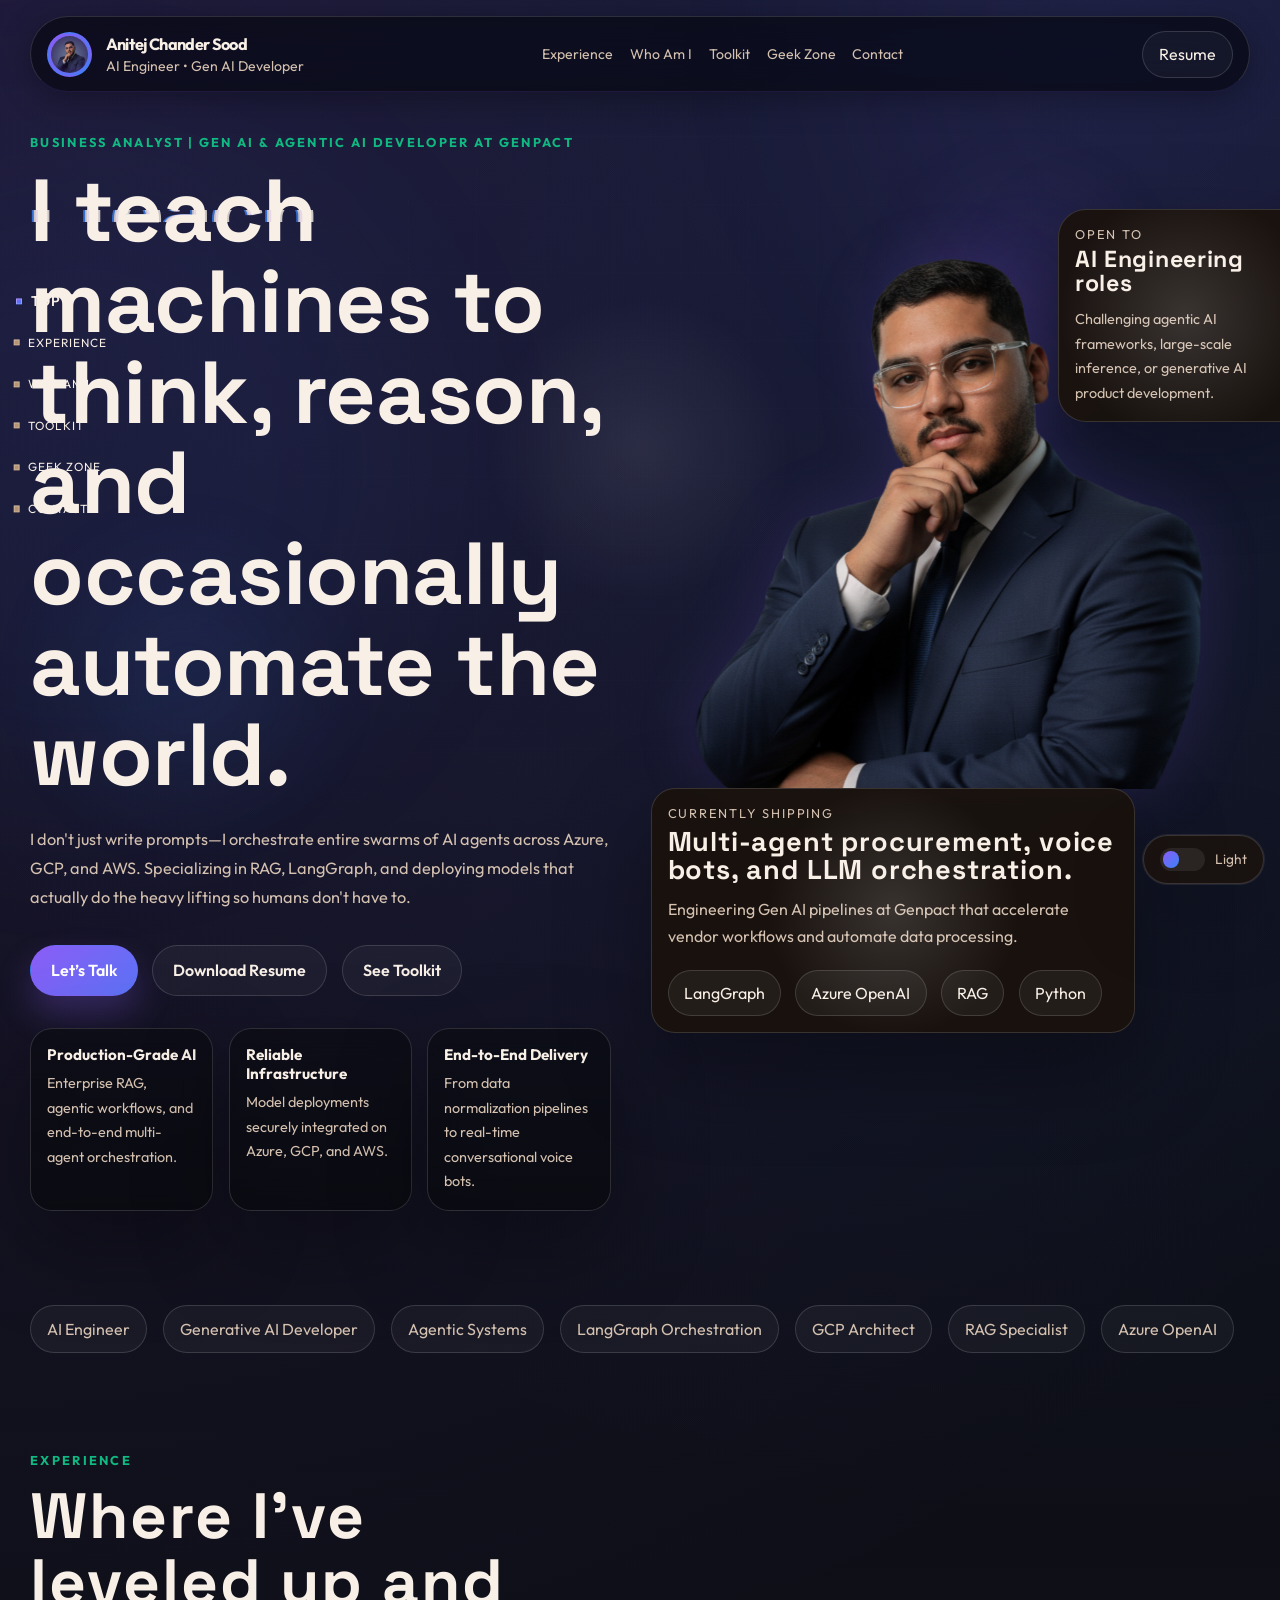
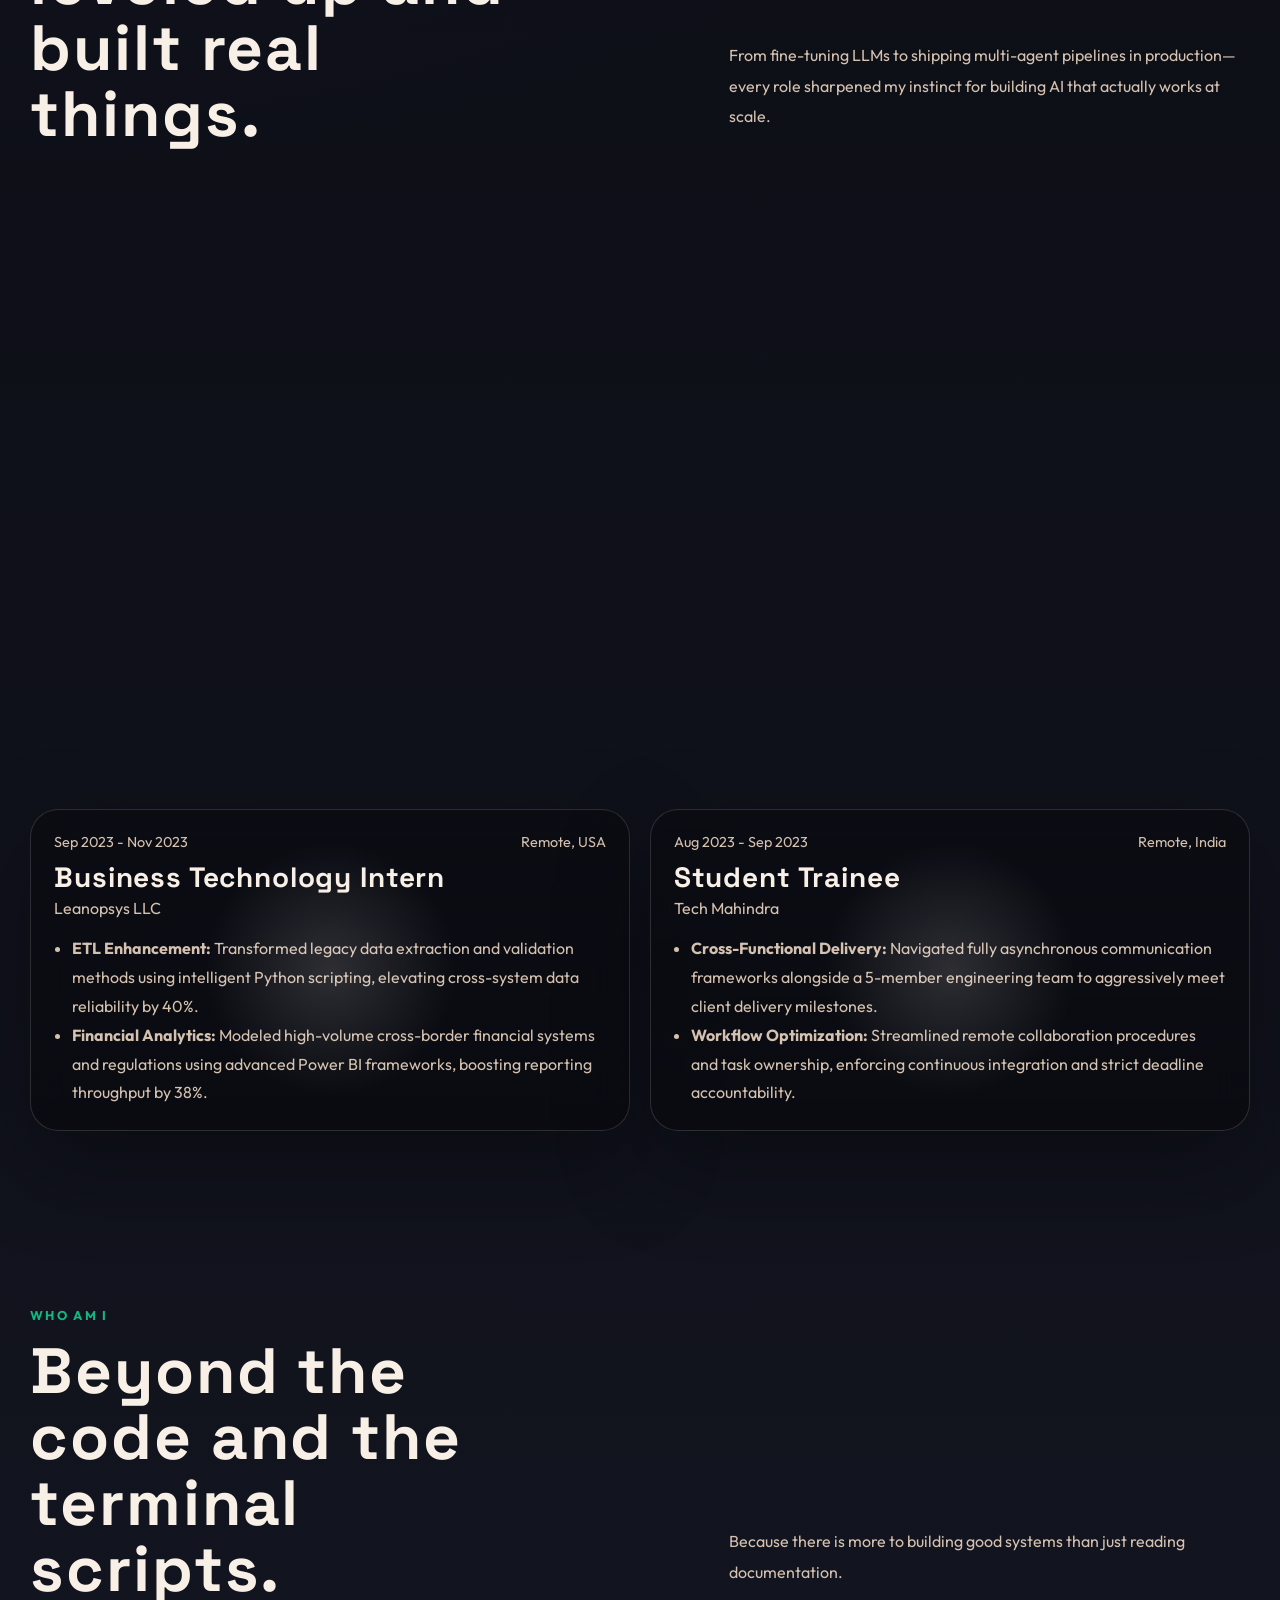
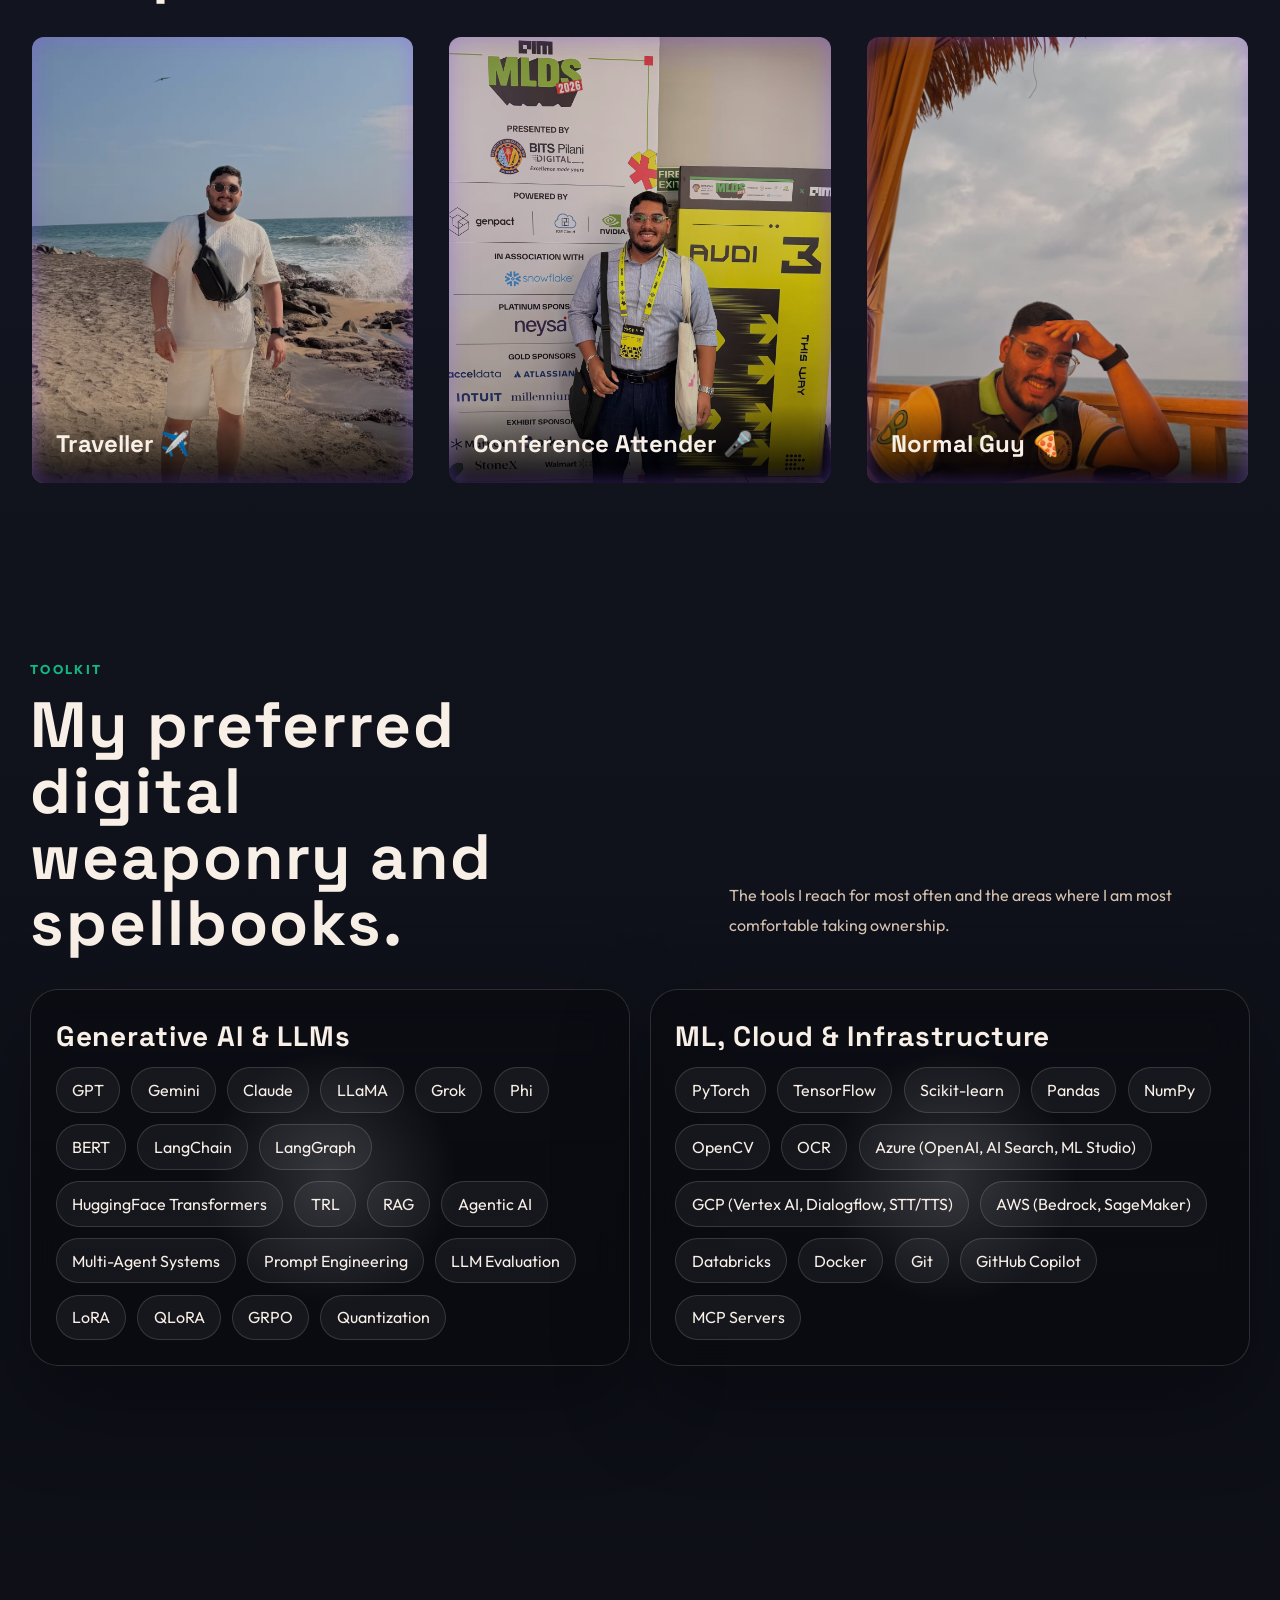
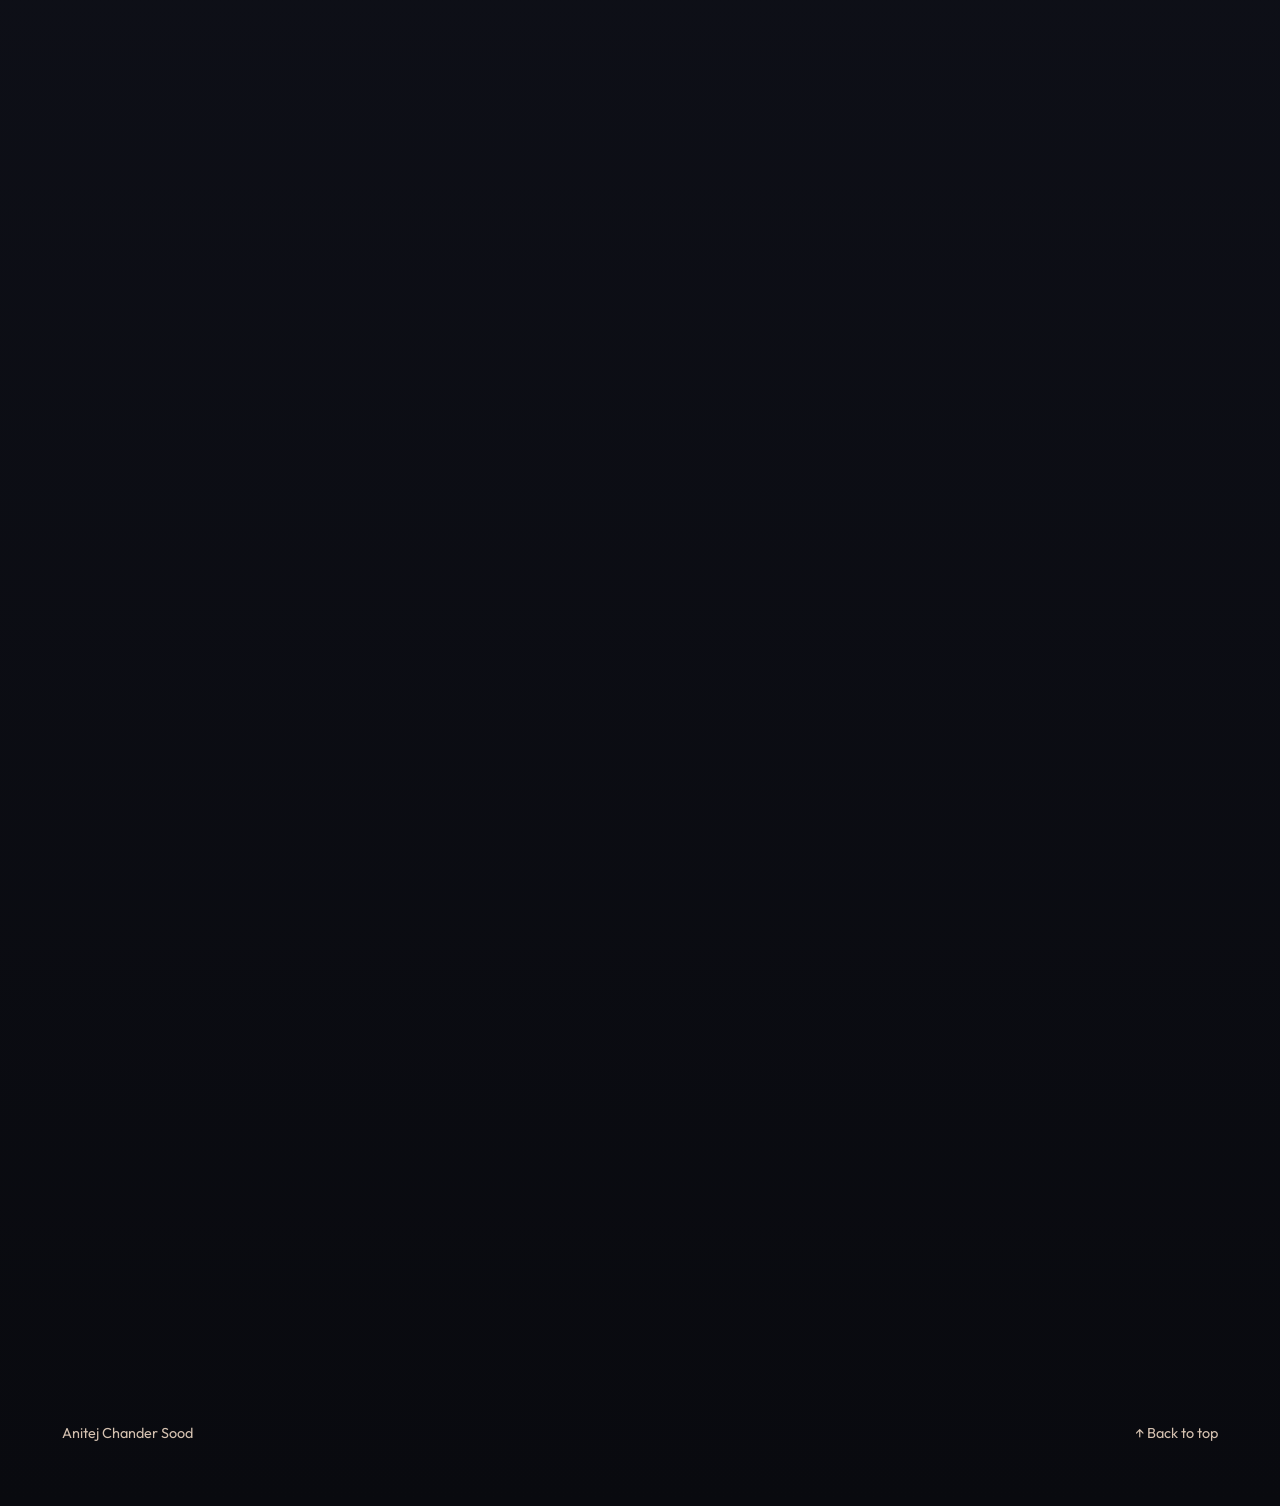
==== index.html @ 7c453acb "Initial deploy: anitej.online portfolio" ====
<!DOCTYPE html>
<html lang="en">
  <head>
    <meta charset="UTF-8" />
    <meta name="viewport" content="width=device-width, initial-scale=1.0" />
    <meta
      name="description"
      content="Anitej Chander Sood is an AI Engineer delivering production-grade Generative AI and multi-agent systems for global enterprises."
    />
    <meta property="og:title" content="Anitej Chander Sood | AI Engineer" />
    <meta
      property="og:description"
      content="AI Engineer, Generative AI & Multi-Agent Systems Developer."
    />
    <meta property="og:type" content="website" />
    <meta property="og:image" content="https://anitej.online/assets/preview.avif" />
    <meta property="og:url" content="https://anitej.online/" />
    <meta property="og:site_name" content="Anitej Chander Sood" />
    <link rel="canonical" href="https://anitej.online/" />
    <script type="application/ld+json">
    {
      "@context": "https://schema.org",
      "@type": "Person",
      "name": "Anitej Chander Sood",
      "url": "https://anitej.online",
      "jobTitle": "AI Engineer",
      "worksFor": { "@type": "Organization", "name": "Genpact" },
      "sameAs": [
        "https://linkedin.com/in/anitejcsood"
      ]
    }
    </script>
    <meta name="twitter:card" content="summary_large_image" />
    <meta name="theme-color" content="#140e0b" />
    <title>Anitej Chander Sood | AI Engineer</title>
    <link rel="icon" type="image/avif" href="assets/favicon.avif" />
    <link rel="preconnect" href="https://fonts.googleapis.com" />
    <link rel="preconnect" href="https://fonts.gstatic.com" crossorigin />
    <link
      href="https://fonts.googleapis.com/css2?family=Space+Grotesk:wght@400;500;600;700&family=Outfit:wght@300;400;500;600;700&display=swap"
      rel="stylesheet"
    />
    <link rel="stylesheet" href="styles.css" />
    <script defer src="https://cdn.vercel-insights.com/v1/script.js"></script>
  </head>
  <body class="site-ready">

    <!-- Custom Cyber Preloader -->
    <div id="cyber-preloader" class="cyber-preloader">
      <div class="preloader-content">
        <div class="loader-spinner"></div>
        <div class="loader-text">[ SYS.BOOT // WAKING_AGENTS ]<span class="blinking-cursor">_</span></div>
      </div>
    </div>
    
    <!-- Fluid Inverted Cursor -->
    <div class="cursor-blend"></div>


    

    <div class="page-shell">
      <div class="ambient ambient-one"></div>
      <div class="ambient ambient-two"></div>
      <div class="ambient ambient-three"></div>
      <div class="grid-mesh"></div>
      <div class="noise-layer"></div>
      <div class="cursor-glow"></div>

      <header class="site-header" data-header>
        <div class="header-bar">
          <button
            class="brand brand-trigger"
            type="button"
            aria-expanded="false"
            aria-controls="profile-panel"
            data-profile-toggle
          >
            <span class="brand-avatar neon-slot" style="width: 45px; height: 45px; border-radius: 50%; overflow: hidden; display: inline-block;">
              <img src="assets/profile.avif" alt="Replace this photo" style="width: 100%; height: 100%; object-fit: cover;" onerror="this.style.opacity='0.1'" / loading="lazy">
            </span>
            <span class="brand-copy">
              <strong>Anitej Chander Sood</strong>
              <span>AI Engineer • Gen AI Developer</span>
            </span>
          </button>

          <nav class="site-nav" id="site-nav">
            <a href="#experience" data-testid="nav-experience">Experience</a>
            <a href="#whoami" data-testid="nav-whoami">Who Am I</a>
            <a href="#skills" data-testid="nav-skills">Toolkit</a>
<a href="#terminal" data-testid="nav-terminal">Geek Zone</a>
<a href="#contact" data-testid="nav-contact">Contact</a>
          </nav>

          <div class="header-actions">
            <a
              class="nav-cta"
              href="assets/Anitej_Chander_Sood_Resume.pdf"
              target="_blank"
              rel="noreferrer"
              data-testid="btn-resume"
              >Resume</a
            >

            <button
              class="nav-toggle"
              type="button"
              aria-expanded="false"
              aria-controls="site-nav"
              data-nav-toggle
              aria-label="Toggle navigation menu"
            >
              <span></span>
              <span></span>
            </button>
          </div>
        </div>

        <section class="profile-panel" id="profile-panel" hidden>
          <div class="profile-panel-media neon-slot" style="max-height: 250px; border-radius: 12px; overflow:hidden;">
            <img src="assets/profile.avif" alt="Replace this photo" style="width:100%; height:100%; object-fit:cover;" onerror="this.style.opacity='0.1'"/ loading="lazy">
          </div>
          <div class="profile-panel-copy" style="max-width: 100%;">
            <p class="eyebrow">Quick hello</p>
            <h2>Anitej Chander Sood</h2>
            <p class="profile-text">
              AI Engineer in Bengaluru. Reach out for generative AI, multi-agent systems,
              RAG pipelines, or just a good engineering conversation.
            </p>
            <div class="profile-meta" style="display: flex; gap: 0.75rem; margin-top: 1rem;">
              <a class="button button-primary" href="https://www.linkedin.com/in/anitejcsood" target="_blank" rel="noreferrer" style="flex:1; text-align:center;">LinkedIn</a>
              <button class="button button-secondary" type="button" style="flex:1;" onclick="navigator.clipboard.writeText('anitejchandersood@gmail.com').then(()=>{this.textContent='Copied!'; setTimeout(()=>this.textContent='Email Me',1500)})">Email Me</button>
            </div>
          </div>
        </section>
      </header>

      <button
        class="theme-toggle theme-toggle-floating"
        type="button"
        aria-label="Toggle color theme"
        data-theme-toggle
      >
        <span class="theme-toggle-track">
          <span class="theme-toggle-thumb"></span>
        </span>
        <span class="theme-toggle-copy">Light</span>
      </button>

      <aside class="side-nav" aria-label="Section quick links">
        <a href="#top" data-section-link="top" data-label="Top">Top</a>
        <a href="#experience" data-section-link="experience" data-label="Experience">Experience</a>
        <a href="#whoami" data-section-link="whoami" data-label="Who Am I">Who Am I</a>
        <a href="#skills" data-section-link="skills" data-label="Toolkit">Toolkit</a>
<a href="#terminal" data-section-link="terminal" data-label="Geek Zone">Geek Zone</a>
<a href="#contact" data-section-link="contact" data-label="Contact">Contact</a>
      </aside>

      <main id="top">
        <section class="hero section">
          <div class="hero-copy reveal">
            <p class="eyebrow">Business Analyst | Gen AI & Agentic AI Developer at Genpact</p>
            <h1 class="glitch" data-text="I teach machines to think, reason, and occasionally automate the world.">I teach machines to think, reason, and occasionally automate the world.</h1>
            <p class="hero-text">
              I don't just write prompts—I orchestrate entire swarms of AI agents across Azure, GCP, and AWS. Specializing in RAG, LangGraph, and deploying models that actually do the heavy lifting so humans don't have to.
            </p>

            <div class="hero-actions">
              <a
                class="button button-primary"
                href="#contact"
                data-testid="btn-email"
                >Let’s Talk</a
              >
              <a
                class="button button-secondary"
                href="assets/Anitej_Chander_Sood_Resume.pdf"
                download="Anitej_Chander_Sood_Resume.pdf"
                rel="noreferrer"
                data-testid="btn-download-resume"
                >Download Resume</a
              >
              <a class="button button-secondary" href="#skills" data-testid="btn-see-toolkit"
                >See Toolkit</a
              >
            </div>

          <div class="hero-notes">
              <article class="note-pill reveal">
                <strong>Production-Grade AI</strong>
                <span>Enterprise RAG, agentic workflows, and end-to-end multi-agent orchestration.</span>
              </article>
              <article class="note-pill reveal">
                <strong>Reliable Infrastructure</strong>
                <span>Model deployments securely integrated on Azure, GCP, and AWS.</span>
              </article>
              <article class="note-pill reveal">
                <strong>End-to-End Delivery</strong>
                <span>From data normalization pipelines to real-time conversational voice bots.</span>
              </article>
            </div>
          </div>

          <div class="hero-stage reveal">
            <div class="portrait-orbit" data-tilt>
<img src="assets/hero-cutout.png" alt="" class="hero-cutout-img" onerror="this.style.opacity='0'" loading="lazy">

              <article class="shipping-note interactive-shell">
                <p class="card-kicker">Currently shipping</p>
                <h3>Multi-agent procurement, voice bots, and LLM orchestration.</h3>
                <p>
                  Engineering Gen AI pipelines at Genpact that accelerate vendor workflows and automate data processing.
                </p>
                <div class="tag-row">
                  <span>LangGraph</span>
                  <span>Azure OpenAI</span>
                  <span>RAG</span>
                  <span>Python</span>
                </div>
              </article>

              <article class="floating-note floating-note-one interactive-shell">
                <p class="card-kicker">Open to</p>
                <h3>AI Engineering roles</h3>
                <p>
                  Challenging agentic AI frameworks, large-scale inference, or generative AI product development.
                </p>
              </article>

              <!-- <article class="floating-note floating-note-two interactive-shell">
                <p class="card-kicker">Background</p>
                <h3>B.Tech, VIT Vellore</h3>
                <p>
                  Computer Science graduate with hands-on work across enterprise
                  delivery, robotics, launches, and applied AI.
                </p>
              </article> -->

              
            </div>
          </div>
        </section>

        <section class="strip-section reveal" aria-label="Identity strip">
          <div class="strip-track">
            <span>AI Engineer</span>
            <span>Generative AI Developer</span>
            <span>Agentic Systems</span>
            <span>LangGraph Orchestration</span>
            <span>GCP Architect</span>
            <span>RAG Specialist</span>
            <span>Azure OpenAI</span>
            <span>LLM Benchmarking</span>
            <span>Python</span>
            <span>Prompt Engineering</span>
          </div>
        </section>

        

        <section class="section" id="experience" data-testid="section-experience">
          <div class="section-head reveal">
            <div>
              <p class="eyebrow">Experience</p>
              <h2 class="sub-glitch">Where I've leveled up and built real things.</h2>
            </div>
            <p class="section-intro">
              From fine-tuning LLMs to shipping multi-agent pipelines in production—every role sharpened my instinct for building AI that actually works at scale.
            </p>
          </div>

          <div class="experience-list">
            <article class="experience-card interactive-shell reveal">
              <div class="experience-topline">
                <span>Jun 2025 - Present</span>
                <span>Bengaluru</span>
              </div>
              <h3>Business Analyst | Gen AI & Agentic AI Developer</h3>
              <p class="experience-company">Genpact</p>
              <ul>
                <li><strong>Multilingual NLP Architecture:</strong> Engineered production-grade data normalization and entity extraction pipelines, vastly accelerating downstream model ingestion and accuracy.</li>
                <li><strong>LangGraph Orchestration:</strong> Spearheaded a multi-agent procurement workflow integrating Azure OpenAI and Azure AI Search, successfully slashing vendor shortlisting cycles by over 70%.</li>
                <li><strong>Real-Time Voice Systems:</strong> Designed an interactive conversational AI voice bot on GCP securely binding low-latency STT/TTS streams for live e-commerce deployments.</li>
                <li><strong>Automated Frontend Generation:</strong> Engineered an MCP-driven pipeline utilizing GitHub Copilot to reliably translate raw Figma mockups into Angular components, accelerating frontend delivery by 80%.</li>
                <li><strong>Frontier LLM Benchmarking:</strong> Executed comprehensive performance analyses across 15+ frontier models, culminating in a 36-page strategic evaluation framework that guided enterprise adoption.</li>
              </ul>
            </article>

            <article class="experience-card interactive-shell reveal">
              <div class="experience-topline">
                <span>Jan 2025 - Jun 2025</span>
                <span>Bengaluru</span>
              </div>
              <h3>Next Gen AI/ML Intern</h3>
              <p class="experience-company">Genpact</p>
              <ul>
                <li><strong>LayoutLMv3 Integration:</strong> Deployed a state-of-the-art document classification engine achieving 94% precision, benchmarking significantly higher than prior BERT-based text-only models.</li>
                <li><strong>Data Ingestion Logic:</strong> Developed comprehensive Python parsing algorithms (openpyxl, RegEx) yielding a 99.2% structured extraction accuracy across deep enterprise spreadsheets.</li>
                <li><strong>Synthetic Modeling (Faker):</strong> Architected 12,000+ realistic, schema-dependent synthetic data rows across four business verticals for robust end-to-end load testing.</li>
                <li><strong>GRPO Reward Fine-Tuning:</strong> Built a sophisticated, custom instruction-dataset pipeline leveraging HuggingFace TRL and Group Relative Policy Optimization for compliance-focused LLM behaviors.</li>
              </ul>
            </article>

            <article class="experience-card interactive-shell reveal">
              <div class="experience-topline">
                <span>Sep 2023 - Nov 2023</span>
                <span>Remote, USA</span>
              </div>
              <h3>Business Technology Intern</h3>
              <p class="experience-company">Leanopsys LLC</p>
              <ul>
                <li><strong>ETL Enhancement:</strong> Transformed legacy data extraction and validation methods using intelligent Python scripting, elevating cross-system data reliability by 40%.</li>
                <li><strong>Financial Analytics:</strong> Modeled high-volume cross-border financial systems and regulations using advanced Power BI frameworks, boosting reporting throughput by 38%.</li>
              </ul>
            </article>

            <article class="experience-card interactive-shell reveal">
              <div class="experience-topline">
                <span>Aug 2023 - Sep 2023</span>
                <span>Remote, India</span>
              </div>
              <h3>Student Trainee</h3>
              <p class="experience-company">Tech Mahindra</p>
              <ul>
                <li><strong>Cross-Functional Delivery:</strong> Navigated fully asynchronous communication frameworks alongside a 5-member engineering team to aggressively meet client delivery milestones.</li>
                <li><strong>Workflow Optimization:</strong> Streamlined remote collaboration procedures and task ownership, enforcing continuous integration and strict deadline accountability.</li>
              </ul>
            </article>
          </div>
        </section>

        <section class="section whoami-section reveal" id="whoami" data-testid="section-whoami">
          <div class="section-head reveal">
            <div>
              <p class="eyebrow">Who Am I</p>
              <h2 class="sub-glitch">Beyond the code and the terminal scripts.</h2>
            </div>
            <p class="section-intro">
              Because there is more to building good systems than just reading documentation.
            </p>
          </div>

          <div class="whoami-grid">
            
            <!-- Card 1 -->
            <div class="whoami-card neon-slot reveal">
              <div class="whoami-card-inner">
                <div class="whoami-card-front">
                   <img src="assets/traveller.avif" alt="Traveller" onerror="this.style.opacity='0.1'" loading="lazy">
                   <div class="whoami-title">Traveller ✈️</div>
                </div>
                <div class="whoami-card-back">
                   <h3>Explorer of the World</h3>
                   <p>Constantly seeking new horizons, immersing in diverse cultures, and finding inspiration beyond the screen. Escaping the matrix, one flight at a time.</p>
                </div>
              </div>
            </div>

            <!-- Card 2 -->
            <div class="whoami-card neon-slot reveal">
              <div class="whoami-card-inner">
                <div class="whoami-card-front">
                   <img src="assets/conference.avif" alt="Conference Attender" onerror="this.style.opacity='0.1'" loading="lazy">
                   <div class="whoami-title">Conference Attender 🎤</div>
                </div>
                <div class="whoami-card-back">
                   <h3>Networker & Learner</h3>
                   <p>Actively participating in tech summits, AI conferences, and global meetups. Always connecting with like-minded builders and absorbing the cutting-edge.</p>
                </div>
              </div>
            </div>

            <!-- Card 3 -->
            <div class="whoami-card neon-slot reveal">
              <div class="whoami-card-inner">
                <div class="whoami-card-front">
                   <img src="assets/normal_guy.avif" alt="Normal Guy" onerror="this.style.opacity='0.1'" loading="lazy">
                   <div class="whoami-title">Normal Guy 🍕</div>
                </div>
                <div class="whoami-card-back">
                   <h3>Relatable & Chill</h3>
                   <p>When the servers are stable, the loss function is 0.2, and the agents are sleeping, I'm just a normal guy enjoying life, gaming, and touching grass.</p>
                </div>
              </div>
            </div>

          </div>
        </section>

        <section class="section" id="skills" data-testid="section-skills">
          <div class="section-head reveal">
            <div>
              <p class="eyebrow">Toolkit</p>
              <h2 class="sub-glitch">My preferred digital weaponry and spellbooks.</h2>
            </div>
            <p class="section-intro">
              The tools I reach for most often and the areas where I
              am most comfortable taking ownership.
            </p>
          </div>

          <div class="skills-layout">
            <article class="skills-card interactive-shell reveal">
              <h3>Generative AI & LLMs</h3>
              <div class="chip-group">
                <span>GPT</span><span>Gemini</span><span>Claude</span><span>LLaMA</span><span>Grok</span><span>Phi</span><span>BERT</span><span>LangChain</span><span>LangGraph</span><span>HuggingFace Transformers</span><span>TRL</span><span>RAG</span><span>Agentic AI</span><span>Multi-Agent Systems</span><span>Prompt Engineering</span><span>LLM Evaluation</span><span>LoRA</span><span>QLoRA</span><span>GRPO</span><span>Quantization</span>
              </div>
            </article>
            <article class="skills-card interactive-shell reveal">
              <h3>ML, Cloud & Infrastructure</h3>
              <div class="chip-group">
                <span>PyTorch</span><span>TensorFlow</span><span>Scikit-learn</span><span>Pandas</span><span>NumPy</span><span>OpenCV</span><span>OCR</span><span>Azure (OpenAI, AI Search, ML Studio)</span><span>GCP (Vertex AI, Dialogflow, STT/TTS)</span><span>AWS (Bedrock, SageMaker)</span><span>Databricks</span><span>Docker</span><span>Git</span><span>GitHub Copilot</span><span>MCP Servers</span>
              </div>
            </article>
            <article class="skills-card interactive-shell reveal" style="grid-column: 1 / -1;">
              <h3>Databases, Vector Stores & Languages</h3>
              <div class="chip-group">
                <span>FAISS</span><span>Chroma</span><span>Weaviate</span><span>Azure AI Search</span><span>MySQL</span><span>SQLite</span><span>MongoDB</span><span>Firebase</span><span>Python</span><span>SQL</span>
              </div>
            </article>
          </div>

          <div class="certification-block reveal">
            <div class="certification-copy">
              <p class="card-kicker">Certifications</p>
              <p>Certified in Generative AI and Agentic frameworks.</p>
            </div>
            <div class="certification-row">
              <a href="https://credentials.databricks.com/797d4b98-3bdc-491f-8d5d-4e9cefb154c0" target="_blank" rel="noreferrer">Databricks Gen AI Engineer</a>
              <a href="https://bia.bostoninstituteofanalytics.org/bia-certification/QklBXzk5ODZfQklB" target="_blank" rel="noreferrer">BIA - Agentic AI</a>
              <a href="https://bia.bostoninstituteofanalytics.org/bia-certification/QklBXzk5ODVfQklB" target="_blank" rel="noreferrer">BIA - Generative AI</a>
            </div>
          </div>
        </section>

        

        
<section class="section terminal-section reveal" id="terminal" data-testid="section-terminal">
  <div class="section-head reveal">
    <div>
      <p class="eyebrow">Geek Zone</p>
      <h2>Prefer the command line? Start typing.</h2>
    </div>
    <p class="section-intro">Type <span style="color:#10b981">help</span> to see available commands. There might be some secrets hidden in my interactive shell.</p>
  </div>
  
  <div class="terminal-window interactive-shell reveal">
    <div class="terminal-header">
      <div class="term-dots"><span></span><span></span><span></span></div>
      <div class="term-title">guest@anitej-server: ~</div>
    </div>
    <div class="terminal-body" id="term-body">
      <div class="term-history" id="term-history">
        <div>Welcome to Anitej's Interactive Portfolio Shell [Version 1.0.0]</div>
        <div style="margin-bottom: 10px;">Type <span class="term-highlight">'help'</span> to see exactly what you can do (projects, resume, games, etc).</div>
      </div>
      <div class="term-input-line">
        <span class="term-prompt">guest@anitej-server:~$</span>
        <input type="text" id="term-input" autocomplete="off" spellcheck="false">
      </div>
    </div>
  </div>
</section>




<section class="section contact-section reveal" id="contact" data-testid="section-contact">
          <div class="contact-layout">
            <div class="contact-copy">
              <p class="eyebrow">Contact Me</p>
              <h2 class="sub-glitch">Let's initialize a handshake.<br> Need an AI Architect? Ping me.</h2>
              <p class="contact-text">
                I build multi-agent RAG pipelines and automate complex enterprise workflows.
                If your team wants advanced generative AI integrated securely and reliably, reach out.
              </p>
            </div>
            <div class="contact-panel">
              <div class="contact-stack">
                <p class="card-kicker">Best channels</p>
                <button class="button button-primary" type="button" id="copy-email-btn"><img src="assets/logo-mail.svg" alt="" / loading="lazy">Copy Email</button>
                <a class="button button-secondary" href="https://linkedin.com/in/anitejcsood" target="_blank" rel="noreferrer" data-testid="btn-linkedin"><img src="assets/logo-linkedin.svg" alt="" / loading="lazy">LinkedIn</a>
              </div>
              <div class="contact-note">
                <strong>Currently based in Bengaluru.</strong>
                <span>Open to AI engineering roles and solving specific generative AI product problems.</span>
              </div>
            </div>
          </div>
        </section>
      </main>

      <footer class="site-footer">
        <p>Anitej Chander Sood</p>
        <div class="footer-links">
          <a href="#top">↑ Back to top</a>
        </div>
      </footer>
    </div>

    
<!-- Pacman Overlay (Moved to Root) -->
<div id="pacman-overlay" class="pacman-overlay hidden" style="z-index: 999999;">
  <button id="close-pacman" class="close-pacman" style="cursor: pointer; z-index: 1000000; box-shadow: 0 0 20px rgba(0,0,0,0.8);">✖ Click to Close</button>
  <div class="pacman-container">
    <iframe id="pacman-iframe" src="https://play-pac-man.github.io/pac-man/" width="100%" height="100%" style="border:none; border-radius: 12px; overflow:hidden;" onload="this.focus()" allow="autoplay"></iframe>
  </div>
</div>

    <script src="script.js"></script>
  
<script>
// Konami Code Easter Egg
const konamiCode = ['ArrowUp', 'ArrowUp', 'ArrowDown', 'ArrowDown', 'ArrowLeft', 'ArrowRight', 'ArrowLeft', 'ArrowRight', 'b', 'a'];
let konamiIndex = 0;

// Type "ai" easter egg
let aiIndex = 0;
const aiCode = ['a', 'i'];

document.addEventListener('keydown', (e) => {
    // Konami
    if (e.key === konamiCode[konamiIndex]) {
        konamiIndex++;
        if (konamiIndex === konamiCode.length) {
            activateMatrix();
            konamiIndex = 0;
        }
    } else {
        konamiIndex = 0;
    }

    // AI Easter Egg
    if (e.key.toLowerCase() === aiCode[aiIndex]) {
        aiIndex++;
        if (aiIndex === aiCode.length) {
            activateAIGlow();
            aiIndex = 0;
        }
    } else {
        aiIndex = 0;
    }
});

function activateMatrix() {
    document.body.style.transition = "all 2s ease";
    document.body.style.filter = "hue-rotate(90deg) contrast(150%)"; 
    const div = document.createElement('div');
    div.innerText = "SYSTEM OVERRIDE INITIATED...";
    div.style.position = "fixed";
    div.style.top = "50%";
    div.style.left = "50%";
    div.style.transform = "translate(-50%, -50%)";
    div.style.color = "#00ff00";
    div.style.fontFamily = "monospace";
    div.style.fontSize = "3rem";
    div.style.zIndex = "9999";
    div.style.textShadow = "0 0 20px #00ff00";
    document.body.appendChild(div);
    setTimeout(() => div.remove(), 4000);
}

function activateAIGlow() {
    document.body.style.transition = "background 1s ease";
    const mesh = document.querySelector('.grid-mesh');
    if (mesh) {
        mesh.style.opacity = '1';
        mesh.style.backgroundSize = "20px 20px";
        mesh.style.animation = "meshShift 1s linear infinite";
    }
    console.log("Easter egg: Advanced AI Model Unlocked!");
}

console.log("%cHello Developers!", "color: #8b5cf6; font-size: 20px; font-weight: bold;");
</script>

  
<script>
// Terminal Logic
const termInput = document.getElementById('term-input');
const termHistory = document.getElementById('term-history');
const termBody = document.getElementById('term-body');
const pacmanOverlay = document.getElementById('pacman-overlay');
const pacmanClose = document.getElementById('close-pacman');

if (termInput) {
    termBody.addEventListener('click', () => {
        termInput.focus();
    });

    termInput.addEventListener('keydown', function(e) {
        if (e.key === 'Enter') {
            const cmd = this.value.trim().toLowerCase();
            this.value = '';
            
            const cmdDiv = document.createElement('div');
            cmdDiv.innerHTML = `<span class="term-prompt">guest@anitej-server:~$</span> ${cmd}`;
            termHistory.appendChild(cmdDiv);
            
            processCommand(cmd);
            
            termBody.scrollTop = termBody.scrollHeight;
        }
    });
}

function processCommand(input) {
    const args = input.trim().split(' ');
    const cmd = args[0].toLowerCase();
    const resDiv = document.createElement('div');
    if (cmd === '') return;
    
    if (cmd === 'help') {
        resDiv.innerHTML = `Available commands:<br>
        <span class="term-highlight" style="display:inline-block; width:80px;">help</span> - Show this menu<br>
        <span class="term-highlight" style="display:inline-block; width:80px;">whoami</span> - About the developer<br>
        <span class="term-highlight" style="display:inline-block; width:80px;">skills</span> - View AI & ML technology stack<br>
        <span class="term-highlight" style="display:inline-block; width:80px;">projects</span> - List recent GenAI projects<br>
        <span class="term-highlight" style="display:inline-block; width:80px;">contact</span> - Get communication channels<br>
        <span class="term-highlight" style="display:inline-block; width:80px;">resume</span> - Download the official resume PDF<br>
        <span class="term-highlight" style="display:inline-block; width:80px;">ls</span> - List directory contents<br>
        <span class="term-highlight" style="display:inline-block; width:80px;">date</span> - Display current system date & time<br>
        <span class="term-highlight" style="display:inline-block; width:80px;">ping</span> - Test connection to AI servers<br>
        <span class="term-highlight" style="display:inline-block; width:80px;">clear</span>  - Clear the terminal screen<br>
        <span class="term-highlight" style="display:inline-block; width:80px;">sudo</span>   - [RESTRICTED] Elevate privileges<br>
        <span class="term-highlight" style="display:inline-block; width:80px;">theme</span>  - Toggle visual interface mode<br>
        <span class="term-highlight" style="display:inline-block; width:80px;">pacman</span> - [EXECUTABLE] Launch retro simulation<br>
        <span class="term-highlight" style="display:inline-block; width:80px;">matrix</span> - [EXECUTABLE] System override`;
    } else if (cmd === 'whoami') {
        resDiv.innerHTML = "Anitej Chander Sood: AI Engineer building multi-agent systems and production-grade Generative AI at Genpact.";
    } else if (cmd === 'skills') {
        resDiv.innerHTML = "<strong>Generative AI & LLMs:</strong> GPT, Gemini, Claude, LLaMA, Grok, Phi, BERT, LangChain, LangGraph, HuggingFace Transformers, TRL, RAG, Agentic AI, Multi-Agent Systems, Prompt Engineering, LLM Evaluation, LoRA, QLoRA, GRPO, Quantization<br><br><strong>ML, Cloud & Infra:</strong> PyTorch, TensorFlow, Scikit-learn, Pandas, NumPy, OpenCV, OCR, Azure, GCP, AWS, Databricks, Docker, Git, Copilot, MCP Servers<br><br><strong>Databases & Libs:</strong> FAISS, Chroma, Weaviate, Azure AI Search, MySQL, SQLite, MongoDB, Firebase, Python, SQL";
    } else if (cmd === 'projects') {
        resDiv.innerHTML = "1. LinkedIn AI Agent (End-to-end content automation) [GitHub]<br>2. Synthetic Data Gen Pipeline (Production-grade dataset synthesis)<br>3. Multi-Agent Procurement Intelligence (70% vendor shortlisting acceleration)";
    } else if (cmd === 'contact') {
        resDiv.innerHTML = "Email: anitejchandersood@gmail.com<br>LinkedIn: linkedin.com/in/anitejcsood<br>Location: Bengaluru";
    } else if (cmd === 'resume') {
        resDiv.innerHTML = "<span class=\"term-success\">Initiating download... Anitej_Chander_Sood_Resume.pdf</span>";
        const a = document.createElement('a');
        a.href = "assets/Anitej_Chander_Sood_Resume.pdf";
        a.download = "Anitej_Chander_Sood_Resume.pdf";
        document.body.appendChild(a);
        a.click();
        document.body.removeChild(a);
    } else if (cmd === 'ls') {
        resDiv.innerHTML = "resume.pdf&nbsp;&nbsp;&nbsp;&nbsp;projects/&nbsp;&nbsp;&nbsp;&nbsp;skills/&nbsp;&nbsp;&nbsp;&nbsp;<span style='color:#3b82f6;'>pacman.exe</span>&nbsp;&nbsp;&nbsp;&nbsp;<span style='color:#3b82f6;'>matrix.sh</span>";
    } else if (cmd === 'date') {
        resDiv.innerHTML = new Date().toString();
    } else if (cmd === 'ping') {
        resDiv.innerHTML = "Pinging ai-server.anitejcsood.local [127.0.0.1] with 32 bytes of data:<br>Reply from 127.0.0.1: bytes=32 time=1ms TTL=64<br>Reply from 127.0.0.1: bytes=32 time<1ms TTL=64<br>Ping statistics: Packets: Sent = 2, Received = 2, Lost = 0 (0% loss)";
    } else if (cmd === 'theme') {
        resDiv.innerHTML = "Toggling theme state...";
        const themeBtn = document.querySelector('.theme-toggle');
        if (themeBtn) themeBtn.click();
    } else if (cmd === 'clear') {
        termHistory.innerHTML = '';
        return;
    } else if (cmd === 'sudo') {
        resDiv.innerHTML = '<span class="term-error">[ERROR] Permission denied. User is not in the sudoers file. This incident will be reported to the cyber-police.</span>';
    } else if (cmd === 'echo') {
        resDiv.innerHTML = args.slice(1).join(' ');
    } else if (cmd === 'pacman' || cmd === './pacman.exe') {
        resDiv.innerHTML = '<span class="term-success">[SUCCESS] Initializing Retro Entertainment Subsystem... Launching PAC-MAN!</span>';
        setTimeout(() => {
            pacmanOverlay.classList.remove('hidden');
            const pFrame = document.getElementById('pacman-iframe');
            if (pFrame) { pFrame.focus(); try{ pFrame.contentWindow.focus(); }catch(e){} }
        }, 800);
    } else if (cmd === 'matrix' || cmd === './matrix.sh') {
        resDiv.innerHTML = '<span class="term-warning">Running protocol "matrix"...</span>';
        if (typeof activateMatrix === 'function') activateMatrix();
    } else {
        resDiv.innerHTML = `Command not found: ${cmd}. Type 'help' to see available commands.`;
    }
    termHistory.appendChild(resDiv);
}

if (pacmanClose) {
    pacmanClose.addEventListener('click', () => {
        pacmanOverlay.classList.add('hidden');
        if (termInput) termInput.focus();
    });
}

document.addEventListener('keydown', (e) => {
    if (e.key === 'Escape' && !pacmanOverlay.classList.contains('hidden')) {
        pacmanOverlay.classList.add('hidden');
        if (termInput) termInput.focus();
    }
});
// If iframe has focus, bubble ESC up
window.addEventListener('message', (e) => {
    if (e.data === 'escape_pressed' && !pacmanOverlay.classList.contains('hidden')) {
        pacmanOverlay.classList.add('hidden');
        if (termInput) termInput.focus();
    }
});
</script>



<script>
// Preloader Logic
window.addEventListener('DOMContentLoaded', () => {
  const preloader = document.getElementById('cyber-preloader');
  setTimeout(() => {
    preloader.style.opacity = '0';
    setTimeout(() => preloader.remove(), 800);
  }, 1200);
});

// Perfect Mix-Blend-Mode Magnetic Cursor
const cursor = document.querySelector('.cursor-blend');
let mouseX = window.innerWidth / 2; let mouseY = window.innerHeight / 2;
let cursorX = window.innerWidth / 2; let cursorY = window.innerHeight / 2;

window.addEventListener('mousemove', (e) => {
  mouseX = e.clientX; mouseY = e.clientY;
  if(cursor.style.opacity === '') cursor.style.opacity = '1';
});

const animateCursor = () => {
  cursorX += (mouseX - cursorX) * 0.15;
  cursorY += (mouseY - cursorY) * 0.15;
  cursor.style.transform = `translate3d(calc(${cursorX}px - 50%), calc(${cursorY}px - 50%), 0)`;
  requestAnimationFrame(animateCursor);
};
requestAnimationFrame(animateCursor);

const applyHover = () => {
  const interactives = document.querySelectorAll('a, button, .interactive-shell, .whoami-card, .theme-toggle');
  interactives.forEach(el => {
    if(!el.dataset.cursorBound) {
      el.dataset.cursorBound = true;
      el.addEventListener('mouseenter', () => cursor.classList.add('cursor-over'));
      el.addEventListener('mouseleave', () => cursor.classList.remove('cursor-over'));
    }
  });
};
setTimeout(applyHover, 1000); // Apply after initial load mapping
</script>



<script>
document.addEventListener('DOMContentLoaded', () => {
  const copyBtn = document.getElementById('copy-email-btn');
  if (copyBtn) {
    copyBtn.addEventListener('click', () => {
      navigator.clipboard.writeText('anitejchandersood@gmail.com').then(() => {
        const originalText = copyBtn.innerHTML;
        copyBtn.innerHTML = '<span style="color: #10b981;">✔ Copied!</span>';
        setTimeout(() => { copyBtn.innerHTML = originalText; }, 2000);
      });
    });
  }
});
</script>

</body>
</html>
---- styles.css ----
:root {
  --bg: #090a0f;
  --bg-rgb: 9, 10, 15;
  --bg-alt: #12141f;
  --panel: rgba(34, 24, 19, 0.84);
  --panel-strong: rgba(26, 18, 14, 0.96);
  --panel-soft: rgba(255, 255, 255, 0.05);
  --text: #f8efe6;
  --muted: #d4c1b0;
  --muted-strong: #b59472;
  --line: rgba(255, 255, 255, 0.14);
  --line-strong: rgba(255, 255, 255, 0.32);
  --accent: #8b5cf6;
  --accent-2: #3b82f6;
  --accent-3: #10b981;
  --shadow: 0 34px 90px rgba(0, 0, 0, 0.34);
  --glow: 0 0 0 1px rgba(255, 255, 255, 0.08), 0 28px 80px rgba(0, 0, 0, 0.25);
  --radius-xl: 38px;
  --radius-lg: 28px;
  --radius-md: 20px;
  --radius-sm: 14px;
  --max-width: 1220px;
  --header-offset: 116px;
  --font-heading: "Space Grotesk", serif;
}

html[data-theme="light"] {
  --bg: #f5ede4;
  --bg-rgb: 245, 237, 228;
  --bg-alt: #ede0d2;
  --panel: rgba(255, 255, 255, 0.8);
  --panel-strong: rgba(255, 255, 255, 0.93);
  --panel-soft: rgba(126, 92, 66, 0.06);
  --text: #1d140f;
  --muted: #6f5a49;
  --muted-strong: #8d5d30;
  --line: rgba(34, 20, 12, 0.11);
  --line-strong: rgba(34, 20, 12, 0.24);
  --accent: #d97b2d;
  --accent-2: #d45a4a;
  --accent-3: #2a8f74;
  --shadow: 0 34px 90px rgba(124, 85, 51, 0.14);
  --glow: 0 0 0 1px rgba(34, 20, 12, 0.06), 0 24px 72px rgba(124, 85, 51, 0.14);
}

*,
*::before,
*::after {
  box-sizing: border-box;
}

html {
  scroll-behavior: smooth;
}

body {
  margin: 0;
  min-height: 100vh;
  min-height: 100svh;
  font-family: "Outfit", sans-serif;
  color: var(--text);
  background:
    radial-gradient(circle at top left, rgba(139, 92, 246, 0.16), transparent 28%),
    radial-gradient(circle at 86% 0%, rgba(59, 130, 246, 0.12), transparent 24%),
    linear-gradient(180deg, var(--bg) 0%, var(--bg-alt) 52%, var(--bg) 100%);
  overflow-x: clip;
}

body::before,
body::after {
  content: "";
  position: fixed;
  inset: auto;
  width: 42rem;
  height: 42rem;
  border-radius: 50%;
  filter: blur(100px);
  opacity: 0.12;
  pointer-events: none;
  z-index: -2;
  animation: drift 24s ease-in-out infinite;
}

body::before {
  top: -18rem;
  right: -14rem;
  background: rgba(139, 92, 246, 0.56);
}

body::after {
  left: -16rem;
  bottom: 6rem;
  background: rgba(59, 130, 246, 0.48);
  animation-delay: -10s;
}

a {
  color: inherit;
  text-decoration: none;
}

button,
input,
a {
  font: inherit;
  -webkit-tap-highlight-color: transparent;
}

button {
  color: inherit;
}

img,
iframe {
  display: block;
  max-width: 100%;
}

[hidden] {
  display: none !important;
}

.page-shell {
  position: relative;
  min-height: 100vh;
  overflow: clip;
}

.noise-layer,
.grid-mesh,
.ambient,
.cursor-glow {
  pointer-events: none;
}

.noise-layer {
  position: fixed;
  inset: -20%;
  z-index: -1;
  opacity: 0.08;
  background-image:
    radial-gradient(circle at 20% 30%, rgba(255, 255, 255, 0.7) 0.7px, transparent 0.8px),
    radial-gradient(circle at 74% 64%, rgba(255, 255, 255, 0.45) 0.7px, transparent 0.8px);
  background-size: 22px 22px, 28px 28px;
  mix-blend-mode: soft-light;
  animation: noiseFloat 24s linear infinite;
}

.grid-mesh {
  position: fixed;
  inset: 0;
  z-index: -1;
  opacity: 0.2;
  background-image:
    linear-gradient(rgba(255, 255, 255, 0.04) 1px, transparent 1px),
    linear-gradient(90deg, rgba(255, 255, 255, 0.04) 1px, transparent 1px);
  background-size: 68px 68px;
  mask-image: radial-gradient(circle at center, black 42%, transparent 88%);
  animation: meshShift 28s linear infinite;
}

.ambient {
  position: fixed;
  border-radius: 50%;
  filter: blur(40px);
  opacity: 0.22;
  z-index: -1;
  animation: drift 20s ease-in-out infinite;
}

.ambient-one {
  top: 18%;
  right: 10%;
  width: 16rem;
  height: 16rem;
  background: radial-gradient(circle, rgba(139, 92, 246, 0.72), transparent 72%);
}

.ambient-two {
  top: 58%;
  left: 2%;
  width: 20rem;
  height: 20rem;
  background: radial-gradient(circle, rgba(59, 130, 246, 0.52), transparent 74%);
  animation-delay: -9s;
}

.ambient-three {
  top: 76%;
  right: 18%;
  width: 15rem;
  height: 15rem;
  background: radial-gradient(circle, rgba(16, 185, 129, 0.38), transparent 72%);
  animation-delay: -4s;
}

.cursor-glow {
  position: fixed;
  top: calc(var(--cursor-y, 50vh) - 10rem);
  left: calc(var(--cursor-x, 50vw) - 10rem);
  z-index: 0;
  width: 20rem;
  height: 20rem;
  border-radius: 50%;
  background: radial-gradient(circle, rgba(255, 255, 255, 0.08), transparent 70%);
  transition: top 180ms ease-out, left 180ms ease-out;
}


.site-header,
.section,
.strip-section,
.site-footer {
  width: min(calc(100% - 2rem), var(--max-width));
  margin-inline: auto;
}

.site-header {
  position: fixed;
  top: 1rem;
  left: 50%;
  z-index: 20;
  padding: 0.85rem 1rem;
  border: 1px solid var(--line);
  border-radius: 999px;
  background: color-mix(in srgb, var(--panel-strong) 86%, transparent);
  backdrop-filter: blur(18px);
  box-shadow: var(--glow);
  transform: translateX(-50%);
  transition:
    transform 320ms ease,
    opacity 320ms ease,
    border-radius 220ms ease,
    background-color 220ms ease;
}

.site-header.is-hidden {
  transform: translate(-50%, calc(-100% - 2rem));
  opacity: 1;
}

.site-header.is-compact {
  background: color-mix(in srgb, var(--panel-strong) 92%, transparent);
}

.site-header.is-profile-open {
  border-radius: var(--radius-lg);
}

.site-header.is-profile-open {
  border-radius: var(--radius-lg);
}

.header-bar {
  display: grid;
  grid-template-columns: auto 1fr auto;
  align-items: center;
  gap: 1rem;
}

.brand {
  padding: 0;
  border: 0;
  background: transparent;
  display: inline-flex;
  align-items: center;
  gap: 0.85rem;
  text-align: left;
  cursor: pointer;
}

.brand-avatar {
  position: relative;
  display: grid;
  place-items: center;
  width: 3.25rem;
  height: 3.25rem;
  border-radius: 50%;
  padding: 2px;
  background: linear-gradient(135deg, var(--accent), var(--accent-2));
  box-shadow: 0 18px 28px rgba(0, 0, 0, 0.18);
}

.brand-avatar img {
  width: 100%;
  height: 100%;
  border-radius: 50%;
  object-fit: cover;
  object-position: center 20%;
}

.brand-copy {
  display: grid;
  gap: 0.2rem;
}

.brand-copy strong {
  font-size: 1.02rem;
  letter-spacing: -0.04em;
}

.brand-copy span,
.site-nav,
.section-intro,
.experience-topline,
.experience-company,
.card-kicker,
.chess-copy,
.chess-status,
.profile-text,
.contact-text,
.poke-note,
.site-footer {
  color: var(--muted);
}

.brand-copy span,
.site-nav,
.poke-note {
  font-size: 0.88rem;
}

.site-nav {
  display: inline-flex;
  justify-content: center;
  gap: 1.05rem;
  flex-wrap: wrap;
}

.site-nav a,
.project-link,
.certification-row a,
.footer-links a,
.profile-meta a {
  position: relative;
}

.site-nav a::after,
.project-link::after,
.certification-row a::after,
.footer-links a::after,
.profile-meta a::after {
  content: "";
  position: absolute;
  left: 0;
  bottom: -0.22rem;
  width: 100%;
  height: 1px;
  background: currentColor;
  transform: scaleX(0);
  transform-origin: left;
  transition: transform 180ms ease;
}

.site-nav a:hover::after,
.project-link:hover::after,
.certification-row a:hover::after,
.footer-links a:hover::after,
.profile-meta a:hover::after {
  transform: scaleX(1);
}

.header-actions {
  display: inline-flex;
  align-items: center;
  gap: 0.8rem;
}

.theme-toggle,
.nav-cta,
.ghost-button {
  display: inline-flex;
  align-items: center;
  justify-content: center;
  min-height: 2.95rem;
  padding: 0.76rem 1rem;
  border-radius: 999px;
  border: 1px solid var(--line);
  background: rgba(255, 255, 255, 0.04);
  cursor: pointer;
  transition:
    transform 180ms ease,
    border-color 180ms ease,
    background-color 180ms ease;
}

.theme-toggle:hover,
.nav-cta:hover,
.ghost-button:hover {
  transform: translateY(-2px);
  border-color: var(--line-strong);
}

.theme-toggle {
  gap: 0.65rem;
}

.theme-toggle-floating {
  position: fixed;
  top: 2rem;
  right: 3rem;
  z-index: 22;
  transform: none;
  background: color-mix(in srgb, var(--panel-strong) 88%, transparent);
  box-shadow: var(--glow);
}

.theme-toggle-track {
  position: relative;
  display: inline-flex;
  align-items: center;
  width: 2.8rem;
  height: 1.45rem;
  border-radius: 999px;
  background: rgba(255, 255, 255, 0.08);
}

.theme-toggle-thumb {
  position: absolute;
  left: 0.18rem;
  width: 1.05rem;
  height: 1.05rem;
  border-radius: 50%;
  background: linear-gradient(135deg, var(--accent), var(--accent-2));
  transition: transform 220ms ease;
}

html[data-theme="light"] .theme-toggle-thumb {
  transform: translateX(1.25rem);
}

html[data-theme="light"] .theme-toggle-track {
  background: rgba(34, 20, 12, 0.88);
}

html[data-theme="light"] .board-files {
  color: #F5E9DF;
}

.theme-toggle-copy {
  font-size: 0.86rem;
  color: var(--muted);
}

.nav-toggle {
  display: none;
  width: 2.95rem;
  height: 2.95rem;
  border: 1px solid var(--line);
  border-radius: 50%;
  background: rgba(255, 255, 255, 0.04);
  cursor: pointer;
}

.nav-toggle span {
  display: block;
  width: 1rem;
  height: 2px;
  margin: 0.24rem auto;
  background: var(--text);
  transition: transform 180ms ease, opacity 180ms ease;
}

.site-header.is-nav-open .nav-toggle span:first-child {
  transform: translateY(4px) rotate(45deg);
}

.site-header.is-nav-open .nav-toggle span:last-child {
  transform: translateY(-4px) rotate(-45deg);
}

.profile-panel {
  display: grid;
  grid-template-columns: minmax(220px, 0.34fr) minmax(0, 1fr);
  gap: 1.2rem;
  margin-top: 0.95rem;
  padding: 1.2rem;
  border: 1px solid var(--line);
  border-radius: var(--radius-lg);
  background: color-mix(in srgb, var(--panel-strong) 92%, transparent);
  box-shadow: var(--shadow);
}

.profile-panel-media {
  border-radius: calc(var(--radius-lg) - 6px);
  overflow: hidden;
  min-height: 100%;
  background: linear-gradient(180deg, rgba(139, 92, 246, 0.2), rgba(59, 130, 246, 0.08));
}

.profile-panel-media img {
  width: 100%;
  height: 100%;
  object-fit: cover;
  object-position: center 24%;
}

.profile-panel-copy {
  display: grid;
  gap: 0.9rem;
  align-content: start;
}

.profile-panel-copy h2 {
  margin: 0;
  font-size: clamp(2rem, 4vw, 2.9rem);
  line-height: 0.98;
}

.profile-text {
  max-width: 34rem;
  margin: 0;
  line-height: 1.75;
}

.profile-meta {
  display: flex;
  flex-wrap: wrap;
  gap: 1rem;
}

.poke-field {
  display: grid;
  gap: 0.5rem;
  max-width: 16rem;
}

.poke-field span {
  font-size: 0.84rem;
  color: var(--muted);
}

.poke-field input {
  min-height: 3rem;
  padding: 0.8rem 1rem;
  border: 1px solid var(--line);
  border-radius: 14px;
  color: var(--text);
  background: rgba(255, 255, 255, 0.04);
  outline: none;
}

.poke-field input:focus {
  border-color: var(--line-strong);
}

.poke-button {
  width: fit-content;
}

.side-nav {
  position: fixed;
  top: 45%;
  left: 1rem;
  z-index: 12;
  display: grid;
  gap: 0.65rem;
  transform: translate(-0.65rem, -50%);
  opacity: 1;
  pointer-events: auto;
  transition: opacity 240ms ease, transform 240ms ease;
}

.side-nav.is-visible {
  opacity: 1;
  pointer-events: auto;
  transform: translate(0, -50%);
}

.side-nav a {
  position: relative;
  display: inline-flex;
  align-items: center;
  gap: 0.55rem;
  min-height: 1.95rem;
  padding: 0.4rem 0.7rem 0.4rem 0.5rem;
  font-size: 0.74rem;
  letter-spacing: 0.08em;
  text-transform: uppercase;
  transition: font-size 240ms ease, font-weight 240ms ease, letter-spacing 240ms ease, color 180ms ease, transform 180ms ease;
}

.side-nav a::before {
  content: "";
  width: 0.38rem;
  height: 0.38rem;
  background: var(--muted-strong);
  box-shadow: inset 0 0 0 1px var(--line-strong);
  transition: background 180ms ease;
}

.side-nav a.is-active {
  color: var(--text);
  transform: translateX(0.15rem);
  font-size: 0.88rem;
  font-weight: 600;
  letter-spacing: 0.04em;
}

.side-nav a.is-active::before {
  background: linear-gradient(135deg, var(--accent), var(--accent-2));
}

.side-nav a::after {
  content: "";
  position: absolute;
  left: 0;
  bottom: 0.1rem;
  width: 100%;
  height: 1px;
  background: currentColor;
  transform: scaleX(0);
  transform-origin: left;
  transition: transform 180ms ease;
}

.side-nav a:hover::after {
  transform: scaleX(1);
}

main {
  position: relative;
  z-index: 1;
  padding-top: 6.7rem;
}

.section {
  padding: 5.5rem 0;
  scroll-margin-top: var(--header-offset);
}

.hero {
  display: grid;
  grid-template-columns: minmax(0, 0.98fr) minmax(360px, 1.02fr);
  gap: 2.2rem;
  align-items: center;
  min-height: calc(100svh - 8rem);
  padding-top: 1.7rem;
}

.eyebrow {
  margin: 0 0 1rem;
  color: var(--accent-3) !important;
  font-size: 0.8rem;
  font-weight: 700;
  letter-spacing: 0.18em;
  text-transform: uppercase;
}

h1,
h2,
h3 {
  margin: 0;
  font-family: var(--font-heading, "Space Grotesk", serif);
  font-weight: 700;
  line-height: 1.03;
}

h2,
h3 {
  letter-spacing: 0.03em;
}

.hero h1 {
  max-width: 11ch;
  font-size: clamp(3rem, 7vw, 5.5rem);
  font-weight: 700;
  letter-spacing: -0.005em;
}

.hero-text,
.story-section p,
.experience-card li,
.project-card p,
.skills-card p,
.hobby-card p,
.map-copy p,
.contact-text {
  color: var(--muted);
  line-height: 1.8;
}

.hero-text {
  max-width: 40rem;
  margin: 1.5rem 0 0;
  font-size: 1.02rem;
}

.hero-actions,
.tag-row,
.chip-group,
.contact-actions,
.profile-meta {
  display: flex;
  flex-wrap: wrap;
  gap: 0.9rem;
}

.hero-actions {
  margin-top: 2rem;
}

.button {
  display: inline-flex;
  align-items: center;
  justify-content: center;
  min-height: 3.2rem;
  padding: 0.9rem 1.25rem;
  border-radius: 999px;
  border: 1px solid transparent;
  font-weight: 600;
  transition:
    transform 180ms ease,
    border-color 180ms ease,
    background-color 180ms ease,
    box-shadow 180ms ease;
}

.button:hover {
  transform: translateY(-3px);
}

.button-primary {
  background: linear-gradient(135deg, var(--accent), var(--accent-2));
  color: #130d0a;
  box-shadow: 0 18px 34px rgba(139, 92, 246, 0.28);
}

.button-secondary {
  border-color: var(--line);
  background: rgba(255, 255, 255, 0.04);
}

.hero-notes {
  display: grid;
  grid-template-columns: repeat(3, minmax(0, 1fr));
  gap: 0.95rem;
  margin-top: 2rem;
}

.note-pill,
.portrait-card,
.floating-note,
.experience-card,
.project-card,
.skills-card,
.hobby-card,
.chess-card,
.map-card,
.contact-section,
.certification-block,
.parallax-shell {
  position: relative;
  overflow: hidden;
  border: 1px solid var(--line);
  border-radius: var(--radius-lg);
  background: linear-gradient(180deg, rgba(var(--bg-rgb), 0.62), rgba(var(--bg-rgb), 0.8));
  box-shadow: var(--shadow);
}

.note-pill,
.experience-card,
.project-card,
.skills-card,
.hobby-card,
.chess-card,
.map-card,
.certification-block,
.contact-section {
  backdrop-filter: blur(18px);
}

.note-pill {
  padding: 1rem;
  border-radius: 22px;
}

.note-pill strong {
  display: block;
  margin-bottom: 0.45rem;
  font-size: 0.95rem;
}

.note-pill span {
  display: block;
  color: var(--muted);
  font-size: 0.9rem;
  line-height: 1.7;
}

.interactive-shell::before,
.portrait-orbit::before,
.identity-card::before,
.project-card::before {
  content: "";
  position: absolute;
  inset: 0;
  background: radial-gradient(
    300px circle at var(--mx, 50%) var(--my, 50%),
    rgba(255, 255, 255, 0.14),
    transparent 42%
  );
  opacity: 1;
  transition: opacity 220ms ease;
  pointer-events: none;
}

.interactive-shell:hover::before,
.portrait-orbit:hover::before,
.identity-card:hover::before,
.project-card:hover::before {
  opacity: 1;
}

.interactive-shell,
.note-pill,
.theme-toggle,
.nav-cta,
.ghost-button,
.button,
.identity-card,
.project-card,
.hobby-card,
.skills-card {
  transition:
    transform 220ms ease,
    border-color 220ms ease,
    background-color 220ms ease,
    box-shadow 220ms ease;
}

.interactive-shell:hover,
.note-pill:hover,
.project-card:hover,
.identity-card:hover,
.hobby-card:hover,
.skills-card:hover {
  transform: translateY(-4px);
  border-color: var(--line-strong);
}

.hero-favicon {
  display: none;
  justify-content: center;
  margin: 2.5rem 0 0.5rem;
}

.hero-favicon img {
  width: 15rem;
  height: 15rem;
  border-radius: 50%;
  border: 2px solid var(--line);
  box-shadow: 0 0 0 6px rgba(139, 92, 246, 0.12);
}

.hero-stage {
  perspective: 1600px;
}

.portrait-orbit {
  position: relative;
  min-height: 45rem;
  border-radius: var(--radius-xl);
  transform-style: preserve-3d;
}

.portrait-card {
  position: absolute;
  inset: 1rem 3rem 6.9rem 2rem;
  padding: 1.2rem;
  background:
    radial-gradient(circle at top, rgba(255, 255, 255, 0.06), transparent 36%),
    linear-gradient(180deg, rgba(54, 37, 28, 0.94), rgba(21, 15, 12, 0.92));
}

.portrait-loader {
  position: absolute;
  inset: 1rem;
  border-radius: calc(var(--radius-xl) - 10px);
  pointer-events: none;
}

.portrait-loader span {
  position: absolute;
  border-radius: 999px;
  border: 1px solid rgba(255, 255, 255, 0.16);
}

.portrait-loader span:nth-child(1) {
  inset: 1rem 2.4rem auto 2.4rem;
  height: 14rem;
  animation: pulseLoader 5s ease-in-out infinite;
}

.portrait-loader span:nth-child(2) {
  inset: auto 1.6rem 6.2rem 1.6rem;
  height: 7rem;
  animation: pulseLoader 5s ease-in-out infinite -1.5s;
}

.portrait-loader span:nth-child(3) {
  top: 6rem;
  right: 1.4rem;
  width: 6rem;
  height: 6rem;
  border-radius: 50%;
  animation: spinLoader 8s linear infinite;
}

.portrait-frame {
  position: absolute;
  inset: 1.1rem 1.1rem 1.1rem;
  display: flex;
  align-items: flex-end;
  justify-content: center;
  border-radius: calc(var(--radius-xl) - 10px);
  background:
    radial-gradient(circle at top, rgba(139, 92, 246, 0.22), transparent 38%),
    linear-gradient(180deg, rgba(255, 255, 255, 0.02), rgba(255, 255, 255, 0));
  overflow: hidden;
}

.portrait-frame img {
  width: min(96%, 34rem);
  height: 100%;
  object-fit: contain;
  object-position: center bottom;
  filter: drop-shadow(0 18px 44px rgba(0, 0, 0, 0.28));
}

.card-kicker {
  margin: 0;
  font-size: 0.8rem;
  letter-spacing: 0.14em;
  text-transform: uppercase;
}

.project-card .card-kicker {
  padding-bottom: 0.8rem;
}

.tag-row {
  margin-top: 1.2rem;
}

.tag-row span,
.chip-group span {
  padding: 0.74rem 0.95rem;
  border-radius: 999px;
  border: 1px solid var(--line);
  background: var(--panel-soft);
  color: var(--text);
}
.certification-row a {
  padding: 0.74rem 0.95rem;
  background: var(--panel-soft);
  border-radius: 12px;
  color: var(--text);
  border: 1px solid var(--line);
}

.shipping-note,
.floating-note {
  position: absolute;
  padding: 1rem;
}

.shipping-note {
  left: 0.3rem;
  right: 7.2rem;
  bottom: 0;
  z-index: 2;
  border: 1px solid var(--line);
  border-radius: 24px;
  background: var(--panel-strong);
  backdrop-filter: blur(16px);
  box-shadow: var(--shadow);
}

.shipping-note h3 {
  margin-top: 0.42rem;
  font-size: 1.7rem;
}

.shipping-note p:last-of-type {
  margin: 0.75rem 0 0;
  color: var(--muted);
  line-height: 1.72;
}

.floating-note {
  width: min(16rem, 100%);
  background: var(--panel-strong);
  border: 1px solid var(--line);
  backdrop-filter: blur(16px);
}

.floating-note h3 {
  margin-top: 0.42rem;
  font-size: 1.45rem;
}

.floating-note p:last-child {
  margin: 0.7rem 0 0;
  font-size: 0.9rem;
  line-height: 1.7;
  color: var(--muted);
}

.floating-note-one {
  top: -6.5rem;
  right: -4rem;
}

.floating-note-two {
  top: 4rem;
  left: -0.2rem;
}

.floating-note-three {
  right: 0.2rem;
  bottom: 7.2rem;
}

.strip-section {
  overflow: hidden;
  padding-bottom: 0.3rem;
}

.strip-track {
  display: flex;
  gap: 1rem;
  width: max-content;
  padding: 0.4rem 0;
  animation: ticker 28s linear infinite;
}

.strip-track span {
  padding: 0.8rem 1rem;
  border-radius: 999px;
  border: 1px solid var(--line);
  background: rgba(255, 255, 255, 0.04);
  color: var(--muted);
  white-space: nowrap;
}

.section-head {
  display: grid;
  grid-template-columns: minmax(0, 0.96fr) minmax(280px, 0.74fr);
  gap: 1.5rem;
  align-items: end;
  margin-bottom: 2rem;
}

.section-head h2,
.contact-copy h2 {
  max-width: 13ch;
  font-size: clamp(2.4rem, 5vw, 4.5rem);
}

.section-intro {
  max-width: 34rem;
  line-height: 1.9;
}

.identity-grid,
.experience-list,
.project-grid,
.skills-layout,
.hobby-grid,
.play-grid {
  display: grid;
  gap: 1.2rem;
}

.identity-grid {
  grid-template-columns: repeat(4, minmax(0, 1fr));
}

.identity-card {
  position: relative;
  min-height: 27rem;
  border: 1px solid var(--line-strong);
  border-radius: 22px;
  overflow: hidden;
  transform-style: preserve-3d;
  box-shadow:
    rgba(255, 255, 255, 0.18) 0 0 36px 2px,
    rgba(0, 0, 0, 0.52) 0 28px 62px 0,
    inset var(--line) 0 0 0 1px;
  cursor: pointer;
}

.identity-card::after {
  content: "";
  position: absolute;
  inset: 12px;
  border-radius: 16px;
  border: 1px solid var(--line-strong);
  pointer-events: none;
}

.identity-card-bg {
  position: absolute;
  inset: -1rem;
  background-position: center;
  background-size: cover;
  opacity: 0.88;
  filter: saturate(0.95) contrast(1.08);
  transform: scale(1.02);
  transition: transform 320ms ease, opacity 520ms ease;
}

.identity-card-gradient .identity-card-bg {
  background:
    radial-gradient(circle at top left, rgba(139, 92, 246, 0.36), transparent 34%),
    radial-gradient(circle at right center, rgba(59, 130, 246, 0.3), transparent 28%),
    linear-gradient(180deg, rgba(40, 28, 22, 0.96), rgba(18, 13, 10, 0.96));
  opacity: 1;
}

.identity-card-copy {
  position: absolute;
  inset: auto 0 0;
  z-index: 2;
  display: grid;
  gap: 0.6rem;
  padding: 1.4rem 1.2rem 1.3rem;
  background: linear-gradient(180deg, transparent, var(--panel-strong) 28%, var(--panel-strong));
  transform: translateY(0);
}

.identity-card h3 {
  font-size: 1.75rem;
}

.identity-card p:last-child {
  margin: 0;
  color: var(--muted);
  line-height: 1.7;
  max-height: 0;
  opacity: 1;
  overflow: hidden;
  transform: translateY(1rem);
  transition:
    max-height 320ms ease,
    opacity 320ms ease,
    transform 320ms ease,
    margin-top 320ms ease;
}

.identity-card:hover .identity-card-bg {
  transform: scale(1.08);
  opacity: 0.48;
}

.identity-card:hover p:last-child {
  max-height: 8rem;
  opacity: 1;
  transform: translateY(0);
  margin-top: 0.15rem;
}

.experience-list,
.project-grid,
.skills-layout {
  grid-template-columns: repeat(2, minmax(0, 1fr));
}

.experience-card,
.project-card,
.skills-card,
.hobby-card,
.chess-card,
.map-card,
.contact-section,
.certification-block {
  padding: 1.45rem;
}

.experience-card h3,
.project-card h3,
.skills-card h3,
.hobby-card h3,
.map-card h3,
.chess-card h3 {
  margin-top: 0.5rem;
  font-size: 1.75rem;
}

.experience-leadership-group {
  display: contents;
}

.experience-leadership-label {
  display: none;
}

.experience-topline {
  display: flex;
  justify-content: space-between;
  gap: 0.7rem;
  flex-wrap: wrap;
  margin-bottom: 0.75rem;
  font-size: 0.9rem;
}

.experience-company {
  margin-top: 0.4rem;
}

.experience-card ul,
.project-card ul {
  margin: 1rem 0 0;
  padding-left: 1.1rem;
}

.project-card {
  min-height: 22rem;
  display: grid;
  align-content: start;
}

.project-noise {
  position: absolute;
  inset: 0;
  background:
    radial-gradient(circle at top right, rgba(139, 92, 246, 0.16), transparent 30%),
    linear-gradient(180deg, transparent, rgba(255, 255, 255, 0.03));
  pointer-events: none;
}

.project-card ul {
  margin-bottom: 2.6rem;
}

.project-link {
  position: absolute;
  right: 1.45rem;
  bottom: 1.3rem;
  font-weight: 600;
  letter-spacing: 0.08em;
  text-transform: uppercase;
  transform: translateY(1.2rem);
  opacity: 1;
  transition: transform 260ms ease, opacity 260ms ease;
}

.project-card:hover .project-link {
  opacity: 1;
  transform: translateY(0);
}

.project-card:hover {
  box-shadow:
    rgba(255, 255, 255, 0.18) 0 0 36px 2px,
    rgba(0, 0, 0, 0.48) 0 30px 76px 0,
    inset rgba(255, 255, 255, 0.16) 0 0 0 1px;
}

.skills-card {
  padding: 1.55rem;
}

.skills-card h3 {
  margin-bottom: 1rem;
}

.chip-group {
  gap: 0.7rem;
}

.certification-block {
  display: grid;
  grid-template-columns: minmax(220px, 0.44fr) minmax(0, 1fr);
  gap: 1rem;
  align-items: start;
  margin-top: 1.35rem;
}

.certification-copy p:last-child {
  margin: 0.45rem 0 0;
  line-height: 1.7;
}

.certification-row {
  display: flex;
  flex-wrap: wrap;
  gap: 0.8rem;
}

.hobby-grid {
  grid-template-columns: repeat(4, minmax(0, 1fr));
}

.hobby-card {
  min-height: 21rem;
}

.hobby-visual {
  position: relative;
  height: 11rem;
  margin-bottom: 1rem;
  border-radius: 20px;
  overflow: hidden;
  border: 1px solid rgba(255, 255, 255, 0.08);
  background:
    linear-gradient(180deg, rgba(255, 255, 255, 0.05), rgba(255, 255, 255, 0.02)),
    rgba(255, 255, 255, 0.03);
}

.hobby-visual-photo img {
  width: 100%;
  height: 100%;
  object-fit: cover;
}

.hobby-surf .hobby-visual-photo img {
  object-fit: contain;
  background:
    radial-gradient(circle at top, rgba(16, 185, 129, 0.26), transparent 36%),
    linear-gradient(180deg, rgba(18, 13, 10, 0.2), rgba(18, 13, 10, 0.08));
}

.hobby-visual-doodle {
  display: grid;
  place-items: center;
}

.hobby-visual-doodle svg {
  width: 100%;
  height: 100%;
  fill: none;
  stroke: rgba(255, 245, 235, 0.92);
  stroke-width: 4;
  stroke-linecap: round;
  stroke-linejoin: round;
  opacity: 0.94;
  transition: transform 320ms ease;
}

.hobby-card:hover .hobby-visual-doodle svg {
  transform: translateY(-4px) scale(1.02);
}

.play-grid {
  grid-template-columns: minmax(0, 0.93fr) minmax(0, 1.07fr);
  align-items: stretch;
  margin-top: 1.3rem;
}

.play-head {
  display: flex;
  justify-content: space-between;
  gap: 1rem;
  align-items: start;
}

.ghost-button {
  color: var(--text);
}

.chess-copy {
  margin: 0.9rem 0 1rem;
}

.chess-card {
  position: relative;
}

.chess-shell {
  display: grid;
  grid-template-columns: auto minmax(0, 1fr);
  gap: 0.75rem;
  align-items: start;
}

.board-ranks,
.board-files {
  color: var(--muted);
  font-size: 0.84rem;
}

.board-ranks {
  display: grid;
  grid-template-rows: repeat(8, 1fr);
  gap: 0.3rem;
  align-self: stretch;
  padding-top: 0.1rem;
}

.board-ranks span {
  display: grid;
  place-items: center;
  min-height: 2rem;
}

.chess-board-wrap {
  display: grid;
  gap: 0.55rem;
  width: min(100%, 28rem);
  background: #201710;
  border-radius: 1rem;
}

.board-files {
  display: grid;
  grid-template-columns: repeat(8, 1fr);
  gap: 0.3rem;
}

.board-files span {
  text-align: center;
}

.chess-board {
  display: grid;
  grid-template-columns: repeat(8, minmax(0, 1fr));
  gap: 0.3rem;
  padding: 0.15rem;
  border-radius: 24px;
  background: rgba(255, 255, 255, 0.03);
  box-shadow: inset 0 0 0 1px rgba(255, 255, 255, 0.08);
}

.chess-square {
  position: relative;
  display: grid;
  place-items: center;
  aspect-ratio: 1;
  border: 0;
  border-radius: 14px;
  padding: 0;
  cursor: grab;
  user-select: none;
  transition: transform 140ms ease, outline-color 140ms ease, opacity 140ms ease;
}

.chess-square.light {
  background: #f5ead8;
}

.chess-square.dark {
  background: #8f654d;
}

.chess-square.selected {
  outline: 2px solid #ffd166;
  transform: scale(1.03);
}

.chess-square.dragging {
  opacity: 0.42;
}

.chess-square.target::after {
  content: "";
  width: 0.72rem;
  height: 0.72rem;
  border-radius: 50%;
  background: rgba(20, 14, 11, 0.36);
}

.chess-square.has-piece.target::after {
  position: absolute;
  inset: 0.34rem;
  width: auto;
  height: auto;
  border-radius: 12px;
  background: transparent;
  border: 2px solid rgba(20, 14, 11, 0.46);
}

.chess-piece {
  width: 82%;
  height: 82%;
  object-fit: contain;
  filter: drop-shadow(0 8px 10px rgba(0, 0, 0, 0.18));
}

.chess-status {
  min-height: auto;
  margin: 0.6rem 0 0;
  padding: 0.5rem 0.8rem;
  border-radius: 10px;
  background: var(--panel-soft);
  border: 1px solid var(--line);
}

.chess-success-slot {
  margin-top: 0.55rem;
}

.chess-success {
  display: flex;
  align-items: center;
  justify-content: space-between;
  gap: 1rem;
  padding: 1rem;
  border-radius: 18px;
  border: 1px solid var(--accent-3);
  background: color-mix(in srgb, var(--accent-3) 15%, transparent);
}

.chess-success a {
  position: relative;
  color: var(--accent-3);
  font-weight: 600;
}

.chess-success a::after {
  content: "";
  position: absolute;
  left: 0;
  bottom: -0.22rem;
  width: 100%;
  height: 1px;
  background: currentColor;
  transform: scaleX(0);
  transform-origin: left;
  transition: transform 180ms ease;
}

.chess-success a:hover::after {
  transform: scaleX(1);
}

.hidden {
  display: none;
}

.confetti-layer {
  position: absolute;
  inset: 0;
  overflow: hidden;
  pointer-events: none;
}

.confetti-bit {
  position: absolute;
  top: -0.5rem;
  width: 0.55rem;
  height: 0.9rem;
  border-radius: 999px;
  opacity: 0.9;
  animation: confettiFall 1.65s ease-in forwards;
}

.map-card {
  display: flex;
  flex-direction: column;
  gap: 1rem;
}

.map-frame {
  flex: 1;
  min-height: 23rem;
  height: 100%;
  border-radius: 22px;
  overflow: hidden;
  border: 1px solid rgba(255, 255, 255, 0.08);
}

.map-frame iframe {
  width: 100%;
  height: 100%;
  border: 0;
  filter: saturate(0.88) contrast(1.03);
}

.map-link {
  margin-top: 1rem;
  width: fit-content;
}

.contact-section {
  padding: 1.7rem;
  margin-bottom: 2.6rem;
}

.contact-layout {
  display: grid;
  grid-template-columns: minmax(0, 0.95fr) minmax(280px, 0.7fr);
  gap: 1.5rem;
  align-items: stretch;
}

.contact-copy h2 {
  margin-top: 0;
}

.contact-text {
  max-width: 36rem;
  margin: 1rem 0 0;
}

.contact-panel {
  display: grid;
  gap: 1rem;
  padding: 1.2rem;
  border-radius: 24px;
  border: 1px solid var(--line);
  background: rgba(255, 255, 255, 0.04);
}

.contact-stack {
  display: grid;
  gap: 0.8rem;
}

.contact-stack .button {
  display: flex;
  align-items: center;
  justify-content: center;
  gap: 0.65rem;
}

.contact-stack .button img {
  width: 1.1rem;
  height: 1.1rem;
  filter: invert(1);
}

.contact-panel .button-primary {
  font-size: 17px;
}

.contact-panel .button-primary img {
  width: 21px;
  height: 21px;
}

[data-theme="light"] .contact-stack .button img {
  filter: invert(0);
}

[data-theme="light"] .contact-stack .button-primary img {
  filter: invert(1);
}

.contact-note {
  display: grid;
  gap: 0.4rem;
  padding: 1rem;
  border-radius: 18px;
  border: 1px solid rgba(255, 255, 255, 0.08);
  background: rgba(255, 255, 255, 0.03);
}

.contact-note strong {
  display: flex;
  align-items: center;
  padding-top: 1.5rem;
}

.contact-note span {
  color: var(--muted);
  line-height: 1.7;
}

.site-footer {
  display: flex;
  justify-content: space-between;
  gap: 1rem;
  align-items: center;
  padding: 0.5rem 2rem 4rem;
  font-size: 0.9rem;
}

.site-footer p {
  margin: 0;
}

.footer-links {
  display: flex;
  flex-wrap: wrap;
  gap: 1rem;
}

.reveal {
  opacity: 0;
  transform: translateY(28px);
  transition:
    opacity 700ms ease,
    transform 700ms ease;
}

.reveal.is-visible {
  opacity: 1;
  transform: translateY(0);
}

body:not(.site-ready) .site-header,
body:not(.site-ready) .hero-copy,
body:not(.site-ready) .hero-stage,
body:not(.site-ready) .side-nav {
  opacity: 1;
}

body:not(.site-ready) .site-header {
  transform: translate(-50%, 32px);
}

body:not(.site-ready) .hero-copy,
body:not(.site-ready) .hero-stage,
body:not(.site-ready) .side-nav {
  transform: translateY(32px);
}

body.site-ready .site-header,
body.site-ready .hero-copy,
body.site-ready .hero-stage,
body.site-ready .side-nav {
  transition:
    opacity 900ms cubic-bezier(0.22, 1, 0.36, 1),
    transform 900ms cubic-bezier(0.22, 1, 0.36, 1);
}

body.site-ready .site-header {
  transition-delay: 0.08s;
}

body.site-ready .hero-copy {
  transition-delay: 0.22s;
}

body.site-ready .hero-stage {
  transition-delay: 0.32s;
}

@keyframes drift {
  0%,
  100% {
    transform: translate3d(0, 0, 0) scale(1);
  }
  50% {
    transform: translate3d(0, 2rem, 0) scale(1.08);
  }
}

@keyframes meshShift {
  0% {
    transform: translate3d(0, 0, 0);
  }
  50% {
    transform: translate3d(10px, -12px, 0);
  }
  100% {
    transform: translate3d(0, 0, 0);
  }
}

@keyframes noiseFloat {
  0% {
    transform: translate3d(0, 0, 0);
  }
  50% {
    transform: translate3d(18px, -22px, 0);
  }
  100% {
    transform: translate3d(0, 0, 0);
  }
}

@keyframes ticker {
  from {
    transform: translateX(0);
  }
  to {
    transform: translateX(-50%);
  }
}

@keyframes pulseLoader {
  0%,
  100% {
    transform: scaleX(0.98);
    opacity: 0.24;
  }
  50% {
    transform: scaleX(1.02);
    opacity: 0.55;
  }
}

@keyframes spinLoader {
  from {
    transform: rotate(0deg);
  }
  to {
    transform: rotate(360deg);
  }
}

@keyframes confettiFall {
  0% {
    transform: translate3d(0, 0, 0) rotate(0deg);
    opacity: 1;
  }
  12% {
    opacity: 1;
  }
  80% {
    opacity: 1;
  }
  100% {
    transform: translate3d(var(--confetti-x), 120%, 0) rotate(var(--confetti-rotate));
    opacity: 1;
  }
}

@media (max-width: 1599px) {
  .theme-toggle-floating {
    top: auto;
    right: 1rem;
    bottom: 1rem;
  }
}

@media (max-width: 1200px) {
  .hero,
  .section-head,
  .contact-layout,
  .certification-block {
    grid-template-columns: 1fr;
  }

  .identity-grid {
    grid-template-columns: repeat(2, minmax(0, 1fr));
  }

  .hero-notes,
  .hobby-grid {
    grid-template-columns: repeat(2, minmax(0, 1fr));
  }

  .play-grid {
    grid-template-columns: 1fr;
  }

  .section-head h2,
  .contact-copy h2 {
    max-width: none;
  }
}

@media (max-width: 980px) {
  .site-header {
    border-radius: 30px;
  }

  .header-bar {
    grid-template-columns: minmax(0, 1fr) auto;
    margin-bottom: -0.8rem;
    grid-template-areas:
      "brand actions"
      "nav nav";
  }
  .contact-note strong {
    display: flex;
    margin-top: -1.2rem;
  }

  .brand {
    grid-area: brand;
  }

  .header-actions {
    grid-area: actions;
  }

  .site-nav {
    grid-area: nav;
    justify-content: flex-start;
    padding-bottom: 1.2rem;
  }

  .side-nav {
    display: none;
  }

  .theme-toggle-floating {
    top: auto;
    right: 1rem;
    bottom: 1rem;
  }

  .hero {
    min-height: auto;
  }

  .hero-notes,
  .experience-list,
  .project-grid,
  .skills-layout {
    grid-template-columns: 1fr;
  }

}

@media (max-width: 1024px) {

  .theme-toggle-floating {
    top: auto;
    right: 1rem;
    bottom: 1rem;
  }
}

@media (orientation: landscape) and (max-width: 1366px) {

  .theme-toggle-floating {
    top: auto;
    right: 1rem;
    bottom: 1rem;
  }
}

@media (max-width: 820px) {
  .site-header {
    padding: 0.9rem;
  }

  .site-nav {
    display: none;
    margin-top: 0.8rem;
    padding-top: 0.8rem;
    border-top: 1px solid var(--line);
    flex-direction: column;
    gap: 0.9rem;
  }

  .site-header.is-nav-open .site-nav {
    display: flex;
  }

  .nav-toggle {
    display: inline-block;
  }

  .nav-cta {
    display: none;
  }

  .profile-panel {
    display: none;
  }

  .profile-toggle {
    display: none;
  }

  .side-nav {
    display: none;
  }

  .hero {
    grid-template-columns: 1fr;
    gap: 1.5rem;
  }

  .hero h1 {
    max-width: none;
    font-size: clamp(3rem, 13vw, 4.8rem);
  }

  .hero-stage {
    display: none;
  }

  .hero-favicon {
    display: flex;
  }
  .identity-grid,
  .hobby-grid {
    grid-template-columns: repeat(2, minmax(0, 1fr));
  }

  .hero-actions {
    display: grid;
    grid-template-columns: repeat(2, minmax(0, 1fr));
  }

  .hero-actions .button:last-child {
    grid-column: span 2;
  }
}

@media (max-width: 640px) {
  .site-header,
  .section,
  .strip-section,
  .site-footer {
    width: min(calc(100% - 1.2rem), var(--max-width));
  }

  .section {
    padding: 4.2rem 0;
  }

  main {
    padding-top: 4rem;
  }

  .brand-copy span {
    display: none;
  }

  .hero-actions {
    grid-template-columns: 1fr;
  }

  .hero-actions .button:last-child {
    grid-column: auto;
  }

  .hero-notes,
  .experience-list,
  .project-grid {
    grid-template-columns: 1fr;
  }

  .experience-leadership-group {
    display: grid;
    grid-template-columns: 1fr;
    grid-column: 1 / -1;
    gap: 1.2rem;
    position: relative;
    padding-top: 3rem;
  }

  .experience-card-minor:first-of-type li:first-child {
    display: none;
  }

  .experience-card-minor:last-of-type li:last-child {
    display: none;
  }

  .experience-leadership-label {
    display: block;
    position: absolute;
    top: 0;
    left: 0;
    font-size: 0.72rem;
    font-weight: 700;
    letter-spacing: 0.14em;
    text-transform: uppercase;
    color: var(--muted-strong);
  }

  .experience-card-minor h3 {
    font-size: 1.1rem;
  }

  .experience-card-minor .experience-topline {
    font-size: 0.78rem;
  }

  .experience-card-minor ul {
    font-size: 0.92rem;
  }

  .identity-grid,
  .skills-layout,
  .hobby-grid {
    grid-template-columns: repeat(2, minmax(0, 1fr));
  }

  .identity-card {
    min-height: 18rem;
  }

  .identity-card h3 {
    font-size: 1.1rem;
  }

  .identity-card-copy {
    padding: 0.9rem 0.9rem 0.85rem;
    gap: 0.3rem;
  }

  .identity-card p:last-child {
    font-size: 0.82rem;
  }

  .skills-card {
    padding: 1rem;
  }

  .skills-card h3 {
    margin-bottom: 1.55rem;
    font-size: 1.1rem;
  }

  .chip-group span {
    padding: 0.5rem 0.7rem;
    font-size: 0.8rem;
  }

  .certification-block {
    grid-template-columns: 1fr;
  }

  .certification-copy p:last-child,
  .certification-row a {
    font-size: 0.88rem;
  }

  .hobby-card {
    min-height: auto;
    padding: 1rem;
  }

  .hobby-visual {
    height: 8.2rem;
    margin-bottom: 0.8rem;
  }

  .play-head,
  .chess-success {
    flex-direction: column;
    align-items: flex-start;
  }

  .site-footer {
    flex-direction: row;
    align-items: center;
    justify-content: space-between;
    padding-bottom: 6rem;
  }

  .chess-shell {
    grid-template-columns: 1fr;
  }

  .board-ranks {
    display: none;
  }

  .chess-board-wrap {
    width: 100%;
  }

  .map-frame {
    min-height: 18rem;
  }

  .contact-section {
    padding: 1.2rem;
  }
}

@media (max-width: 480px) {
  .theme-toggle {
    padding-inline: 0.9rem;
  }

  .profile-panel-copy h2,
  .shipping-note h3,
  .experience-card h3,
  .project-card h3,
  .skills-card h3,
  .hobby-card h3,
  .map-card h3,
  .chess-card h3 {
    font-size: 1.5rem;
  }

  .portrait-card {
    min-height: 26rem;
    padding: 1rem;
  }

  .portrait-frame {
    inset: 0.8rem 0.8rem 8rem;
  }

  .theme-toggle-floating {
    top: auto;
    right: 0.8rem;
    bottom: 0.8rem;
    transform: none;
  }

  .portrait-loader {
    display: none;
  }

  .hobby-grid {
    gap: 0.8rem;
  }

  .chess-board {
    gap: 0.22rem;
    padding: 0.12rem;
  }

  .chess-square {
    border-radius: 10px;
  }

  .certification-row,
  .footer-links {
    gap: 0.7rem;
  }
}

@media (hover: none), (pointer: coarse) {
  .cursor-glow {
    display: none;
  }

  .project-card ul {
    margin-bottom: 0;
  }

  .project-link {
    position: static;
    justify-self: end;
    text-align: right;
    margin-top: auto;
    padding-top: 1.25rem;
    opacity: 1;
    transform: none;
  }

  .project-link::after {
    transform: scaleX(1);
  }

  .interactive-shell:hover,
  .note-pill:hover,
  .project-card:hover,
  .identity-card:hover,
  .hobby-card:hover,
  .skills-card:hover,
  .button:hover,
  .theme-toggle:hover,
  .nav-cta:hover,
  .ghost-button:hover {
    transform: none;
  }
}

@media (prefers-reduced-motion: reduce) {
  html {
    scroll-behavior: auto;
  }

  *,
  *::before,
  *::after {
    animation: none !important;
    transition: none !important;
  }

  .reveal,
  body:not(.site-ready) .site-header,
  body:not(.site-ready) .hero-copy,
  body:not(.site-ready) .hero-stage,
  body:not(.site-ready) .side-nav {
    opacity: 1;
    transform: none;
  }
}

/* Enhance cards hover logic */
.experience-card, .project-card, .skills-card {
    transition: transform 0.4s cubic-bezier(0.4, 0, 0.2, 1), box-shadow 0.4s ease, border-color 0.4s ease !important;
}

.experience-card:hover, .project-card:hover, .skills-card:hover {
    transform: translateY(-8px) scale(1.015) !important;
    box-shadow: 0 30px 60px rgba(139, 92, 246, 0.15), 0 0 20px rgba(59, 130, 246, 0.1) !important;
    border-color: rgba(139, 92, 246, 0.4) !important;
}

/* Button effects */
.button-primary {
    background: linear-gradient(135deg, var(--accent), var(--accent-2));
    background-size: 200% auto;
    transition: 0.5s;
    color: white !important;
}
.button-primary:hover {
    background-position: right center;
    color: white !important;
    box-shadow: 0 0 20px rgba(139, 92, 246, 0.5);
    transform: translateY(-3px);
}

/* Geek Zone Terminal CSS */
.terminal-section {
    padding-top: 2rem;
    padding-bottom: 2rem;
}
.terminal-window {
  max-width: 800px;
  margin: 0 auto;
  border-radius: 12px;
  background: #0d1117;
  border: 1px solid #30363d;
  box-shadow: 0 20px 50px rgba(0,0,0,0.5), 0 0 20px rgba(139, 92, 246, 0.2);
  font-family: 'Consolas', 'Courier New', monospace;
  overflow: hidden;
  text-align: left;
}
.terminal-header {
  background: #161b22;
  padding: 10px 15px;
  display: flex;
  align-items: center;
  border-bottom: 1px solid #30363d;
}
.term-dots {
  display: flex;
  gap: 8px;
}
.term-dots span {
  width: 12px;
  height: 12px;
  border-radius: 50%;
  background: #ff5f56;
}
.term-dots span:nth-child(2) { background: #ffbd2e; }
.term-dots span:nth-child(3) { background: #27c93f; }
.term-title {
  margin: 0 auto;
  color: var(--muted);
  font-size: 0.85rem;
  letter-spacing: 0.05em;
  padding-right: 40px;
}
.terminal-body {
  padding: 20px;
  height: 320px;
  overflow-y: auto;
  color: #c9d1d9;
  font-size: 1rem;
  line-height: 1.5;
  scrollbar-width: thin;
  scrollbar-color: #30363d #0d1117;
}
.term-history {
  margin-bottom: 10px;
  display: flex;
  flex-direction: column;
  gap: 4px;
}
.term-history div {
  word-break: break-all;
}
.term-highlight { color: var(--accent-2); font-weight: bold; }
.term-success { color: #3fb950; }
.term-error { color: #f85149; }
.term-warning { color: #d29922; }
.term-input-line {
  display: flex;
  align-items: center;
  gap: 10px;
}
.term-prompt {
  color: #3fb950;
  white-space: nowrap;
}
#term-input {
  background: transparent;
  border: none;
  color: #c9d1d9;
  font-family: inherit;
  font-size: inherit;
  flex: 1;
  outline: none;
}

/* Pacman Overlay */
.pacman-overlay {
  position: fixed;
  inset: 0;
  background: rgba(0,0,0,0.9);
  z-index: 99999;
  display: flex;
  align-items: center;
  justify-content: center;
  backdrop-filter: blur(10px);
  opacity: 1;
  transition: opacity 0.3s ease;
  overflow: hidden; /* prevent page scrolling */
}
.pacman-overlay.hidden {
  opacity: 0;
  pointer-events: none;
}
.pacman-container {
  width: 800px;
  height: 600px;
  flex-shrink: 0;
  position: relative;
  background: black;
  border-radius: 12px;
  box-shadow: 0 0 60px rgba(139, 92, 246, 0.4);
  /* Automatically scale down on small screens without squishing the game layout */
  transform: scale(min(calc(100vw / 850), calc(100vh / 650), 1));
  transform-origin: center;
}
.close-pacman {
  position: absolute;
  top: 20px;
  right: 40px;
  background: #f85149;
  color: var(--text);
  border: none;
  padding: 10px 20px;
  border-radius: 8px;
  font-weight: bold;
  cursor: pointer;
  z-index: 100000;
  font-family: inherit;
  box-shadow: 0 0 10px rgba(248, 81, 73, 0.4);
  transition: 0.2s ease;
}
.close-pacman:hover {
  background: #da3633;
  transform: translateY(-2px);
}

/* Quirk Animations & Neon Slots */
.glitch {
  position: relative;
  color: var(--text);
  animation: glitch-skew 1s infinite linear alternate-reverse;
}
.glitch::before, .glitch::after {
  content: attr(data-text);
  position: absolute;
  top: 0;
  left: 0;
  width: 100%;
  height: 100%;
  opacity: 0.8;
}
.glitch::before {
  left: 2px;
  text-shadow: -2px 0 #8b5cf6;
  clip: rect(44px, 450px, 56px, 0);
  animation: glitch-anim 5s infinite linear alternate-reverse;
}
.glitch::after {
  left: -2px;
  text-shadow: -2px 0 #3b82f6;
  clip: rect(44px, 450px, 56px, 0);
  animation: glitch-anim2 5s infinite linear alternate-reverse;
}
@keyframes glitch-anim {
  0% { clip: rect(25px, 9999px, 8px, 0); }
  20% { clip: rect(48px, 9999px, 45px, 0); }
  40% { clip: rect(61px, 9999px, 34px, 0); }
  60% { clip: rect(2px, 9999px, 58px, 0); }
  80% { clip: rect(100px, 9999px, 78px, 0); }
  100% { clip: rect(14px, 9999px, 20px, 0); }
}
@keyframes glitch-anim2 {
  0% { clip: rect(35px, 9999px, 15px, 0); }
  20% { clip: rect(58px, 9999px, 65px, 0); }
  40% { clip: rect(11px, 9999px, 84px, 0); }
  60% { clip: rect(92px, 9999px, 38px, 0); }
  80% { clip: rect(50px, 9999px, 18px, 0); }
  100% { clip: rect(64px, 9999px, 40px, 0); }
}

.sub-glitch {
  display: inline-block;
  transition: 0.3s;
  cursor: crosshair;
}
.sub-glitch:hover {
  text-shadow: 3px 3px 15px #8b5cf6, -3px -3px 15px #3b82f6;
  transform: skewX(-5deg) scale(1.02);
  color: #c9d1d9;
}

.neon-slot {
  border: 2px solid transparent;
  box-shadow: 0 0 15px transparent;
  transition: all 0.4s ease;
  position: relative;
}
.neon-slot::after {
  content: '';
  position: absolute;
  inset: 0;
  border-radius: inherit;
  box-shadow: inset 0 0 20px rgba(139,92,246,0.6);
  pointer-events: none;
  opacity: 0.7;
}
.neon-slot:hover {
  border-color: #8b5cf6;
  box-shadow: 0 0 25px #8b5cf6, 0 0 50px rgba(139,92,246,0.5);
  transform: scale(1.05);
}

/* Make profile panel grid proper again with image slot */
.profile-panel {
  grid-template-columns: minmax(auto, 200px) minmax(0, 1fr) !important;
}

/* Who Am I Flip Cards */
.whoami-grid {
  display: grid;
  grid-template-columns: repeat(auto-fit, minmax(280px, 1fr));
  gap: 2rem;
  margin-top: 2rem;
}
.whoami-card {
  perspective: 1000px;
  height: 450px;
  background: transparent;
  border-radius: 12px;
}
.whoami-card-inner {
  position: relative;
  width: 100%;
  height: 100%;
  text-align: center;
  transition: transform 0.8s cubic-bezier(0.4, 0, 0.2, 1);
  transform-style: preserve-3d;
  border-radius: 12px;
}
.whoami-card:hover .whoami-card-inner {
  transform: rotateY(180deg);
}
.whoami-card-front, .whoami-card-back {
  position: absolute;
  width: 100%;
  height: 100%;
  -webkit-backface-visibility: hidden;
  backface-visibility: hidden;
  border-radius: 12px;
  overflow: hidden;
}
.whoami-card-front img {
  width: 100%;
  height: 100%;
  object-fit: cover;
  opacity: 0.8;
  transition: opacity 0.3s;
}
.whoami-card:hover .whoami-card-front img {
  opacity: 0.4;
}
.whoami-title {
  position: absolute;
  bottom: 0;
  left: 0;
  width: 100%;
  padding: 1.5rem;
  background: linear-gradient(to top, rgba(0,0,0,0.9), transparent);
  color: var(--text);
  font-size: 1.5rem;
  font-weight: bold;
  pointer-events: none;
  font-family: 'Space Grotesk', sans-serif;
  text-align: left;
}
.whoami-card-back {
  background: var(--bg-alt);
  border: 2px solid var(--accent);
  color: var(--text);
  transform: rotateY(180deg);
  display: flex;
  flex-direction: column;
  justify-content: center;
  align-items: center;
  padding: 2.5rem;
  box-shadow: inset 0 0 40px rgba(139,92,246,0.25);
}
.whoami-card-back h3 {
  color: var(--accent-2);
  margin-bottom: 1.5rem;
  font-size: 1.8rem;
}
.whoami-card-back p {
  font-size: 1.05rem;
  color: var(--muted);
  line-height: 1.6;
}

/* Cinematic Inspiration & Custom Cursor */
@media (any-pointer: fine) {
  * {
    cursor: none !important; /* Force hide default cursor on desktop */
  }
}

/* Custom Cursor */
.cursor-dot {
  width: 8px;
  height: 8px;
  background-color: #c084fc;
  position: fixed;
  top: 0; left: 0;
  transform: translate(-50%, -50%);
  border-radius: 50%;
  z-index: 10000000;
  pointer-events: none;
}
.cursor-outline {
  width: 40px;
  height: 40px;
  border: 2px solid rgba(192, 132, 252, 0.5);
  position: fixed;
  top: 0; left: 0;
  transform: translate(-50%, -50%);
  border-radius: 50%;
  z-index: 10000000;
  pointer-events: none;
  transition: width 0.3s cubic-bezier(0.19, 1, 0.22, 1), height 0.3s cubic-bezier(0.19, 1, 0.22, 1), background-color 0.3s ease, top 0.15s ease-out, left 0.15s ease-out;
}
.cursor-hovering {
  width: 90px;
  height: 90px;
  background-color: rgba(192, 132, 252, 0.1);
  border-color: #c084fc;
  backdrop-filter: blur(1px);
}

@media (max-width: 768px) {
  .cursor-dot, .cursor-outline { display: none !important; }
  * { cursor: auto !important; }
}

/* Enhanced Cinematic Reveals */
.reveal {
  opacity: 0;
  transform: translateY(60px);
  transition: all 1.4s cubic-bezier(0.19, 1, 0.22, 1) !important;
}
.reveal.active {
  opacity: 1;
  transform: translateY(0);
}

/* Advanced Cyber Preloader */
.cyber-preloader {
  position: fixed;
  inset: 0;
  background-color: var(--bg);
  z-index: 99999999;
  display: flex;
  align-items: center;
  justify-content: center;
  transition: opacity 0.8s cubic-bezier(0.19, 1, 0.22, 1);
}
.preloader-content {
  display: flex;
  flex-direction: column;
  align-items: center;
  gap: 1.5rem;
}
.loader-spinner {
  width: 60px;
  height: 60px;
  border: 4px solid rgba(139, 92, 246, 0.1);
  border-top-color: var(--accent);
  border-right-color: var(--text);
  border-radius: 50%;
  animation: cyber-spin 1s cubic-bezier(0.68, -0.55, 0.265, 1.55) infinite;
}
@keyframes cyber-spin {
  to { transform: rotate(360deg); }
}
.loader-text {
  color: var(--accent-2);
  font-family: 'Space Grotesk', monospace;
  font-size: 1.3rem;
  letter-spacing: 0.15em;
  text-shadow: 0 0 15px rgba(59, 130, 246, 0.8);
}
.blinking-cursor {
  animation: blink 1s step-end infinite;
}
@keyframes blink { 50% { opacity: 1; } }

/* Fluid Mix-Blend-Mode Cursor */
@media (any-pointer: fine) { * { cursor: none !important; } }
@media (max-width: 768px) { .cursor-blend { display: none !important; } * { cursor: auto !important; } }

.cursor-blend {
    position: fixed;
    top: 0; left: 0;
    width: 25px;
    height: 25px;
    background: white;
    border-radius: 50%;
    pointer-events: none;
    z-index: 10000000;
    mix-blend-mode: difference;
    transform: translate3d(-50%, -50%, 0);
    transition: width 0.3s cubic-bezier(0.19, 1, 0.22, 1), height 0.3s cubic-bezier(0.19, 1, 0.22, 1), border-radius 0.3s;
    will-change: width, height, transform;
    opacity: 0; /* hidden until mousemove */
}
.cursor-blend.cursor-over {
    width: 100px;
    height: 100px;
    background: rgba(255, 255, 255, 1);
    mix-blend-mode: difference;
}

/* Glassmorphism Navbar Upgrades */
.site-header {
  backdrop-filter: blur(16px) saturate(180%);
  -webkit-backdrop-filter: blur(16px) saturate(180%);
  background: rgba(var(--bg-rgb), 0.75) !important;
  border-bottom: 1px solid rgba(139, 92, 246, 0.15);
  box-shadow: 0 8px 32px rgba(0,0,0,0.3);
  transition: transform 0.4s ease, background 0.4s ease, height 0.4s;
}
.site-nav a {
  position: relative;
  transition: color 0.3s ease;
  overflow: visible;
}
.site-nav a::after {
  content: '';
  position: absolute;
  width: 0%;
  height: 2px;
  bottom: -4px;
  left: 50%;
  transform: translateX(-50%) !important;
  background-color: var(--accent);
  transition: width 0.3s cubic-bezier(0.19, 1, 0.22, 1);
  box-shadow: 0 0 10px var(--accent);
}
.site-nav a:hover {
  text-shadow: 0 0 12px rgba(139, 92, 246, 0.8);
}
.site-nav a:hover::after {
  width: 100%;
  transform: translateX(-50%) scaleX(1) !important;
}



.hero-cutout-img {
  position: absolute;
  bottom: 25%;
  left: 50%;
  transform: translateX(-50%);
  height: 105%;
  width: auto;
  object-fit: contain;
  z-index: 0;
  pointer-events: none;
  filter: drop-shadow(0 0 30px rgba(139, 92, 246, 0.15));
  transition: opacity 0.5s ease;
}
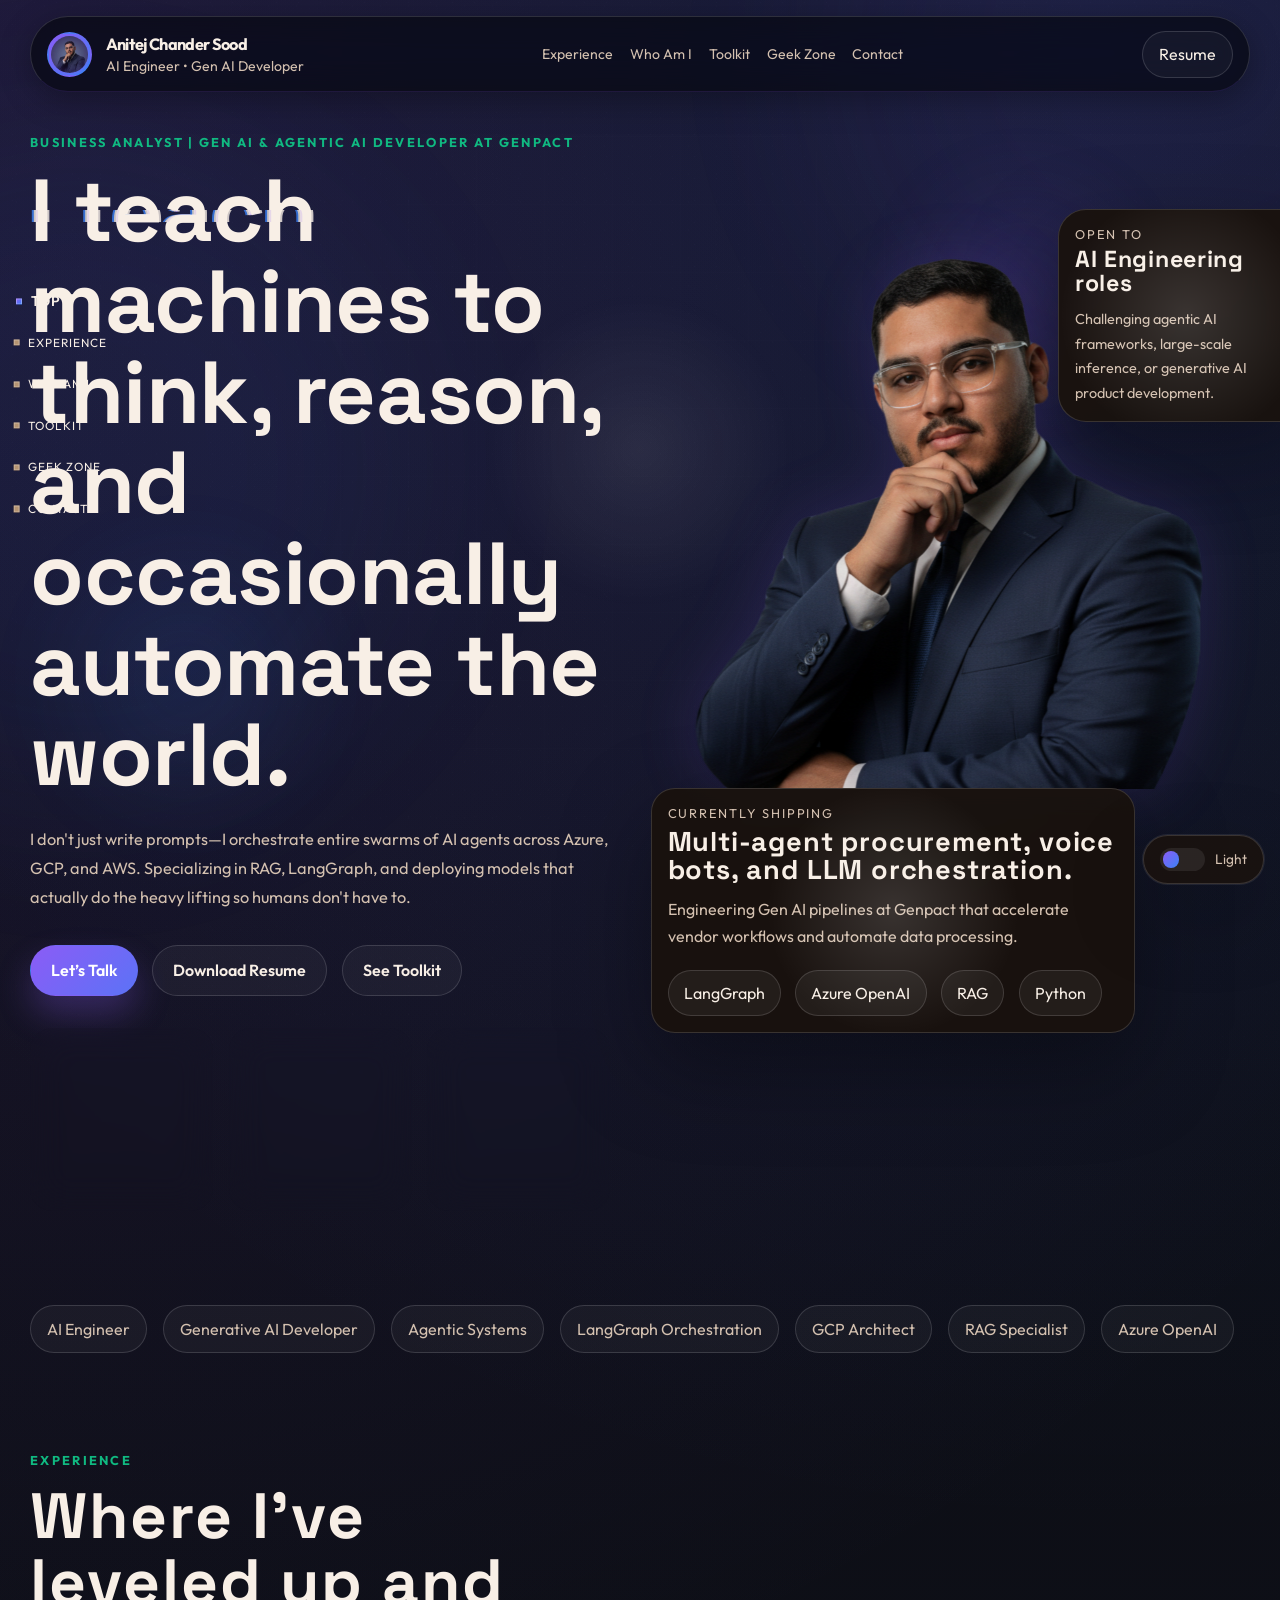
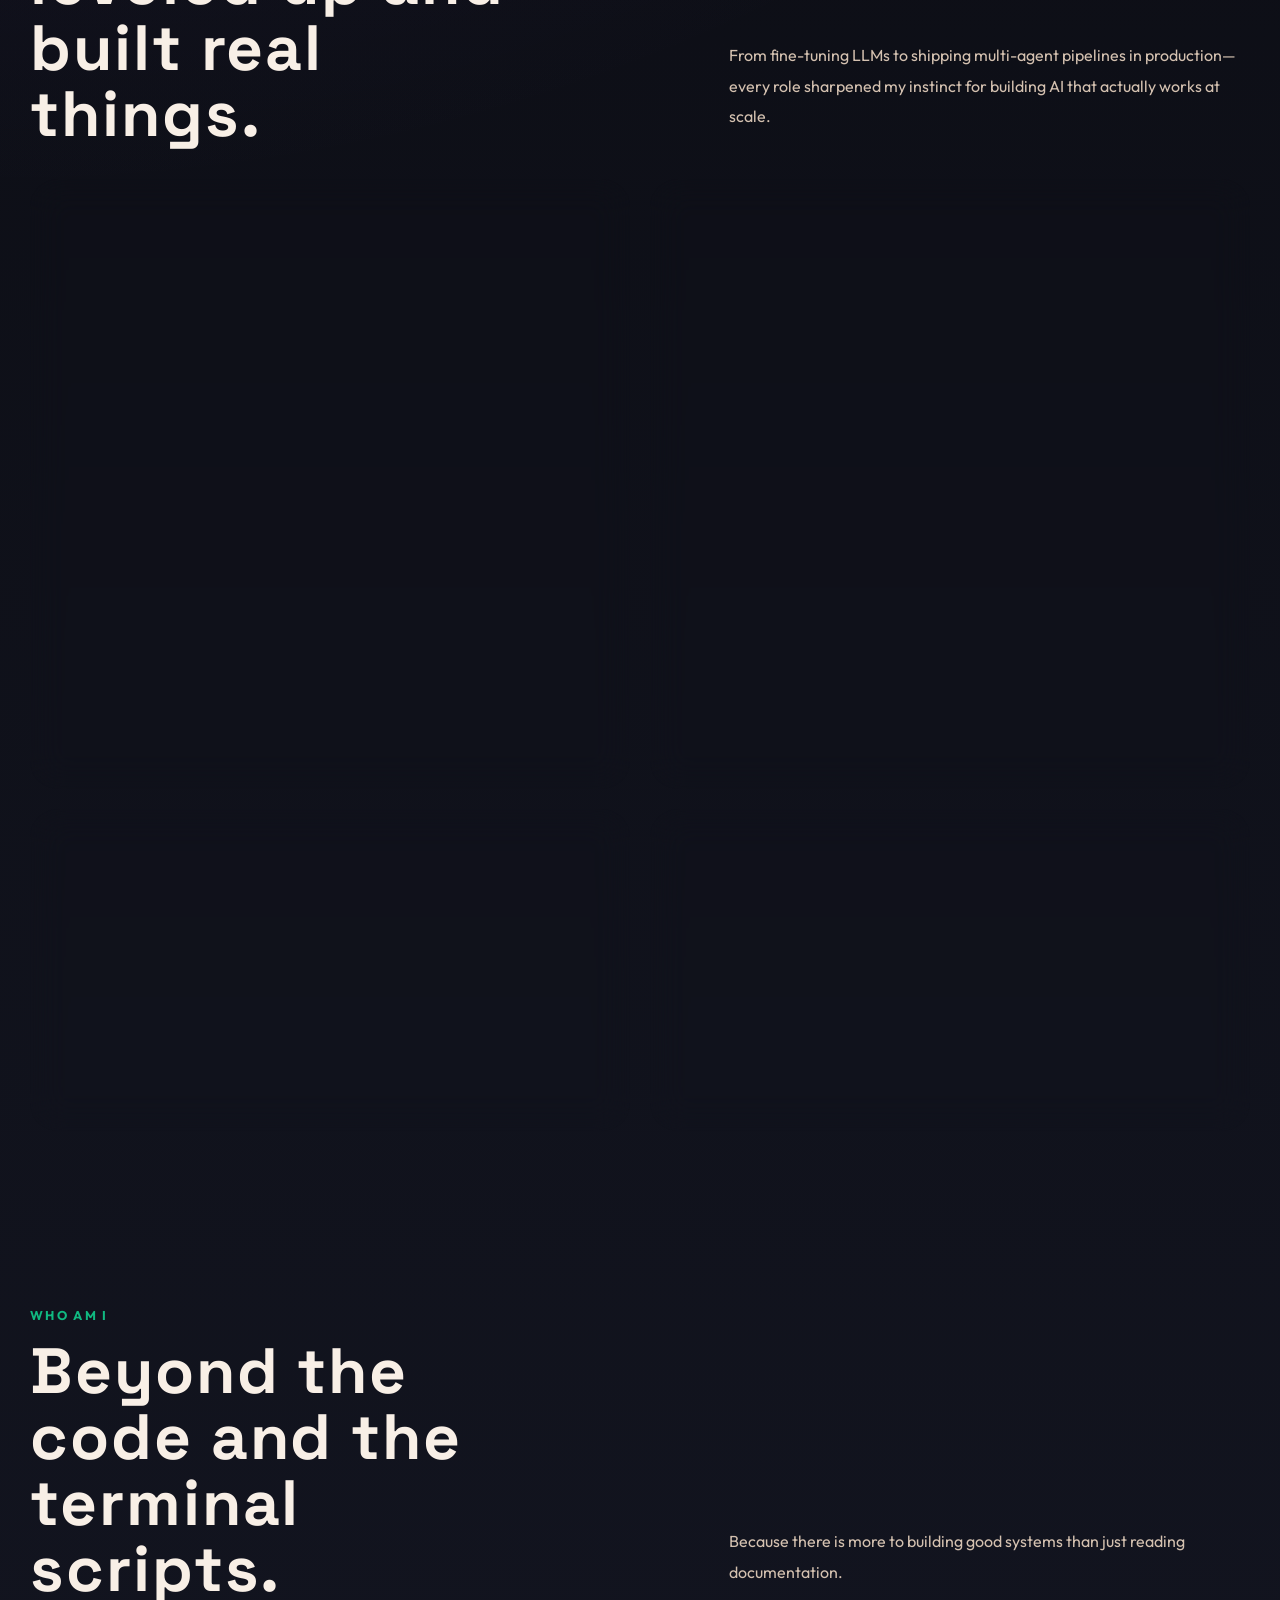
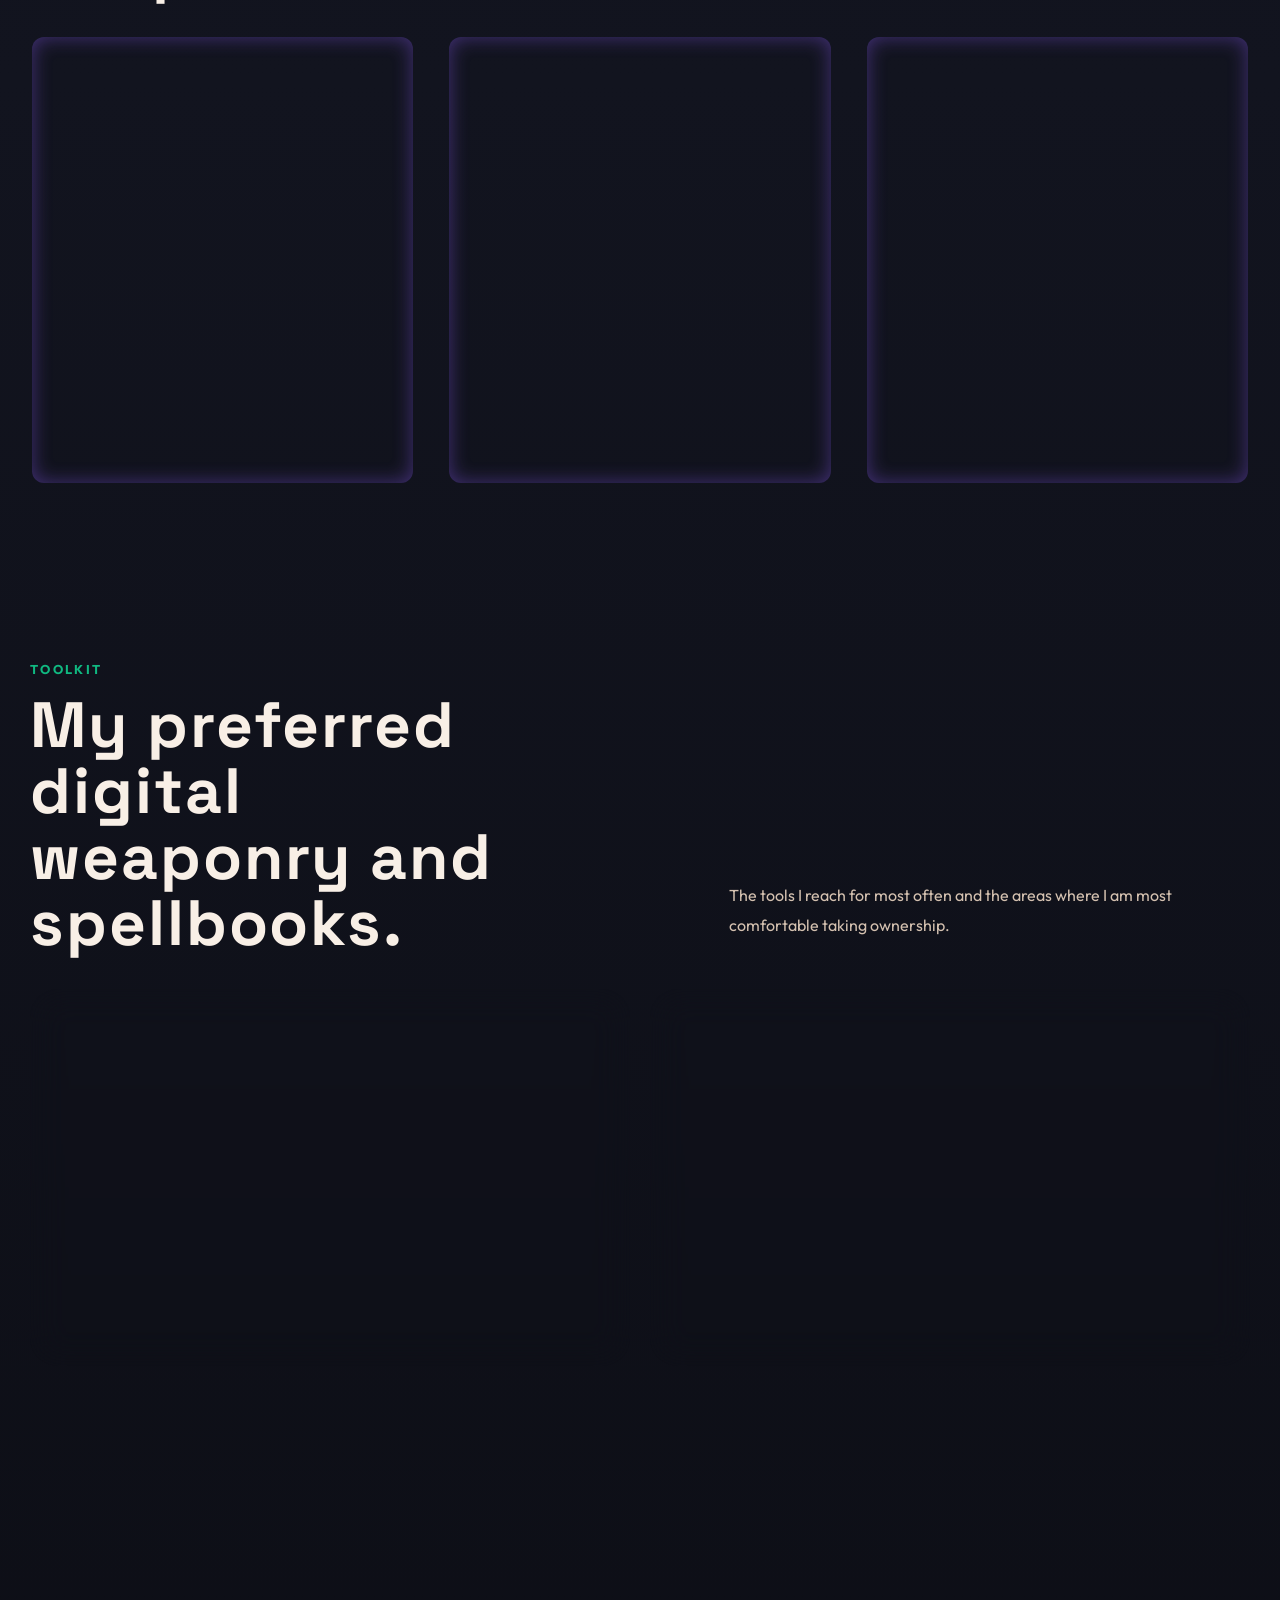
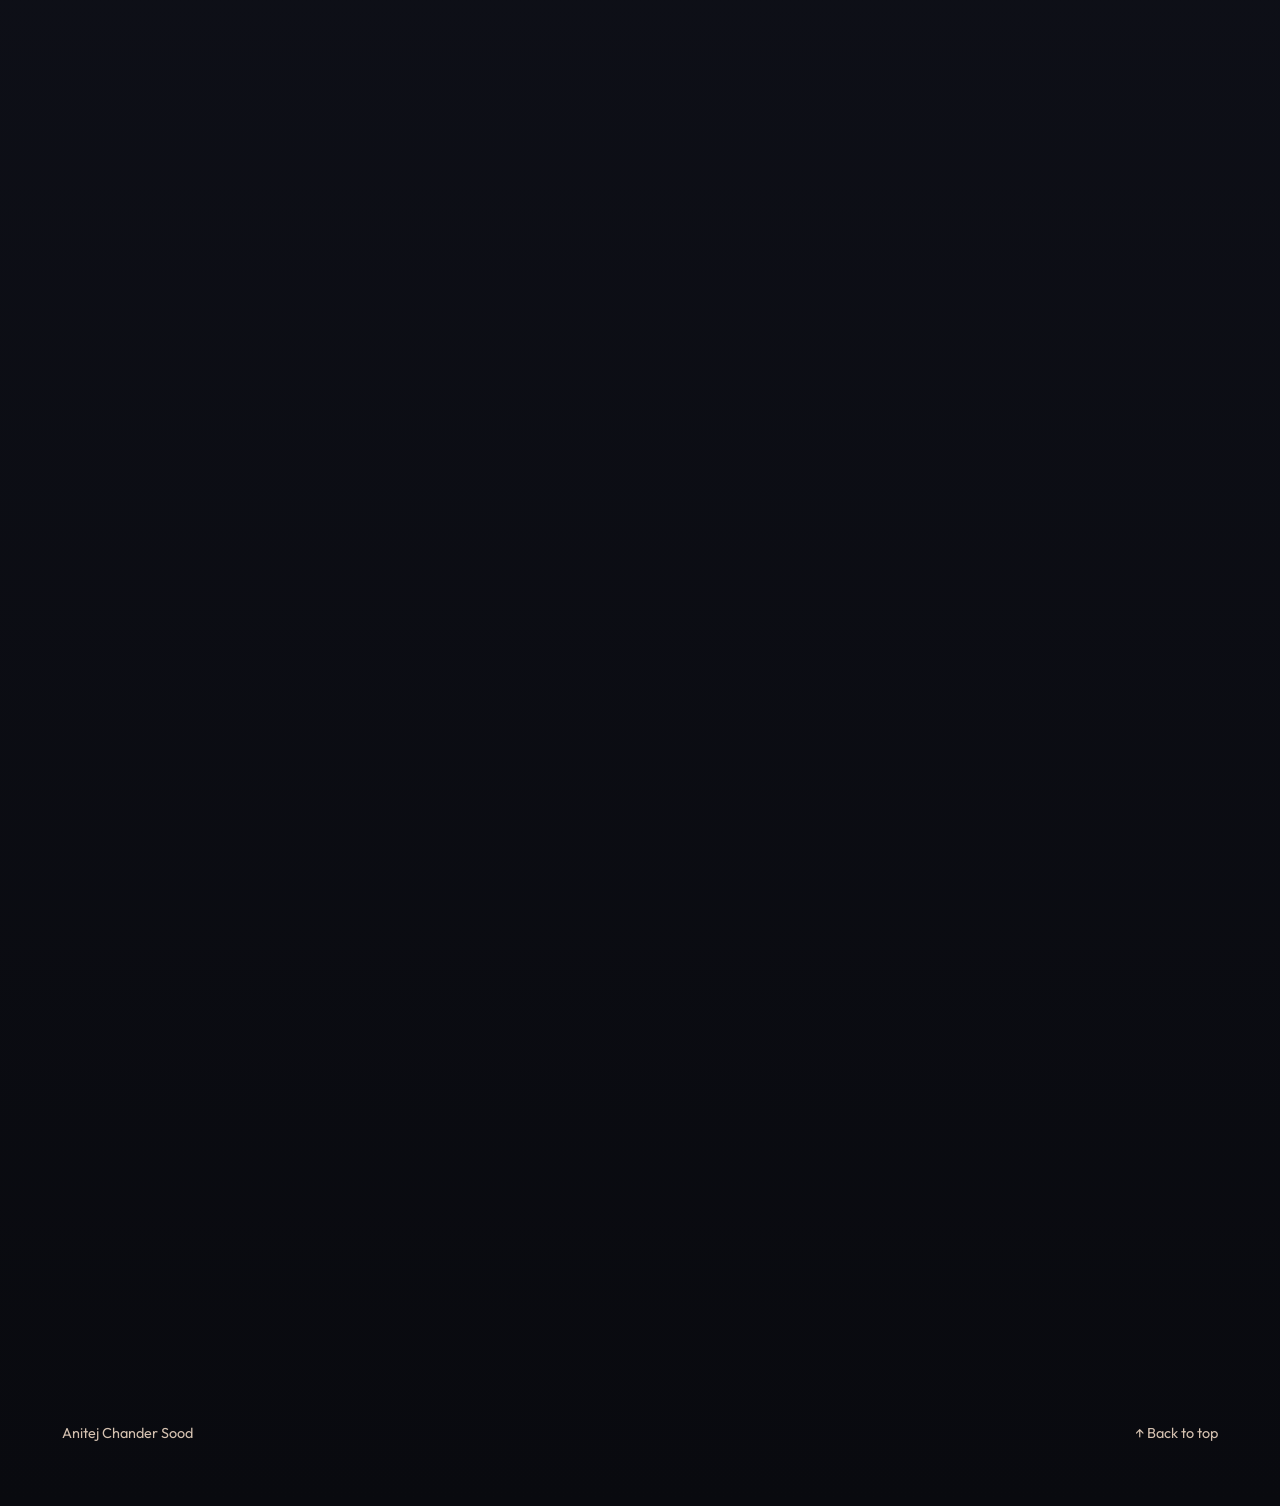
==== commit 1f9fe3b0: "Install and configure Vercel Web Analytics ## Vercel Web Analytics Installation Complete  ### Summar" ====
--- a/index.html
+++ b/index.html
@@ -42,6 +42,10 @@
     />
     <link rel="stylesheet" href="styles.css" />
     <script defer src="https://cdn.vercel-insights.com/v1/script.js"></script>
+    <script>
+      window.va = window.va || function () { (window.vaq = window.vaq || []).push(arguments); };
+    </script>
+    <script defer src="/_vercel/insights/script.js"></script>
   </head>
   <body class="site-ready">
 
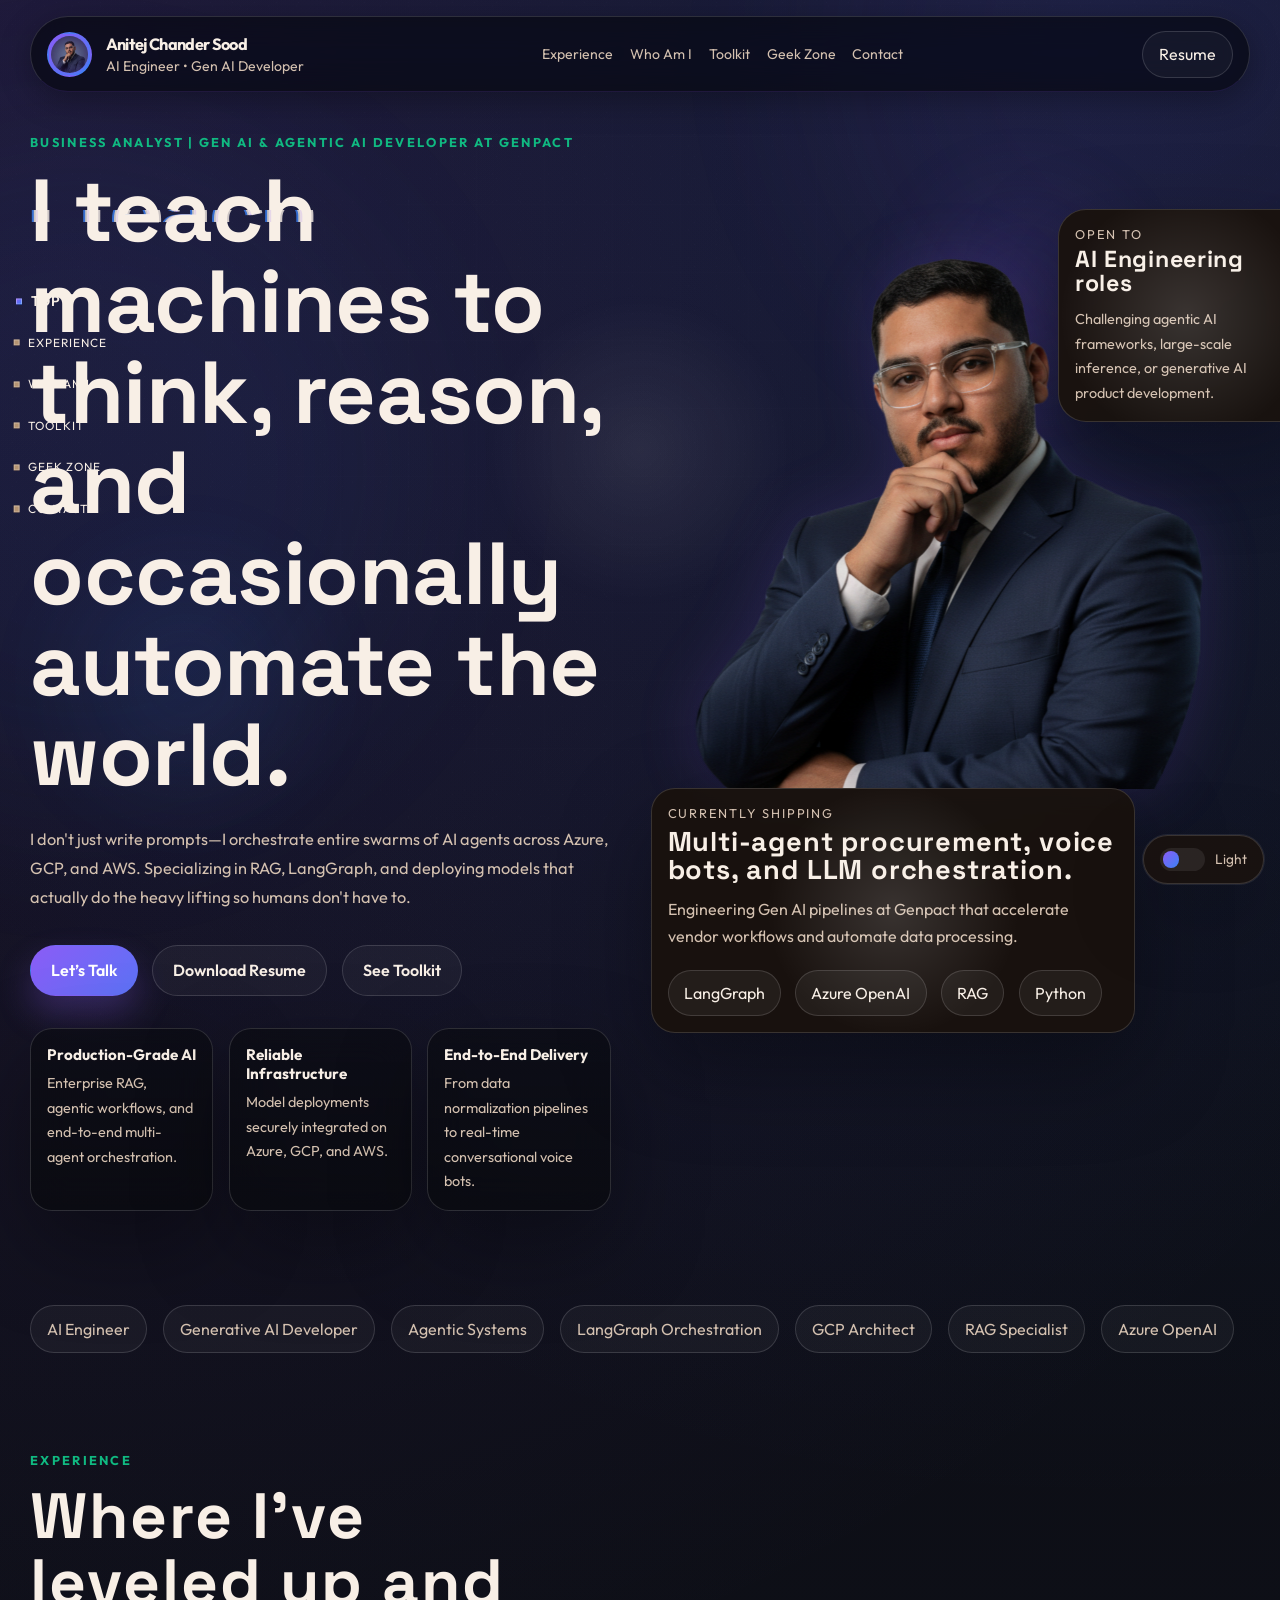
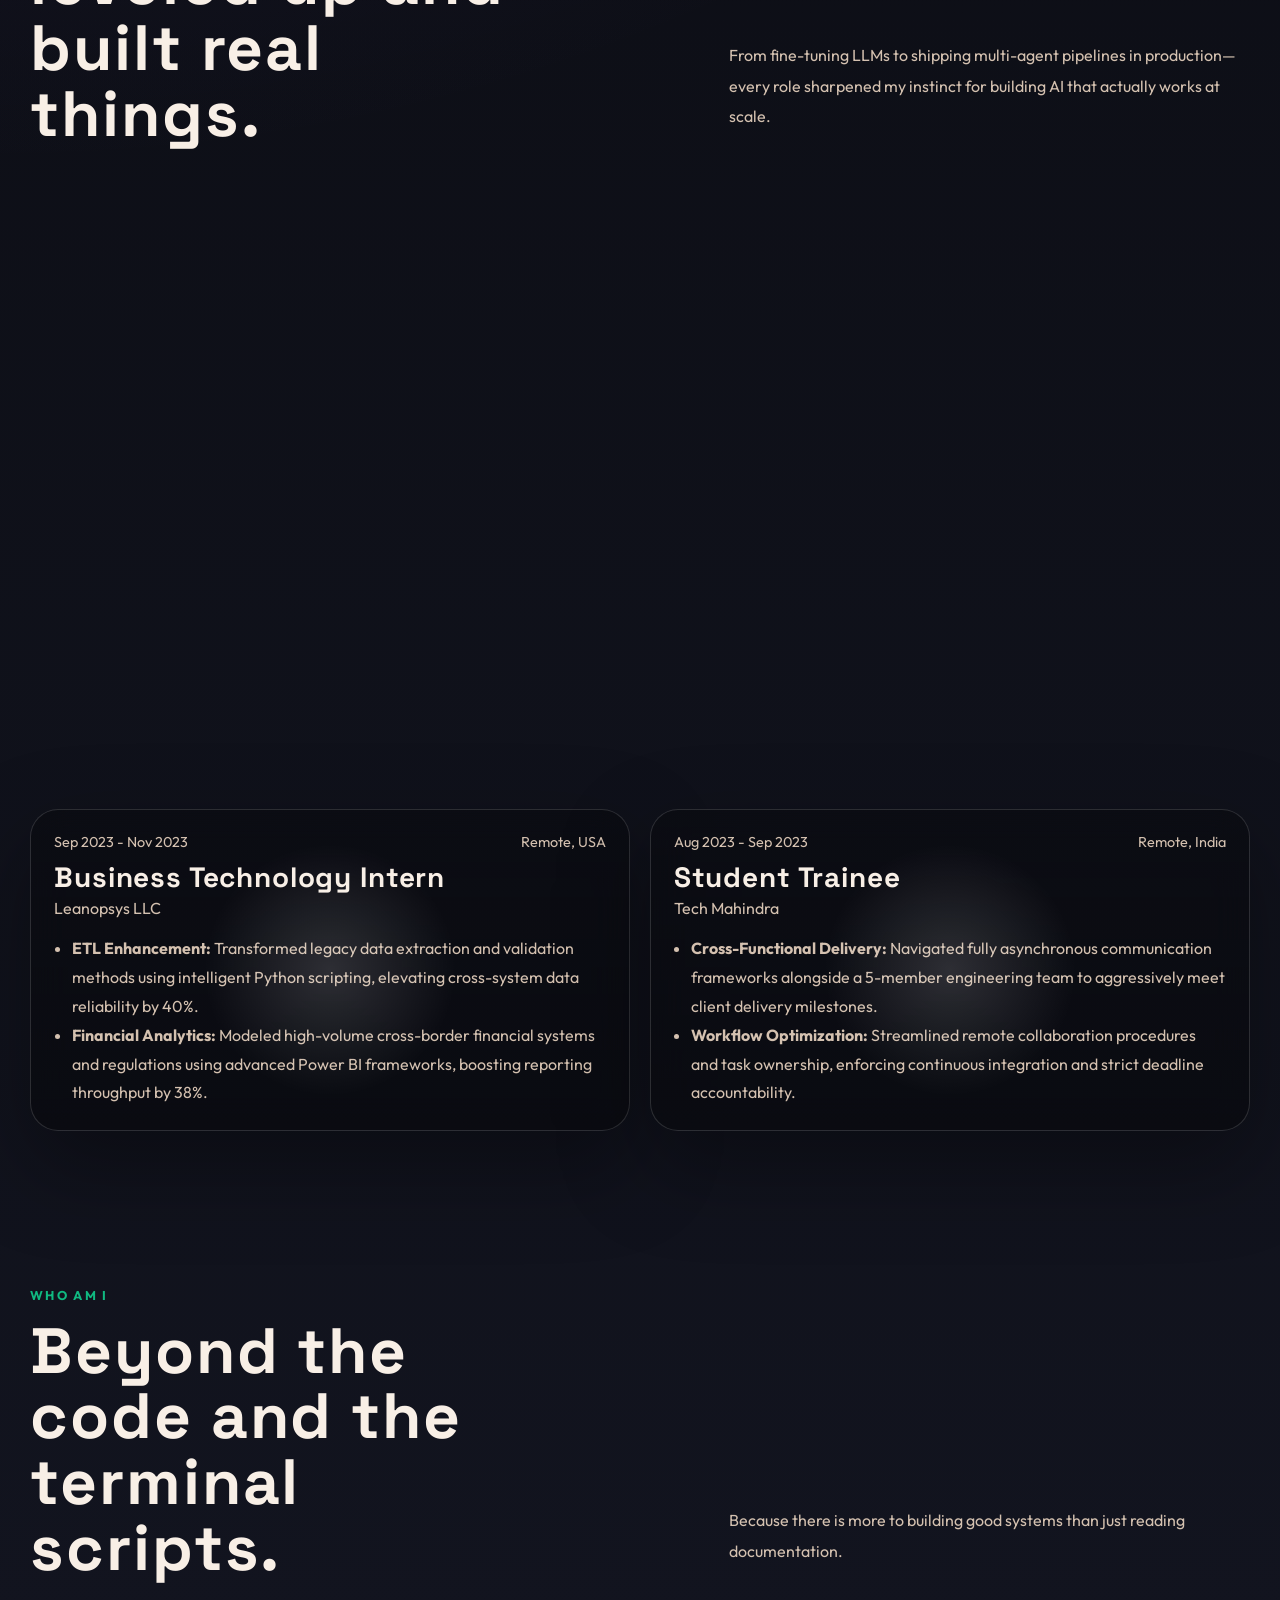
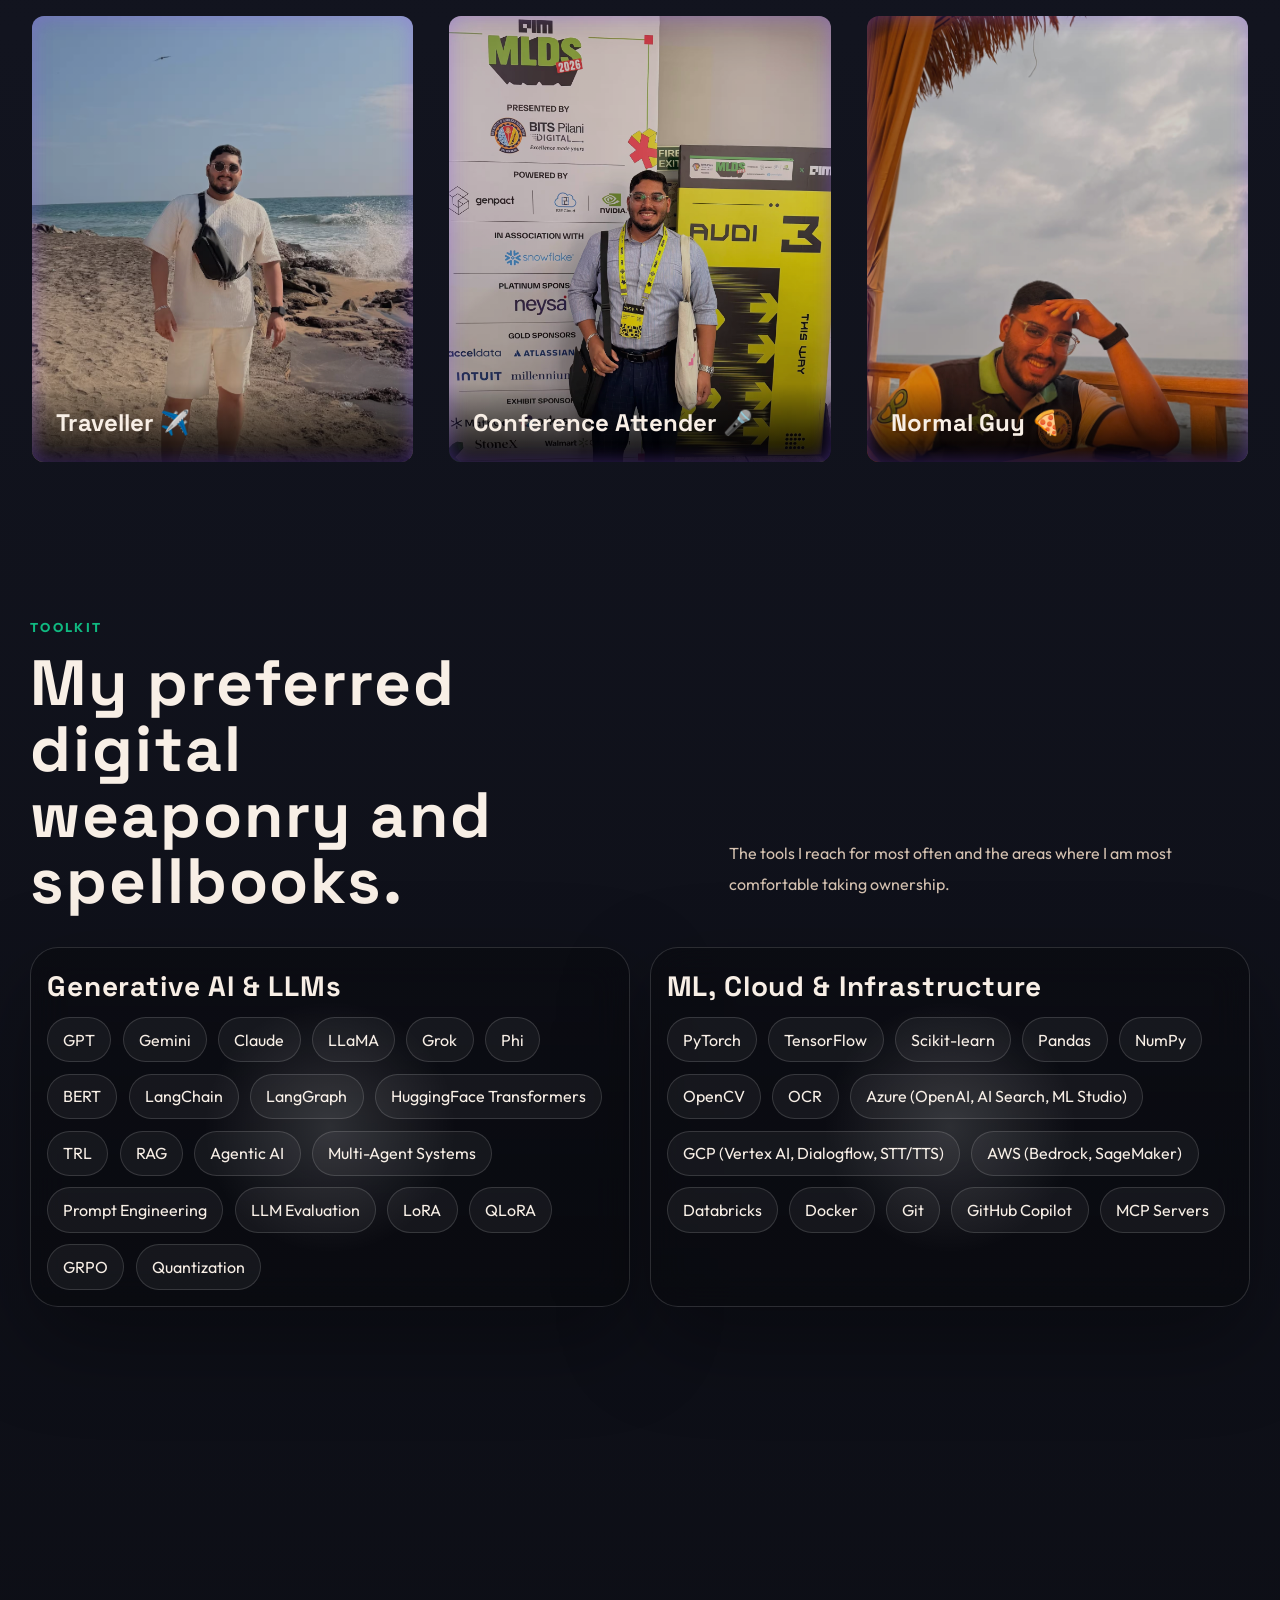
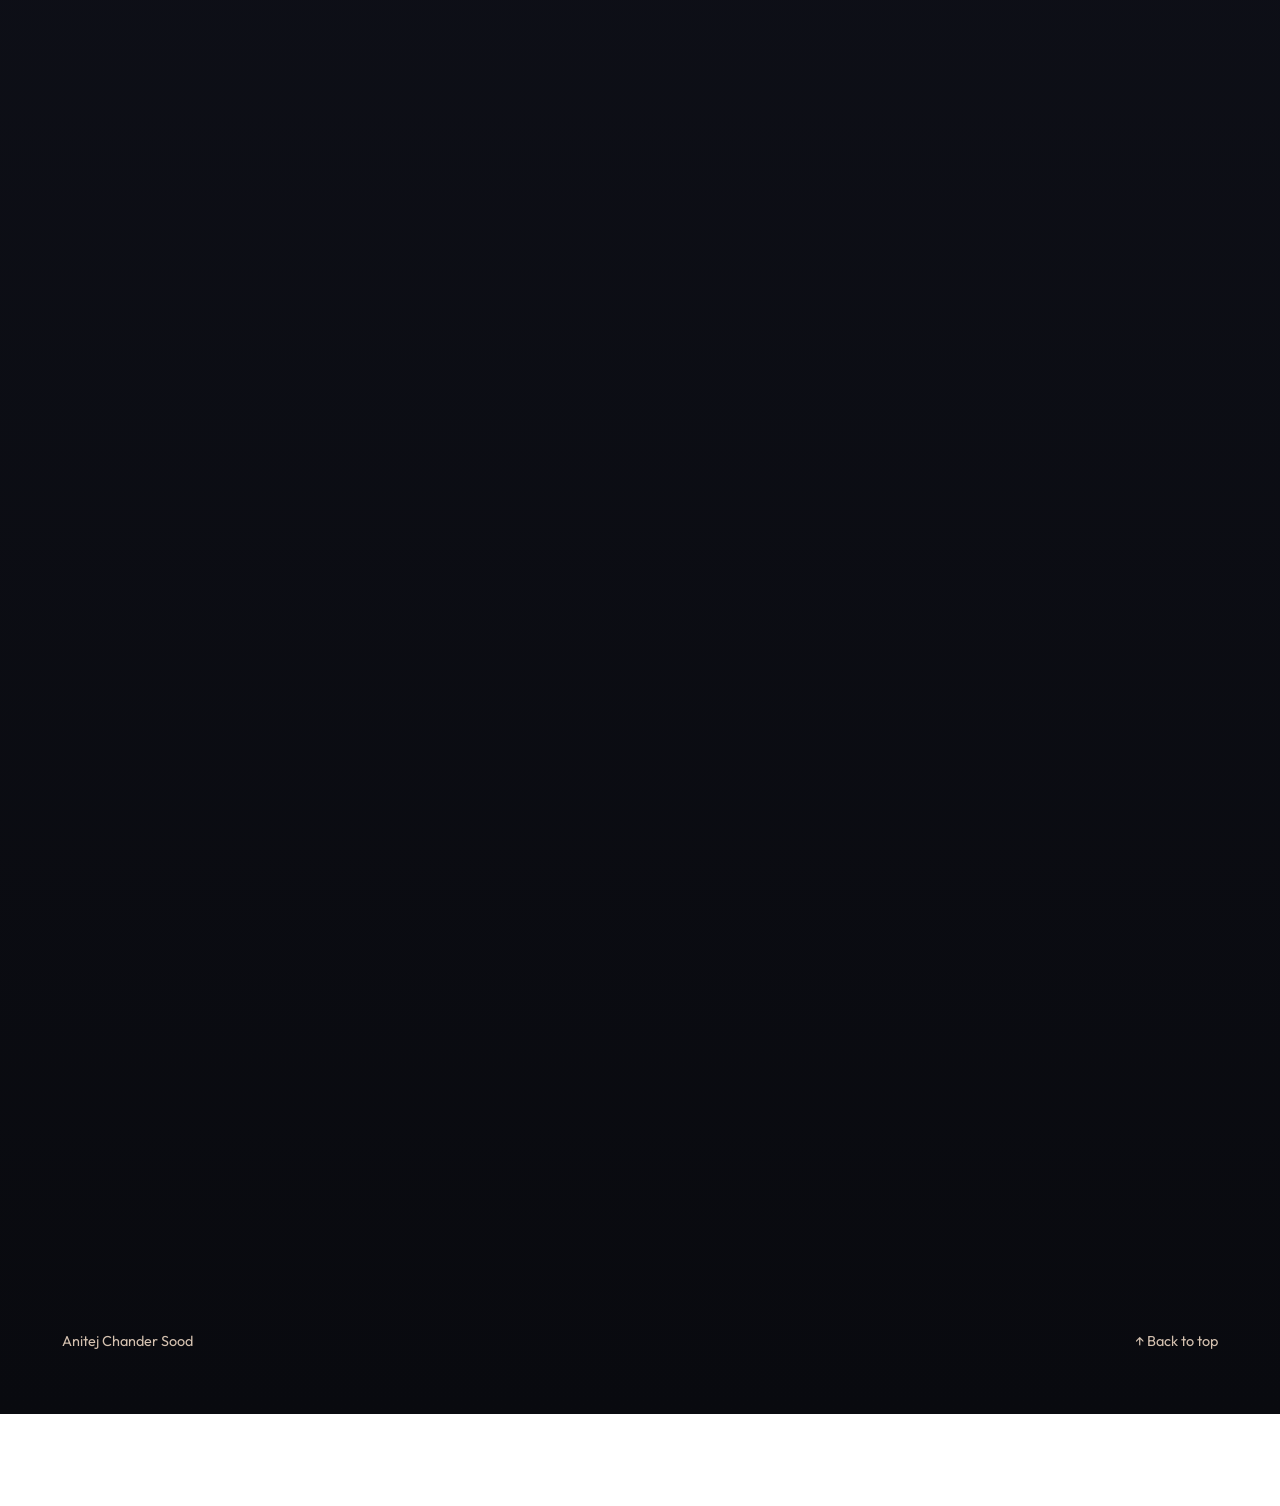
==== commit 4168fca7: "Install Vercel Speed Insights for project Implemented Vercel Speed Insights for the Portfolio Projec" ====
--- a/index.html
+++ b/index.html
@@ -46,6 +46,10 @@
       window.va = window.va || function () { (window.vaq = window.vaq || []).push(arguments); };
     </script>
     <script defer src="/_vercel/insights/script.js"></script>
+    <script>
+      window.si = window.si || function () { (window.siq = window.siq || []).push(arguments); };
+    </script>
+    <script defer src="/_vercel/speed-insights/script.js"></script>
   </head>
   <body class="site-ready">
 
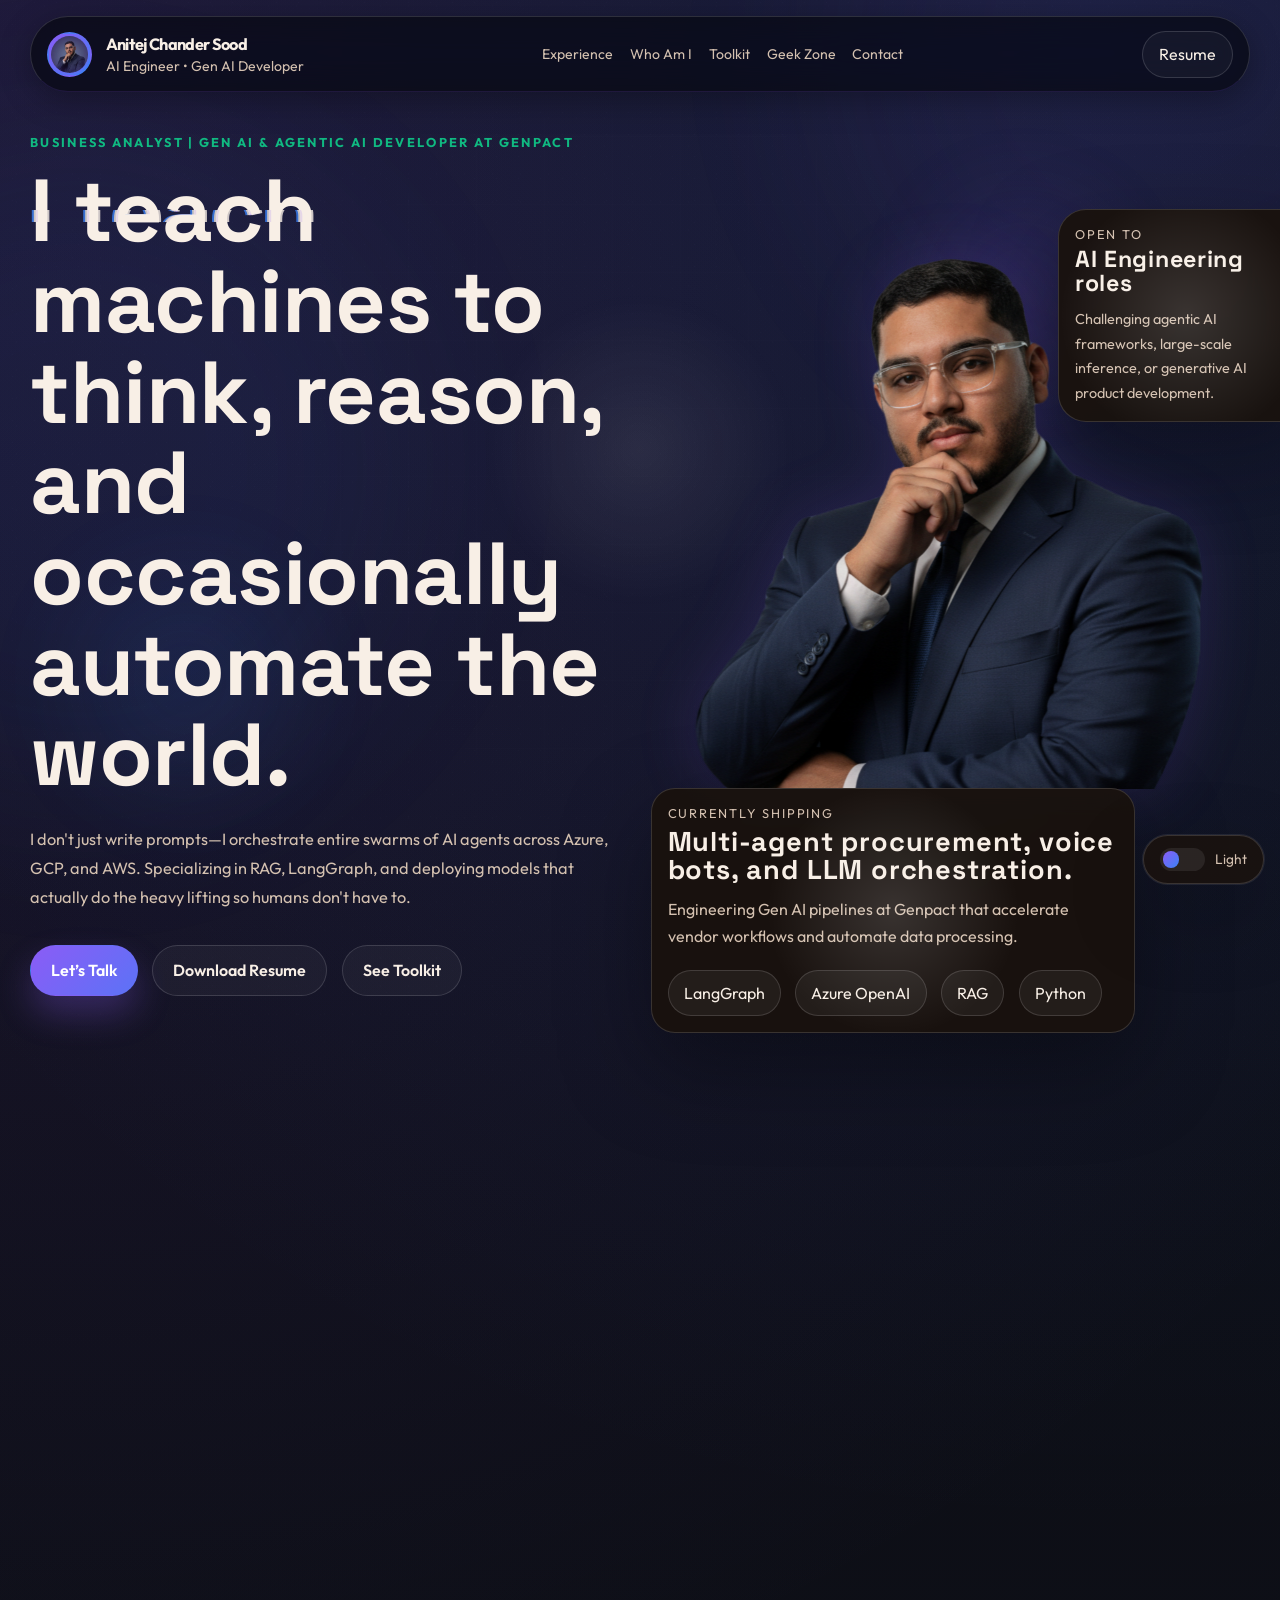
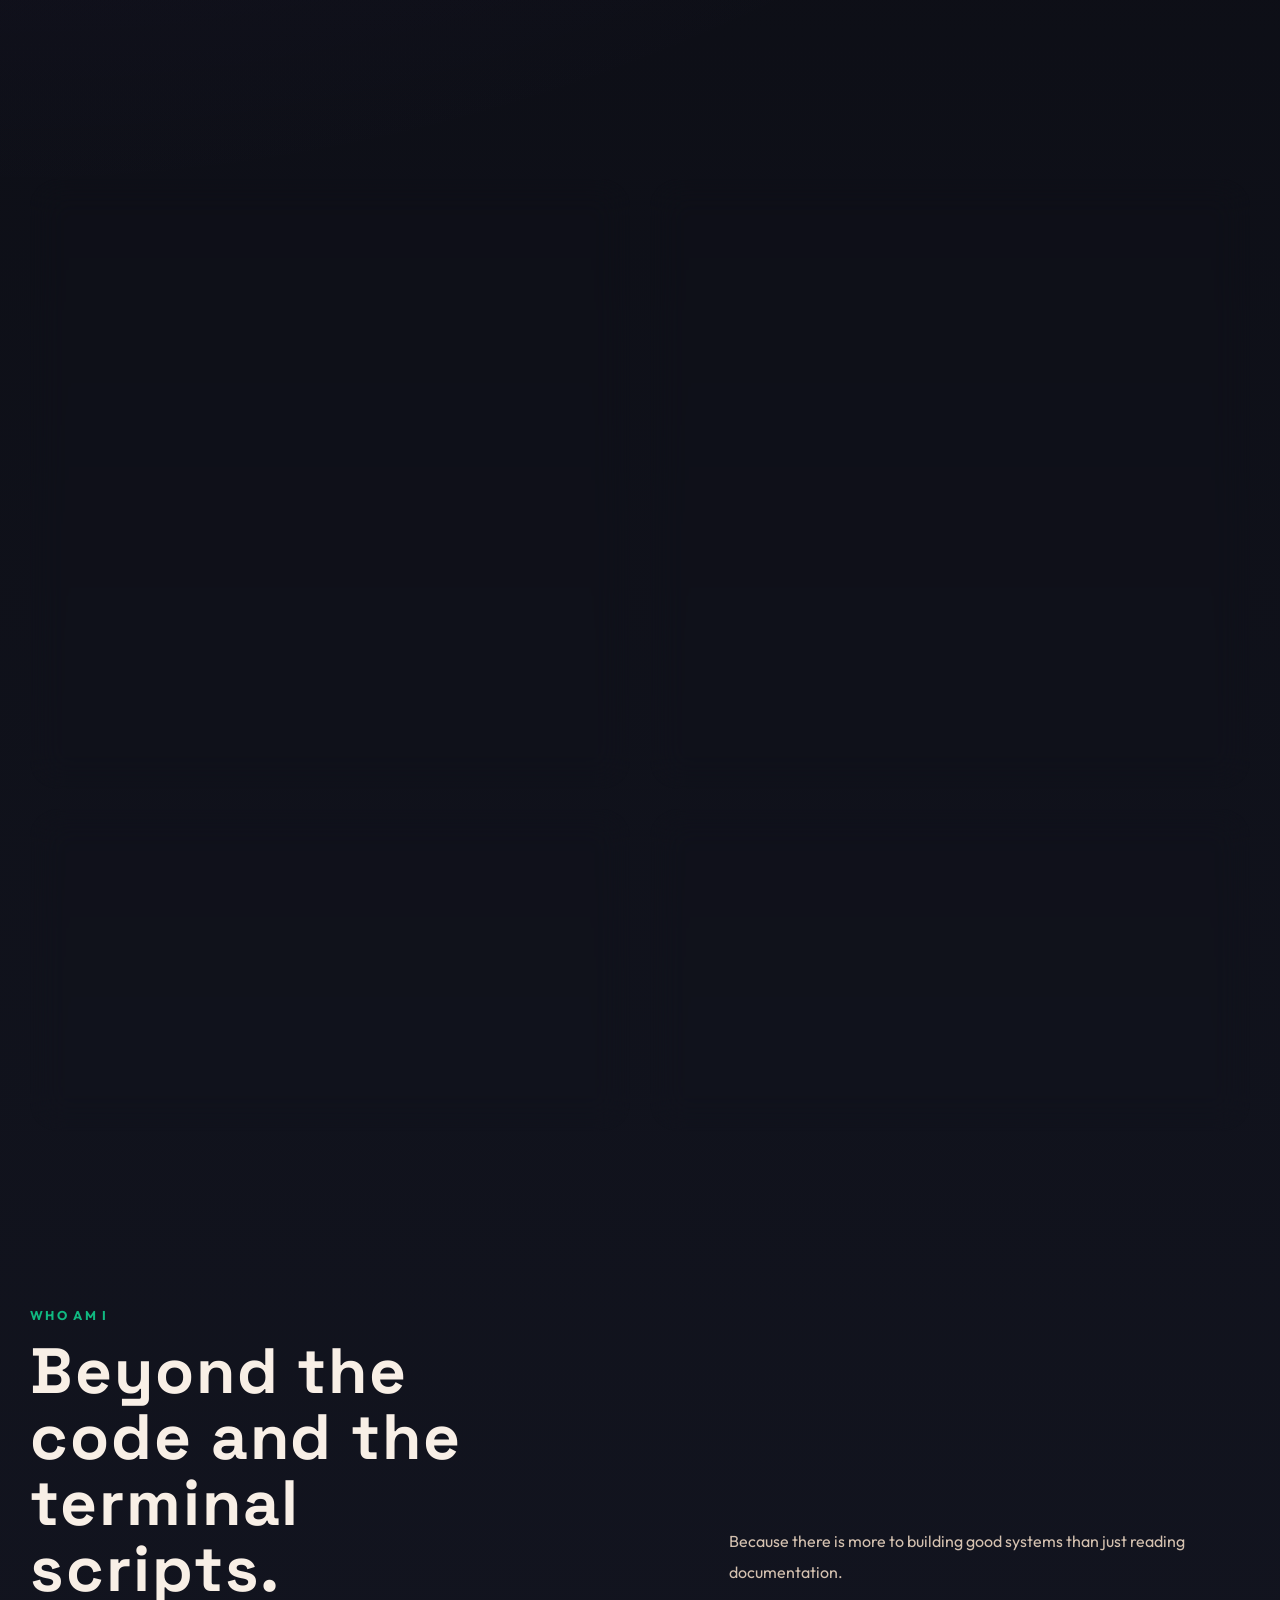
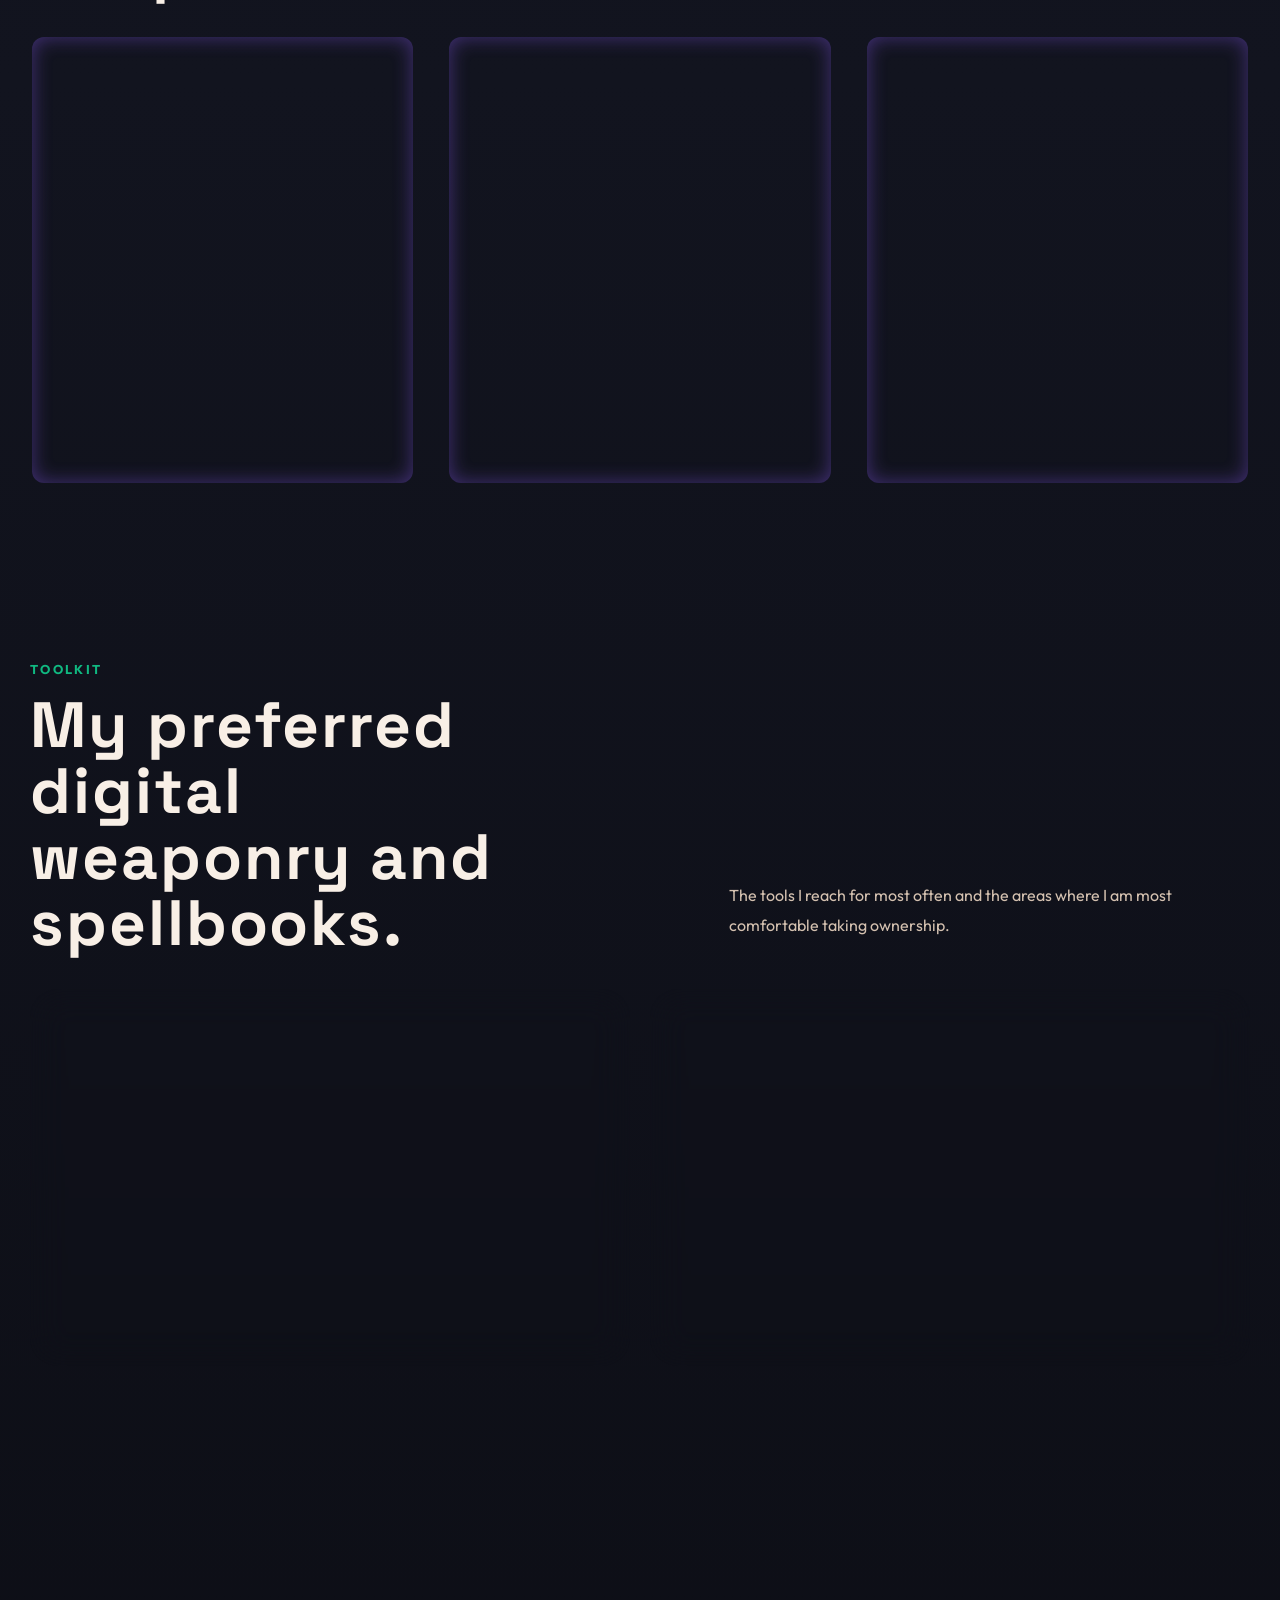
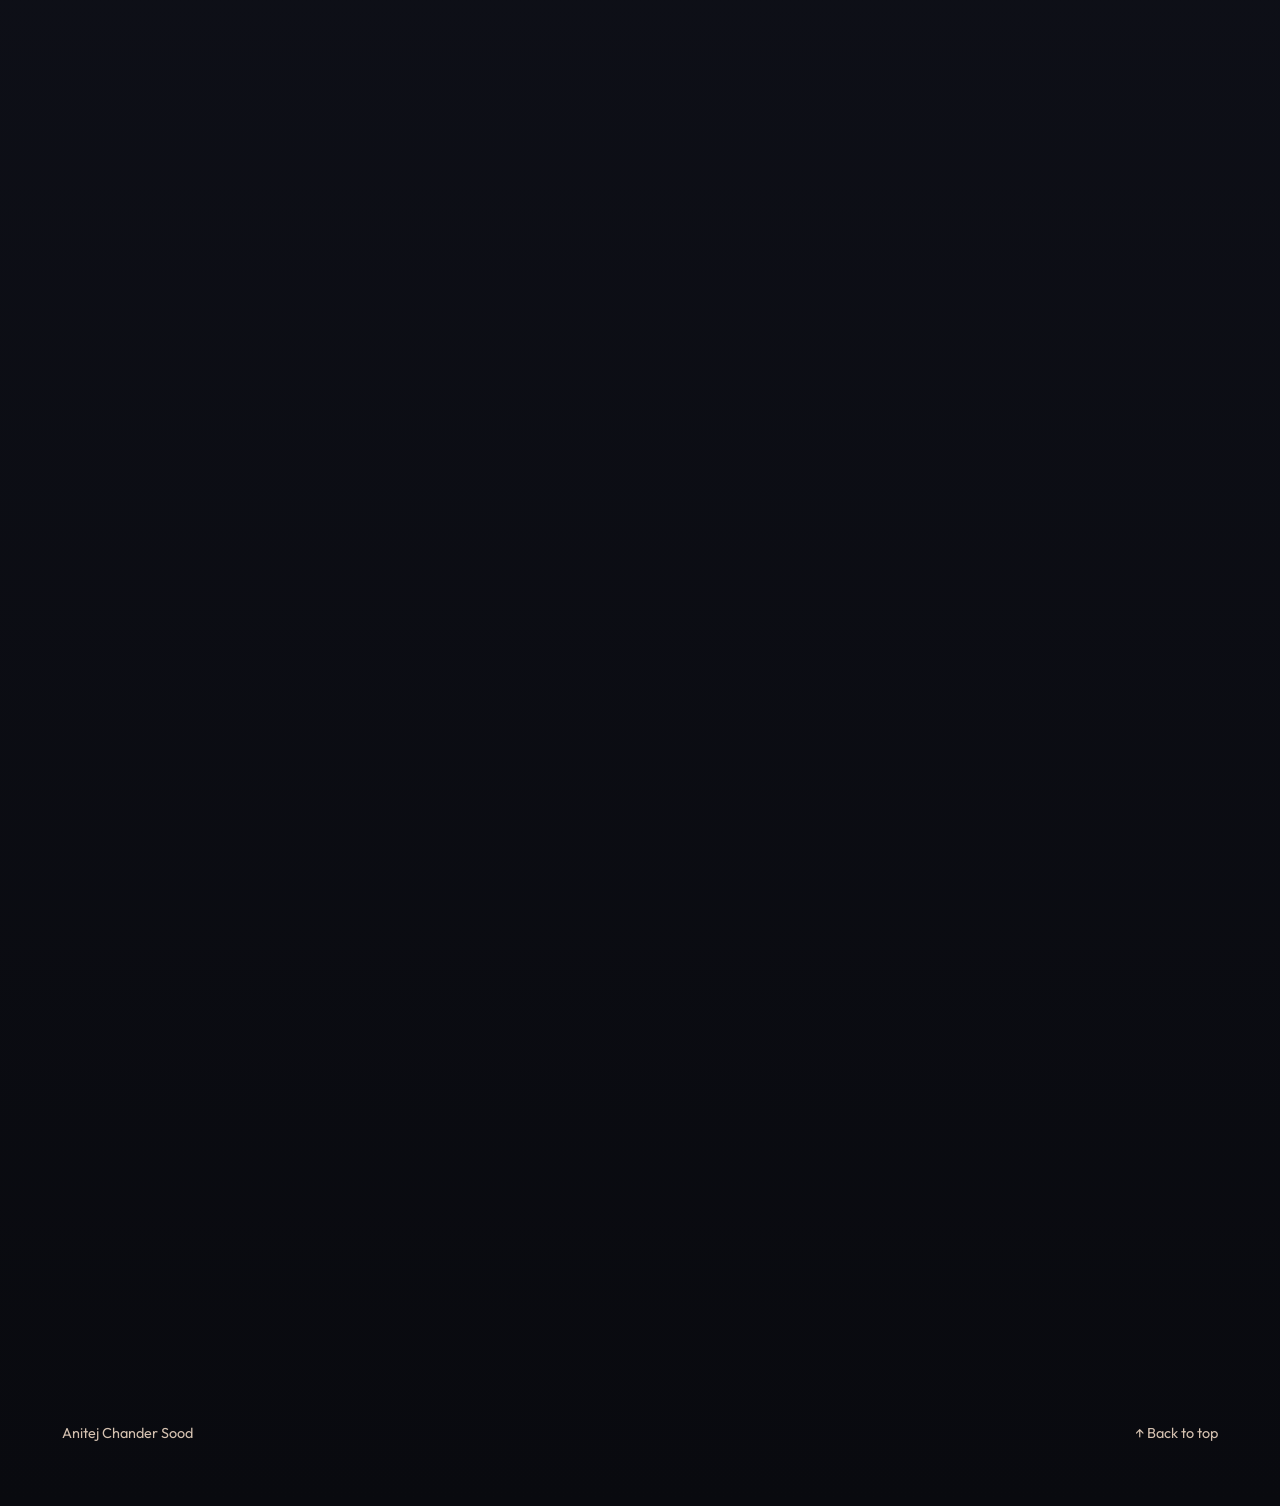
==== commit 09d56a2c: "updated readme; fixed easter eggs" ====
--- a/index.html
+++ b/index.html
@@ -513,7 +513,7 @@
 <div id="pacman-overlay" class="pacman-overlay hidden" style="z-index: 999999;">
   <button id="close-pacman" class="close-pacman" style="cursor: pointer; z-index: 1000000; box-shadow: 0 0 20px rgba(0,0,0,0.8);">✖ Click to Close</button>
   <div class="pacman-container">
-    <iframe id="pacman-iframe" src="https://play-pac-man.github.io/pac-man/" width="100%" height="100%" style="border:none; border-radius: 12px; overflow:hidden;" onload="this.focus()" allow="autoplay"></iframe>
+    <iframe id="pacman-iframe" src="" data-src="https://play-pac-man.github.io/pac-man/" width="100%" height="100%" style="border:none; border-radius: 12px; overflow:hidden;" onload="this.focus()" allow="autoplay"></iframe>
   </div>
 </div>
 
@@ -521,8 +521,8 @@
   
 <script>
 // Konami Code Easter Egg
-const konamiCode = ['ArrowUp', 'ArrowUp', 'ArrowDown', 'ArrowDown', 'ArrowLeft', 'ArrowRight', 'ArrowLeft', 'ArrowRight', 'b', 'a'];
 let konamiIndex = 0;
+const konamiCode = ['a', 'n', 'i', 't', 'e', 'j'];
 
 // Type "ai" easter egg
 let aiIndex = 0;
@@ -553,35 +553,64 @@
 });
 
 function activateMatrix() {
+    const originalFilter = document.body.style.filter;
+    const originalTransition = document.body.style.transition;
+    
     document.body.style.transition = "all 2s ease";
     document.body.style.filter = "hue-rotate(90deg) contrast(150%)"; 
+    
     const div = document.createElement('div');
     div.innerText = "SYSTEM OVERRIDE INITIATED...";
     div.style.position = "fixed";
-    div.style.top = "50%";
-    div.style.left = "50%";
-    div.style.transform = "translate(-50%, -50%)";
+    div.style.top = "0";
+    div.style.left = "0";
+    div.style.width = "100%";
+    div.style.height = "100px";
+    div.style.display = "flex";
+    div.style.alignItems = "center";
+    div.style.justifyContent = "center";
     div.style.color = "#00ff00";
-    div.style.fontFamily = "monospace";
-    div.style.fontSize = "3rem";
-    div.style.zIndex = "9999";
-    div.style.textShadow = "0 0 20px #00ff00";
+    div.style.fontFamily = "'Courier New', monospace";
+    div.style.fontSize = "clamp(1.5rem, 5vw, 3rem)";
+    div.style.fontWeight = "bold";
+    div.style.zIndex = "2147483647";
+    div.style.textShadow = "0 0 15px #00ff00";
+    div.style.background = "linear-gradient(to bottom, rgba(0,0,0,0.9) 0%, rgba(0,0,0,0) 100%)";
+    div.style.pointerEvents = "none";
+    div.style.textTransform = "uppercase";
+    div.style.letterSpacing = "0.3em";
     document.body.appendChild(div);
-    setTimeout(() => div.remove(), 4000);
+    
+    setTimeout(() => {
+        div.remove();
+        document.body.style.filter = originalFilter;
+        setTimeout(() => {
+            document.body.style.transition = originalTransition;
+        }, 2000);
+    }, 4000);
 }
 
 function activateAIGlow() {
     document.body.style.transition = "background 1s ease";
     const mesh = document.querySelector('.grid-mesh');
     if (mesh) {
+        const originalOpacity = mesh.style.opacity;
+        const originalBgSize = mesh.style.backgroundSize;
+        const originalAnim = mesh.style.animation;
+
         mesh.style.opacity = '1';
         mesh.style.backgroundSize = "20px 20px";
         mesh.style.animation = "meshShift 1s linear infinite";
+        
+        setTimeout(() => {
+            mesh.style.opacity = originalOpacity;
+            mesh.style.backgroundSize = originalBgSize;
+            mesh.style.animation = originalAnim;
+        }, 4000);
     }
     console.log("Easter egg: Advanced AI Model Unlocked!");
 }
 
-console.log("%cHello Developers!", "color: #8b5cf6; font-size: 20px; font-weight: bold;");
 </script>
 
   
@@ -674,7 +703,13 @@
         setTimeout(() => {
             pacmanOverlay.classList.remove('hidden');
             const pFrame = document.getElementById('pacman-iframe');
-            if (pFrame) { pFrame.focus(); try{ pFrame.contentWindow.focus(); }catch(e){} }
+            if (pFrame) { 
+                if (!pFrame.src || pFrame.src === window.location.href) {
+                    pFrame.src = pFrame.getAttribute('data-src');
+                }
+                pFrame.focus(); 
+                try{ pFrame.contentWindow.focus(); }catch(e){} 
+            }
         }, 800);
     } else if (cmd === 'matrix' || cmd === './matrix.sh') {
         resDiv.innerHTML = '<span class="term-warning">Running protocol "matrix"...</span>';
--- a/styles.css
+++ b/styles.css
@@ -51,6 +51,30 @@
 
 html {
   scroll-behavior: smooth;
+  scrollbar-width: thin;
+  scrollbar-color: var(--accent) transparent;
+}
+
+/* Custom Scrollbar — Webkit (Chrome, Edge, Safari) */
+::-webkit-scrollbar {
+  width: 8px;
+}
+
+::-webkit-scrollbar-track {
+  background: rgba(var(--bg-rgb), 0.4);
+}
+
+::-webkit-scrollbar-thumb {
+  background: linear-gradient(180deg, var(--accent), var(--accent-2));
+  border-radius: 999px;
+  border: 2px solid transparent;
+  background-clip: padding-box;
+}
+
+::-webkit-scrollbar-thumb:hover {
+  background: linear-gradient(180deg, var(--accent), var(--accent-2));
+  border: 1px solid transparent;
+  background-clip: padding-box;
 }
 
 body {
@@ -1815,7 +1839,13 @@
     right: 1rem;
     bottom: 1rem;
   }
-}
+
+
+}
+@media (max-width: 1500px){
+    .side-nav {
+    display: none;
+  }}
 
 @media (max-width: 1200px) {
   .hero,
@@ -1843,6 +1873,7 @@
     max-width: none;
   }
 }
+
 
 @media (max-width: 980px) {
   .site-header {
@@ -2557,12 +2588,13 @@
   width: 100%;
   padding: 1.5rem;
   background: linear-gradient(to top, rgba(0,0,0,0.9), transparent);
-  color: var(--text);
+  color: #ffffff;
   font-size: 1.5rem;
   font-weight: bold;
   pointer-events: none;
   font-family: 'Space Grotesk', sans-serif;
   text-align: left;
+  text-shadow: 0 2px 8px rgba(0, 0, 0, 0.6);
 }
 .whoami-card-back {
   background: var(--bg-alt);
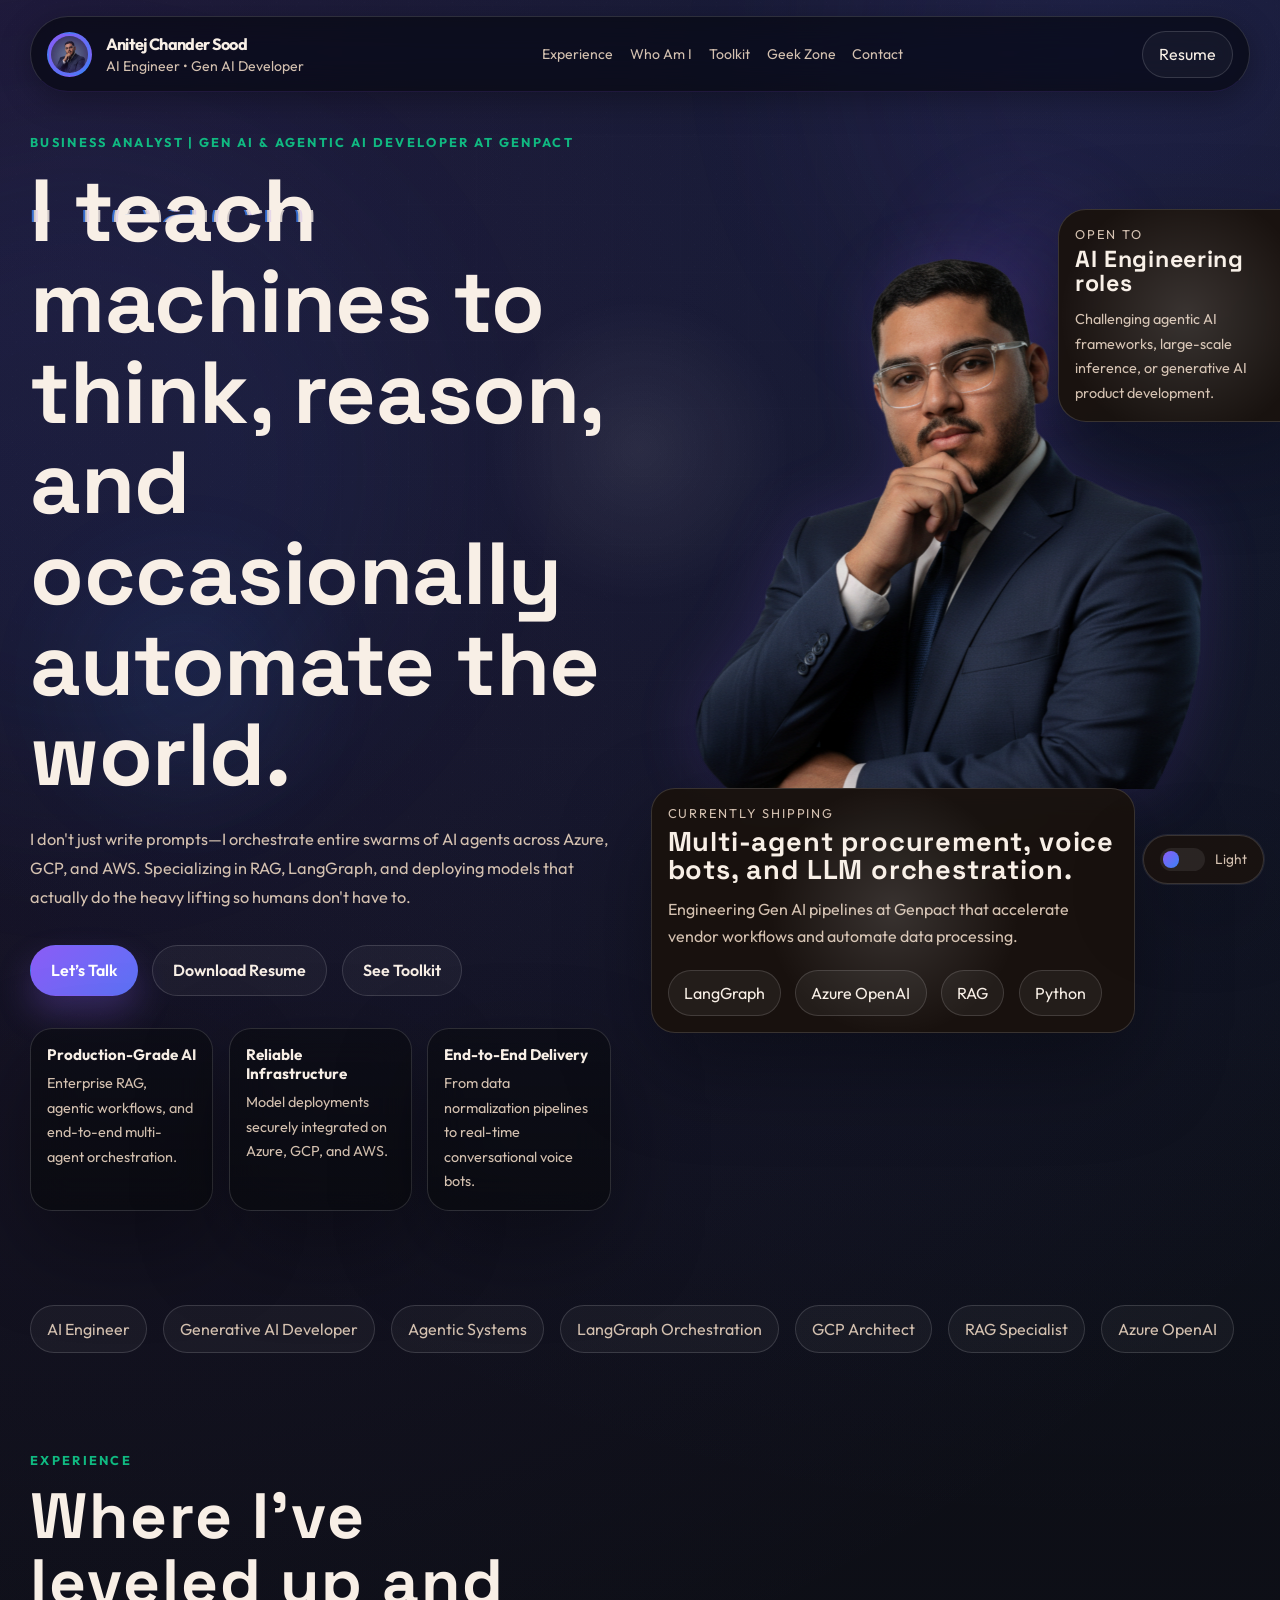
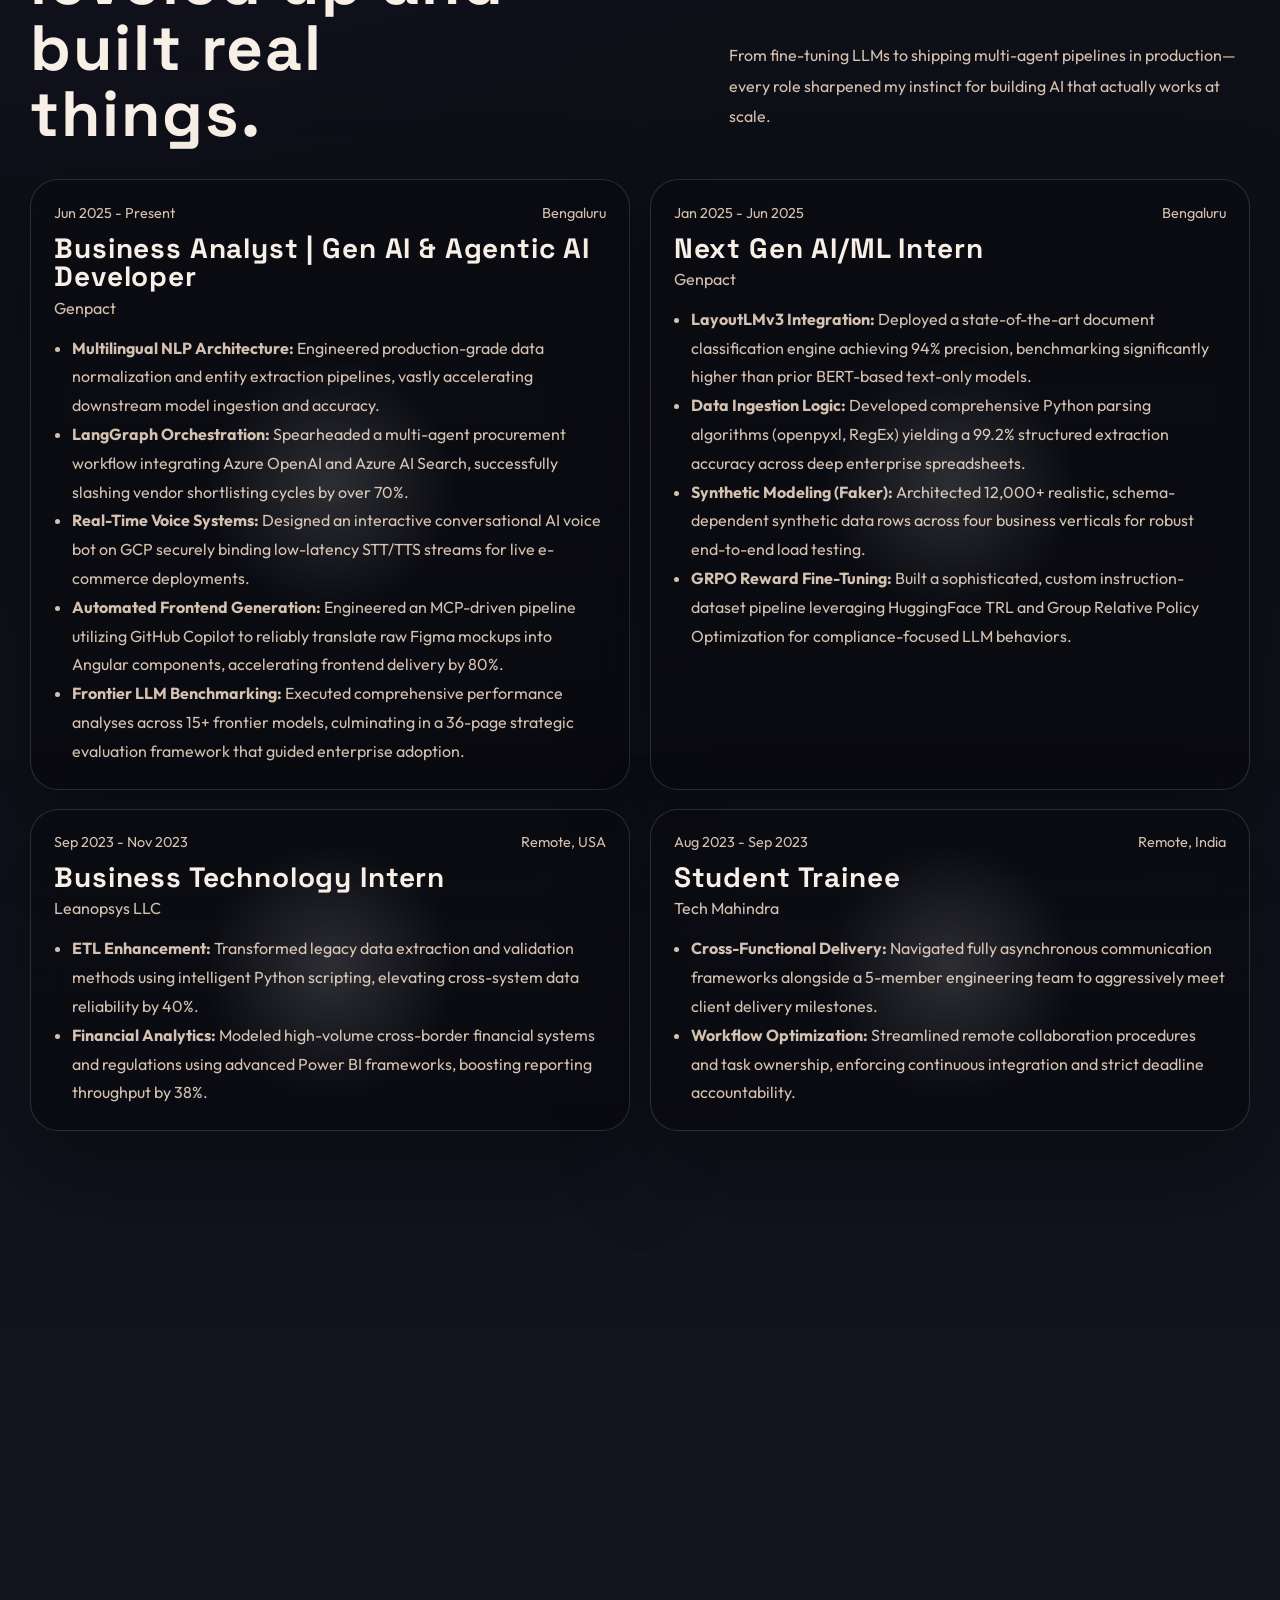
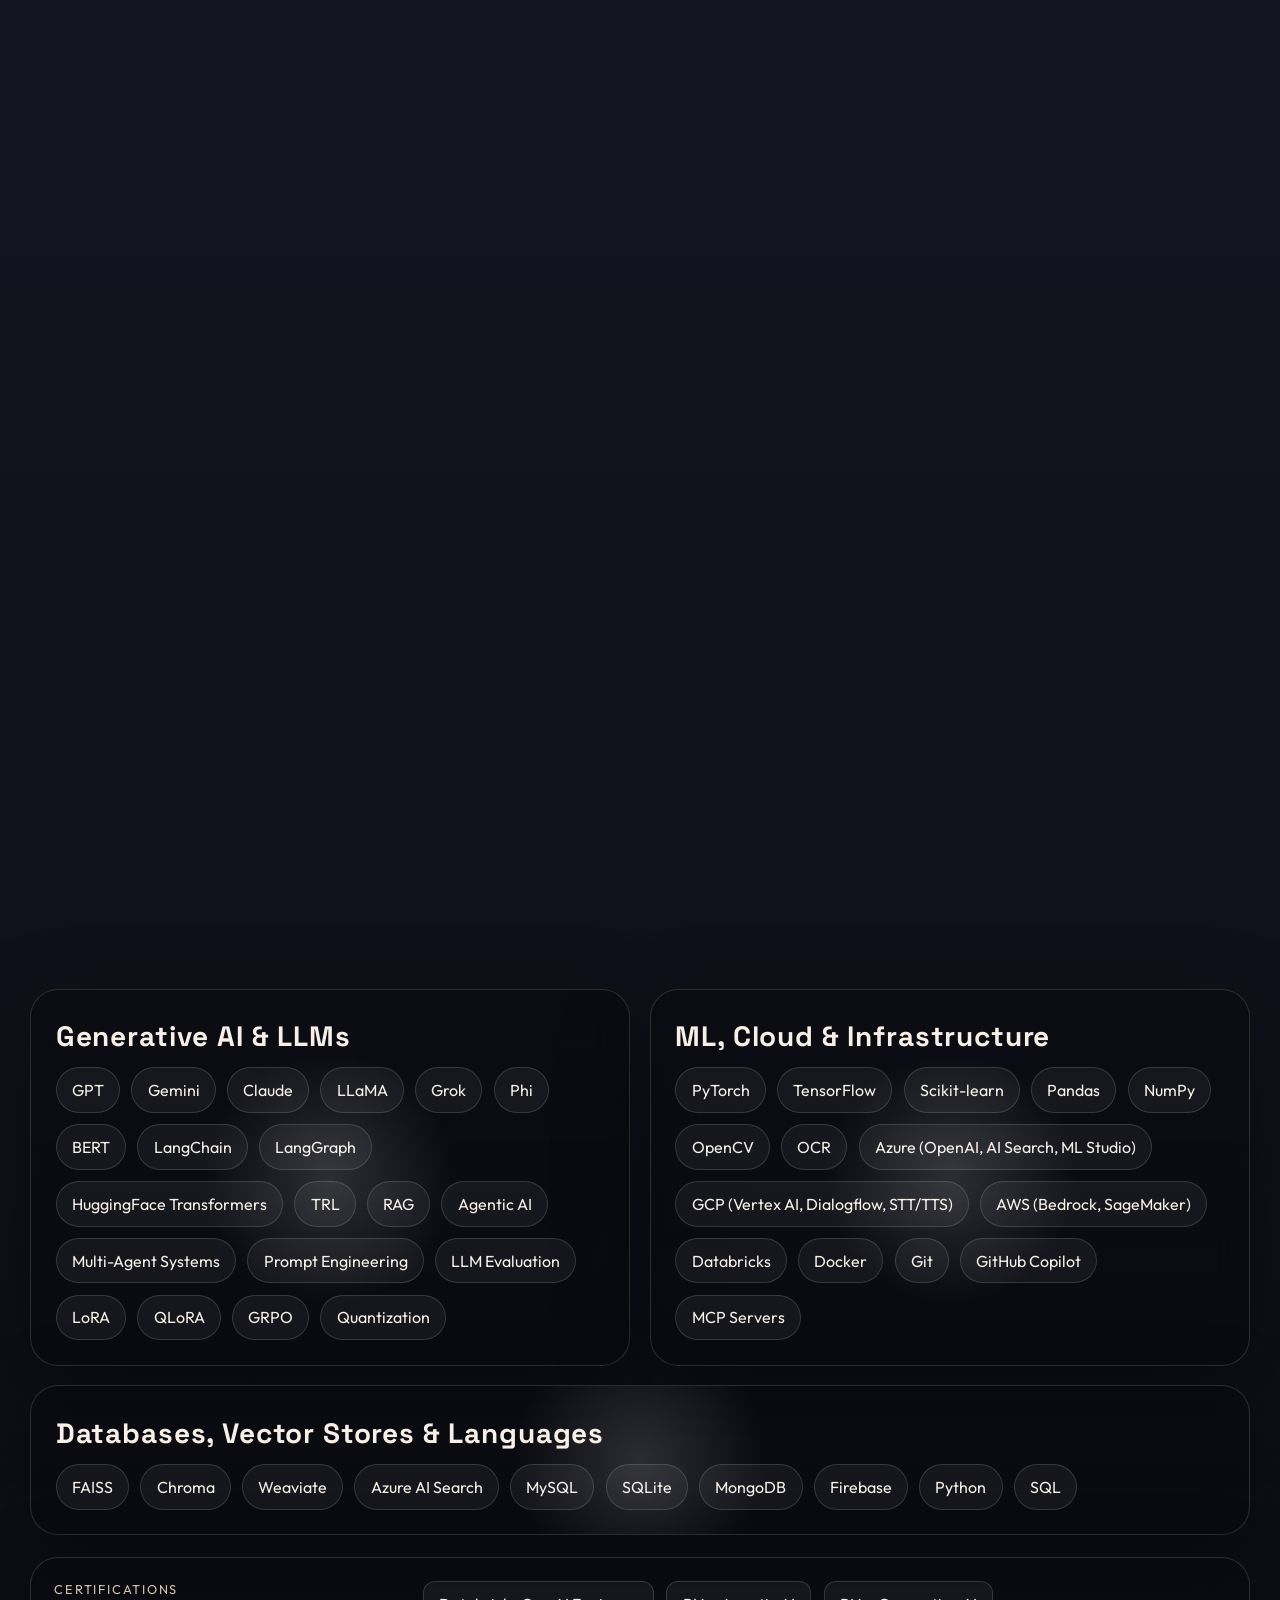
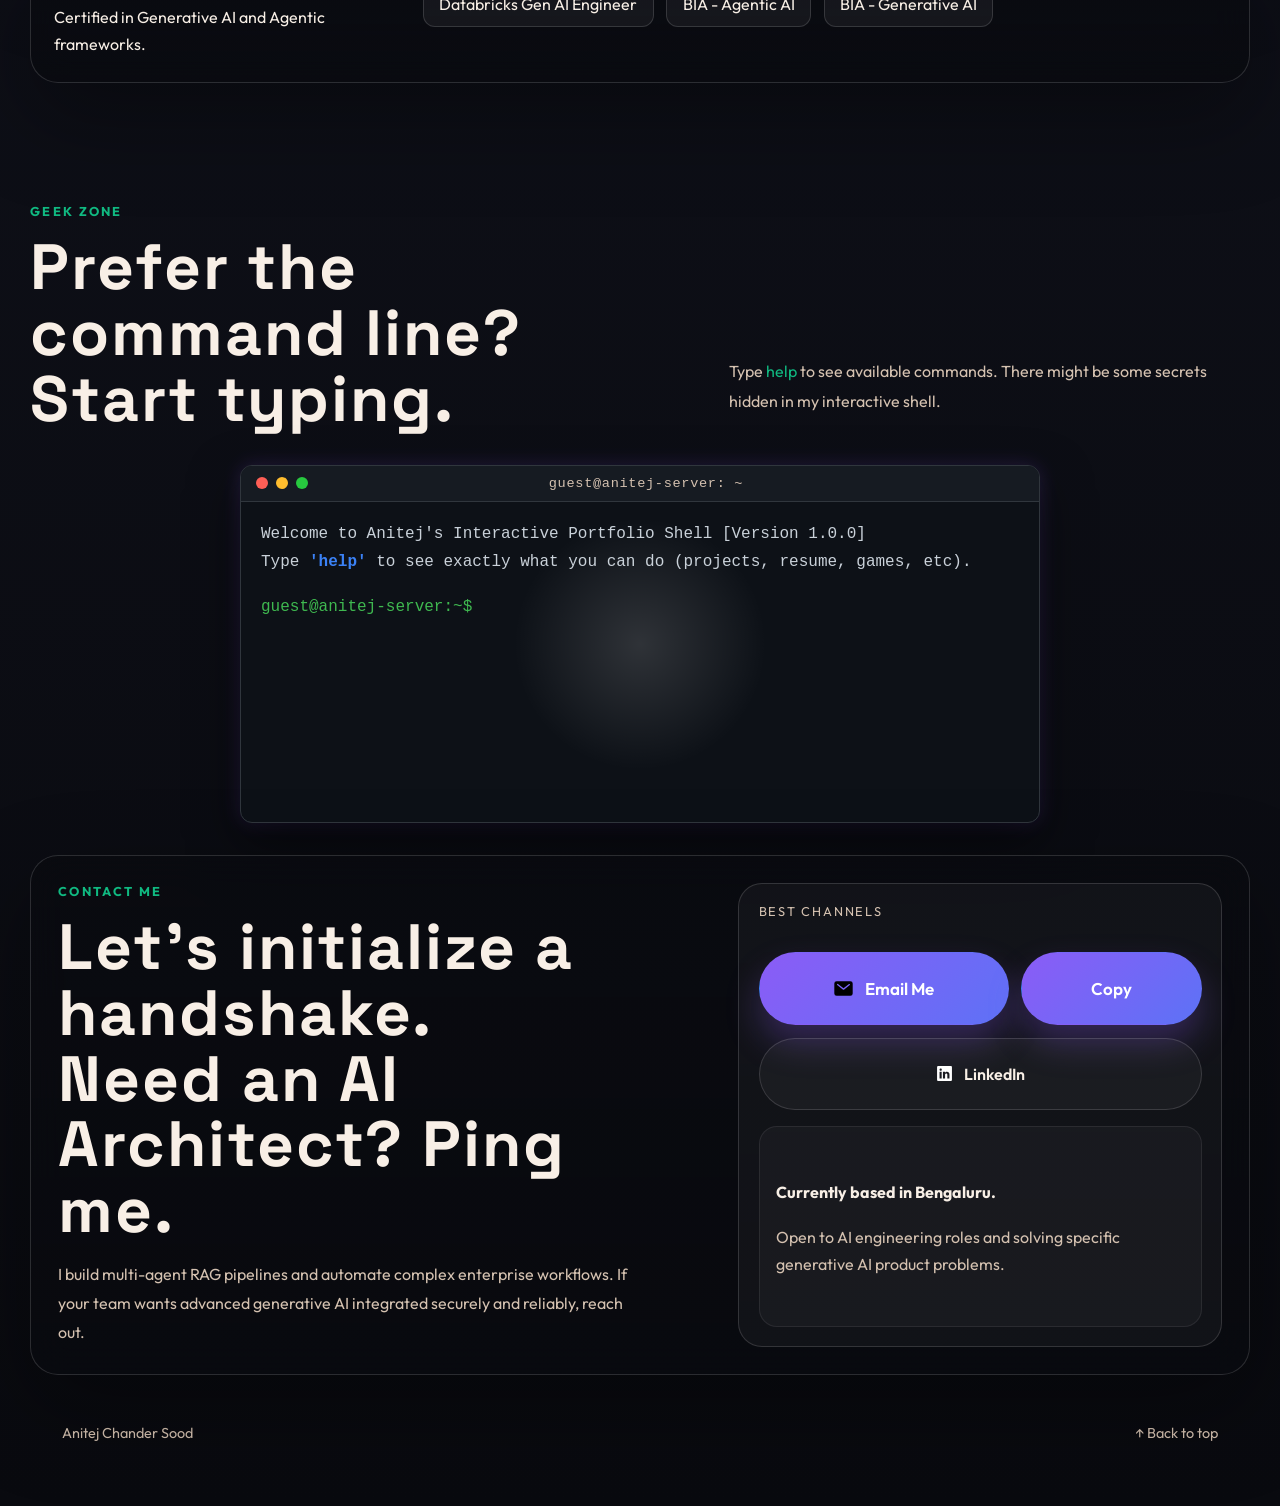
==== commit d4450b94: "fixed easter egg; fixed contact section" ====
--- a/index.html
+++ b/index.html
@@ -136,9 +136,12 @@
               AI Engineer in Bengaluru. Reach out for generative AI, multi-agent systems,
               RAG pipelines, or just a good engineering conversation.
             </p>
-            <div class="profile-meta" style="display: flex; gap: 0.75rem; margin-top: 1rem;">
-              <a class="button button-primary" href="https://www.linkedin.com/in/anitejcsood" target="_blank" rel="noreferrer" style="flex:1; text-align:center;">LinkedIn</a>
-              <button class="button button-secondary" type="button" style="flex:1;" onclick="navigator.clipboard.writeText('anitejchandersood@gmail.com').then(()=>{this.textContent='Copied!'; setTimeout(()=>this.textContent='Email Me',1500)})">Email Me</button>
+            <div class="profile-meta" style="display: flex; flex-direction: column; gap: 0.75rem; margin-top: 1rem;">
+              <a class="button button-primary" href="https://www.linkedin.com/in/anitejcsood" target="_blank" rel="noreferrer" style="text-align:center;">LinkedIn</a>
+              <div style="display: flex; gap: 0.5rem;">
+                <a class="button button-secondary" href="mailto:anitejchandersood@gmail.com" style="flex: 2; text-align: center;">Email Me</a>
+                <button class="button button-secondary" type="button" style="flex: 1; padding: 0;" onclick="navigator.clipboard.writeText('anitejchandersood@gmail.com').then(()=>{const original=this.innerHTML; this.innerHTML='<span style=\'color:#10b981\'>✔</span>'; setTimeout(()=>this.innerHTML=original, 1500)})" title="Copy Email">Copy</button>
+              </div>
             </div>
           </div>
         </section>
@@ -488,8 +491,11 @@
             <div class="contact-panel">
               <div class="contact-stack">
                 <p class="card-kicker">Best channels</p>
-                <button class="button button-primary" type="button" id="copy-email-btn"><img src="assets/logo-mail.svg" alt="" / loading="lazy">Copy Email</button>
-                <a class="button button-secondary" href="https://linkedin.com/in/anitejcsood" target="_blank" rel="noreferrer" data-testid="btn-linkedin"><img src="assets/logo-linkedin.svg" alt="" / loading="lazy">LinkedIn</a>
+                <div style="display: flex; gap: 0.75rem; width: 100%;">
+                  <a class="button button-primary" href="mailto:anitejchandersood@gmail.com" style="flex: 1.5; justify-content: center;"><img src="assets/logo-mail.svg" alt="" / loading="lazy">Email Me</a>
+                  <button class="button button-primary" type="button" id="copy-email-btn" style="flex: 1; justify-content: center;">Copy</button>
+                </div>
+                <a class="button button-secondary" href="https://linkedin.com/in/anitejcsood" target="_blank" rel="noreferrer" data-testid="btn-linkedin" style="width: 100%; justify-content: center;"><img src="assets/logo-linkedin.svg" alt="" / loading="lazy">LinkedIn</a>
               </div>
               <div class="contact-note">
                 <strong>Currently based in Bengaluru.</strong>
@@ -557,28 +563,25 @@
     const originalTransition = document.body.style.transition;
     
     document.body.style.transition = "all 2s ease";
-    document.body.style.filter = "hue-rotate(90deg) contrast(150%)"; 
     
     const div = document.createElement('div');
     div.innerText = "SYSTEM OVERRIDE INITIATED...";
     div.style.position = "fixed";
-    div.style.top = "0";
-    div.style.left = "0";
-    div.style.width = "100%";
-    div.style.height = "100px";
+    div.style.inset = "0";
     div.style.display = "flex";
     div.style.alignItems = "center";
     div.style.justifyContent = "center";
     div.style.color = "#00ff00";
     div.style.fontFamily = "'Courier New', monospace";
-    div.style.fontSize = "clamp(1.5rem, 5vw, 3rem)";
+    div.style.fontSize = "clamp(2rem, 8vw, 5rem)";
     div.style.fontWeight = "bold";
     div.style.zIndex = "2147483647";
-    div.style.textShadow = "0 0 15px #00ff00";
-    div.style.background = "linear-gradient(to bottom, rgba(0,0,0,0.9) 0%, rgba(0,0,0,0) 100%)";
+    div.style.textShadow = "0 0 20px #00ff00, 0 0 40px #00ff00";
+    div.style.background = "rgba(0, 0, 0, 0.7)";
+    div.style.backdropFilter = "blur(8px)";
     div.style.pointerEvents = "none";
     div.style.textTransform = "uppercase";
-    div.style.letterSpacing = "0.3em";
+    div.style.letterSpacing = "0.2em";
     document.body.appendChild(div);
     
     setTimeout(() => {
@@ -672,7 +675,7 @@
     } else if (cmd === 'projects') {
         resDiv.innerHTML = "1. LinkedIn AI Agent (End-to-end content automation) [GitHub]<br>2. Synthetic Data Gen Pipeline (Production-grade dataset synthesis)<br>3. Multi-Agent Procurement Intelligence (70% vendor shortlisting acceleration)";
     } else if (cmd === 'contact') {
-        resDiv.innerHTML = "Email: anitejchandersood@gmail.com<br>LinkedIn: linkedin.com/in/anitejcsood<br>Location: Bengaluru";
+        resDiv.innerHTML = "Email: <a href='mailto:anitejchandersood@gmail.com' style='color:var(--accent); text-decoration:underline;'>anitejchandersood@gmail.com</a><br>LinkedIn: <a href='https://linkedin.com/in/anitejcsood' target='_blank' style='color:var(--accent); text-decoration:underline;'>linkedin.com/in/anitejcsood</a><br>Location: Bengaluru";
     } else if (cmd === 'resume') {
         resDiv.innerHTML = "<span class=\"term-success\">Initiating download... Anitej_Chander_Sood_Resume.pdf</span>";
         const a = document.createElement('a');
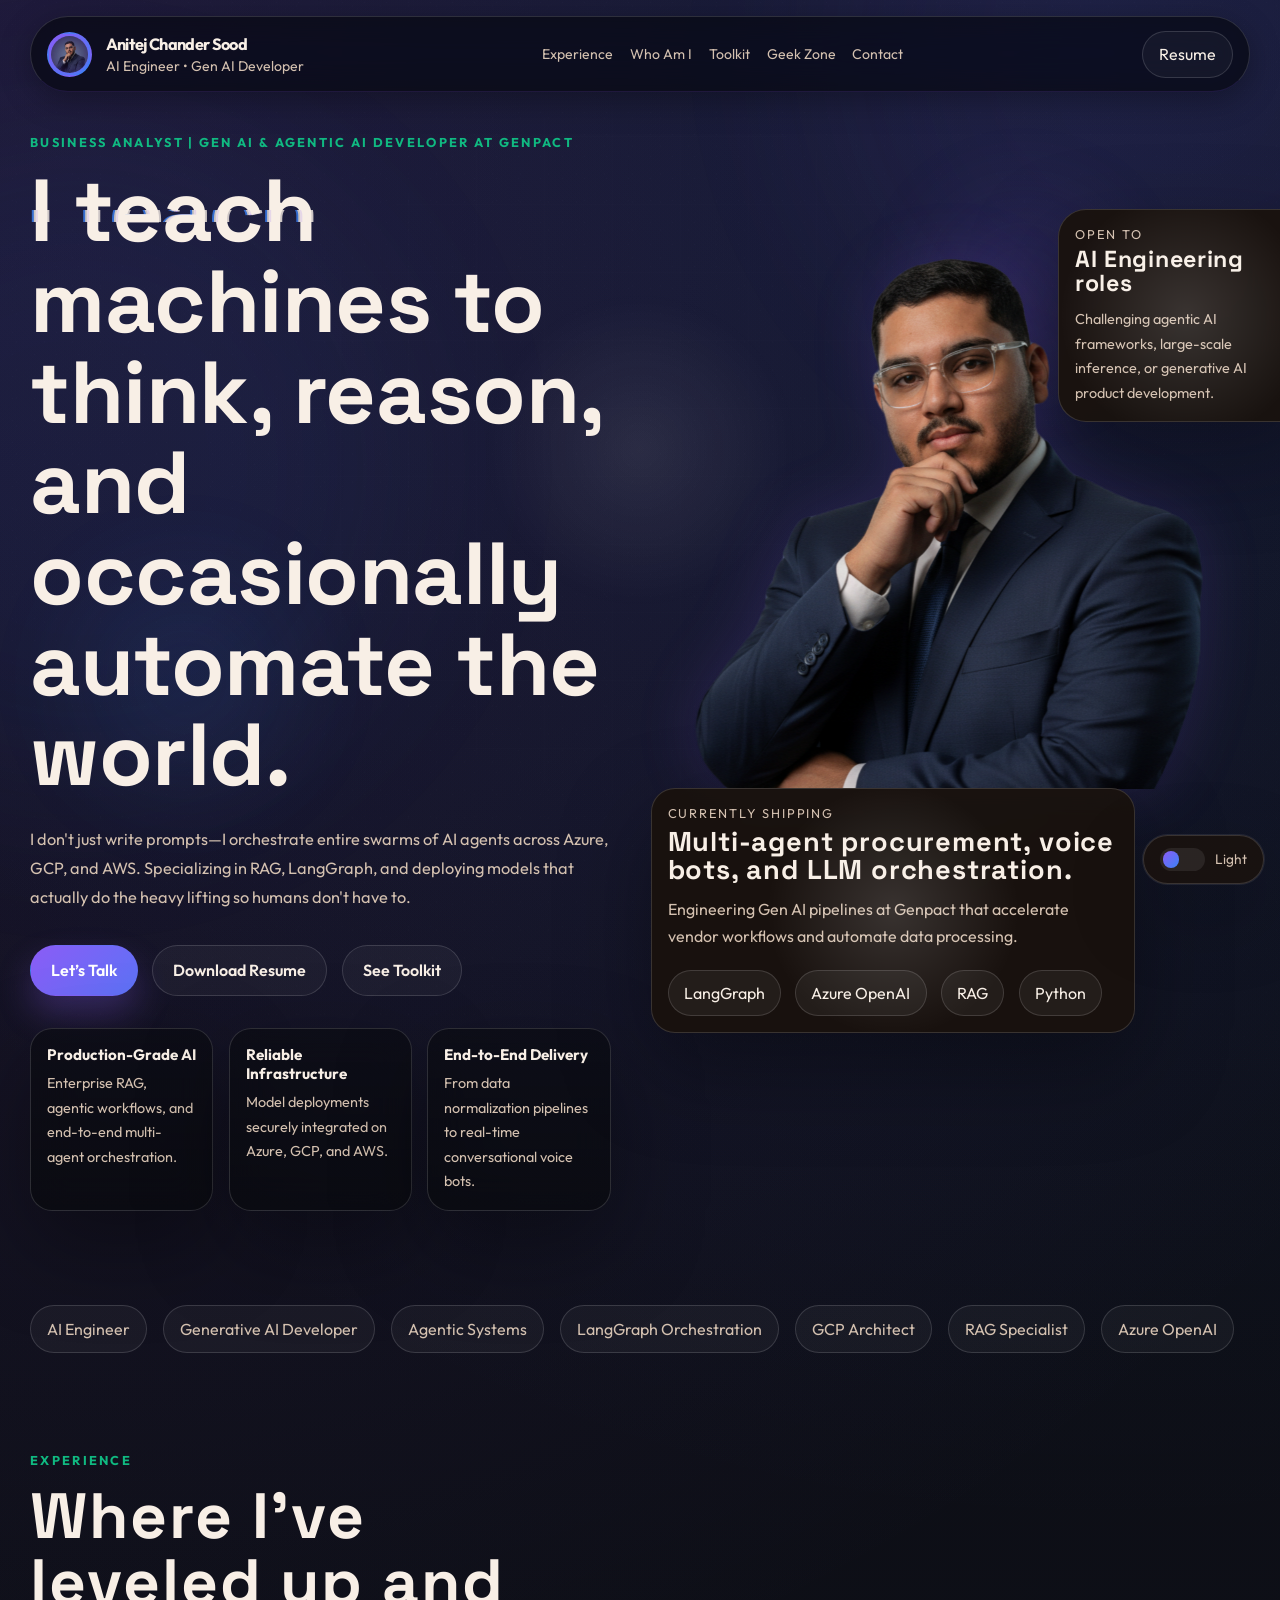
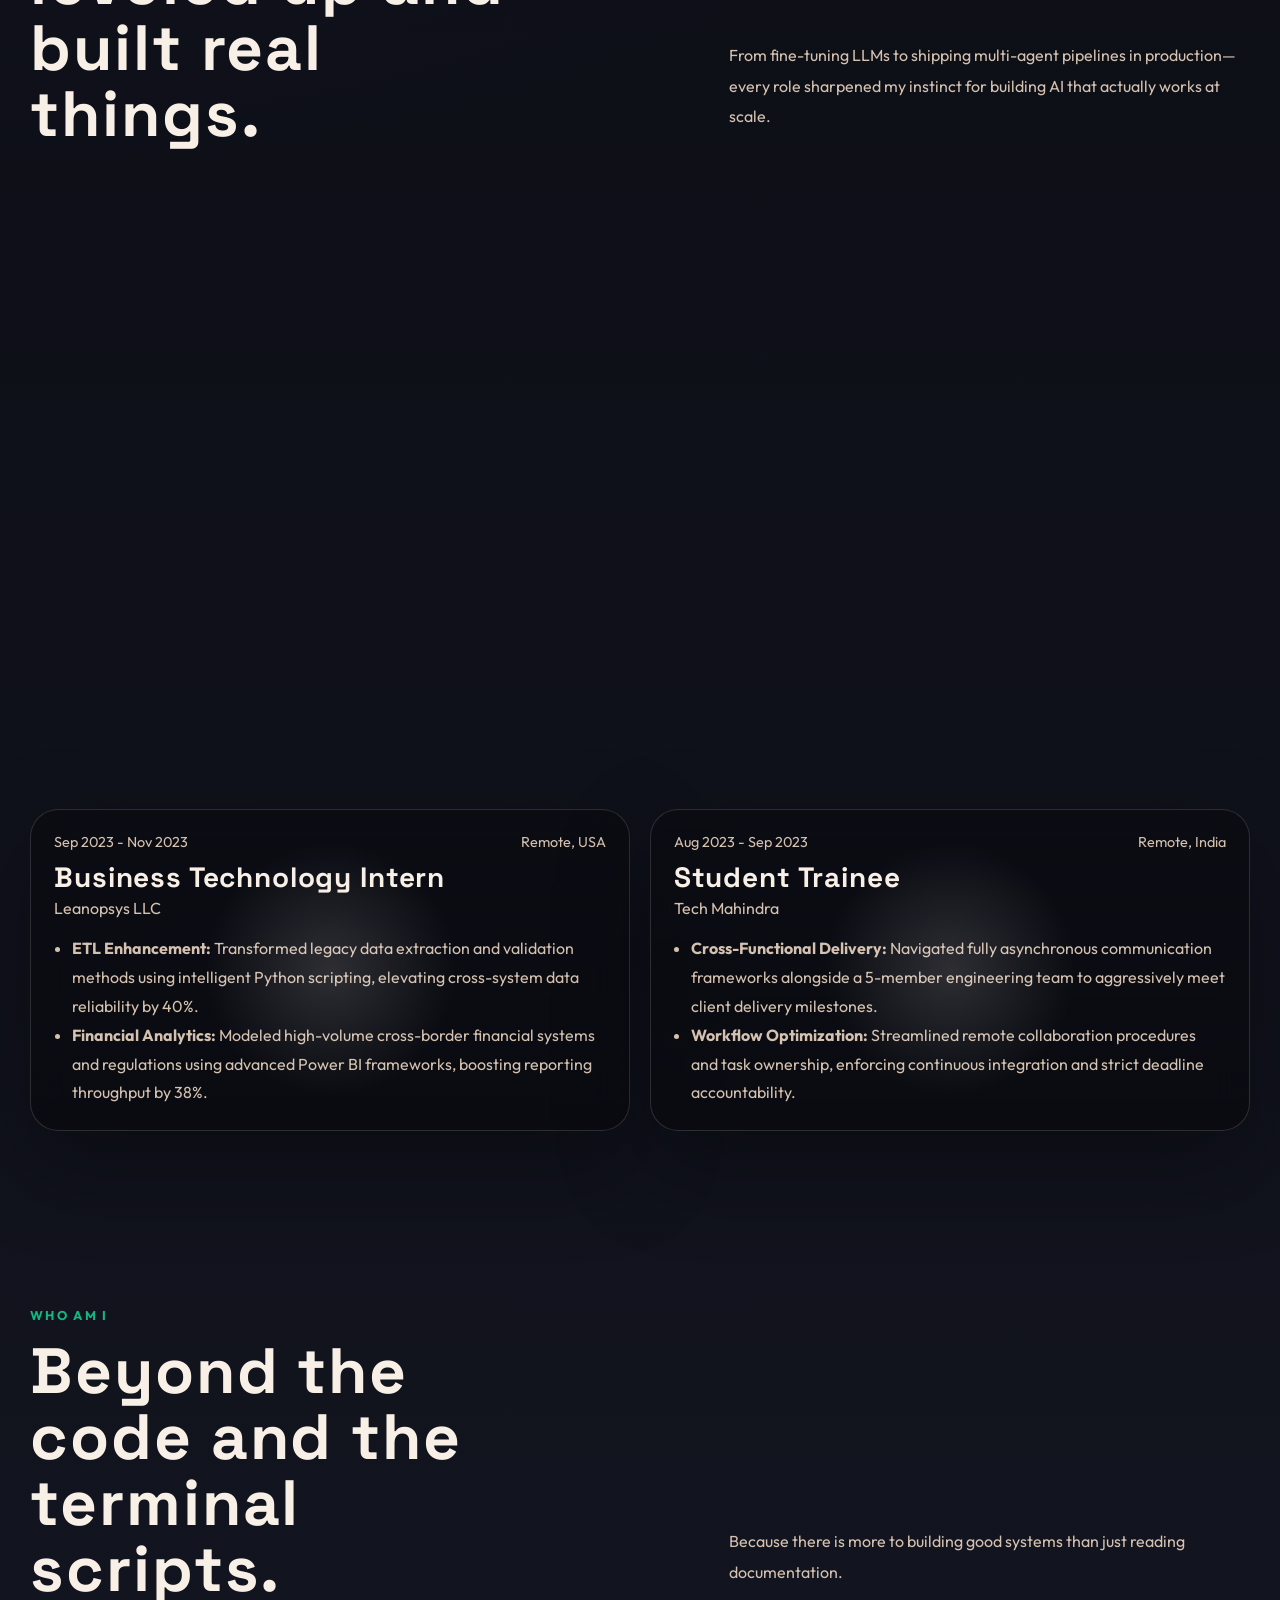
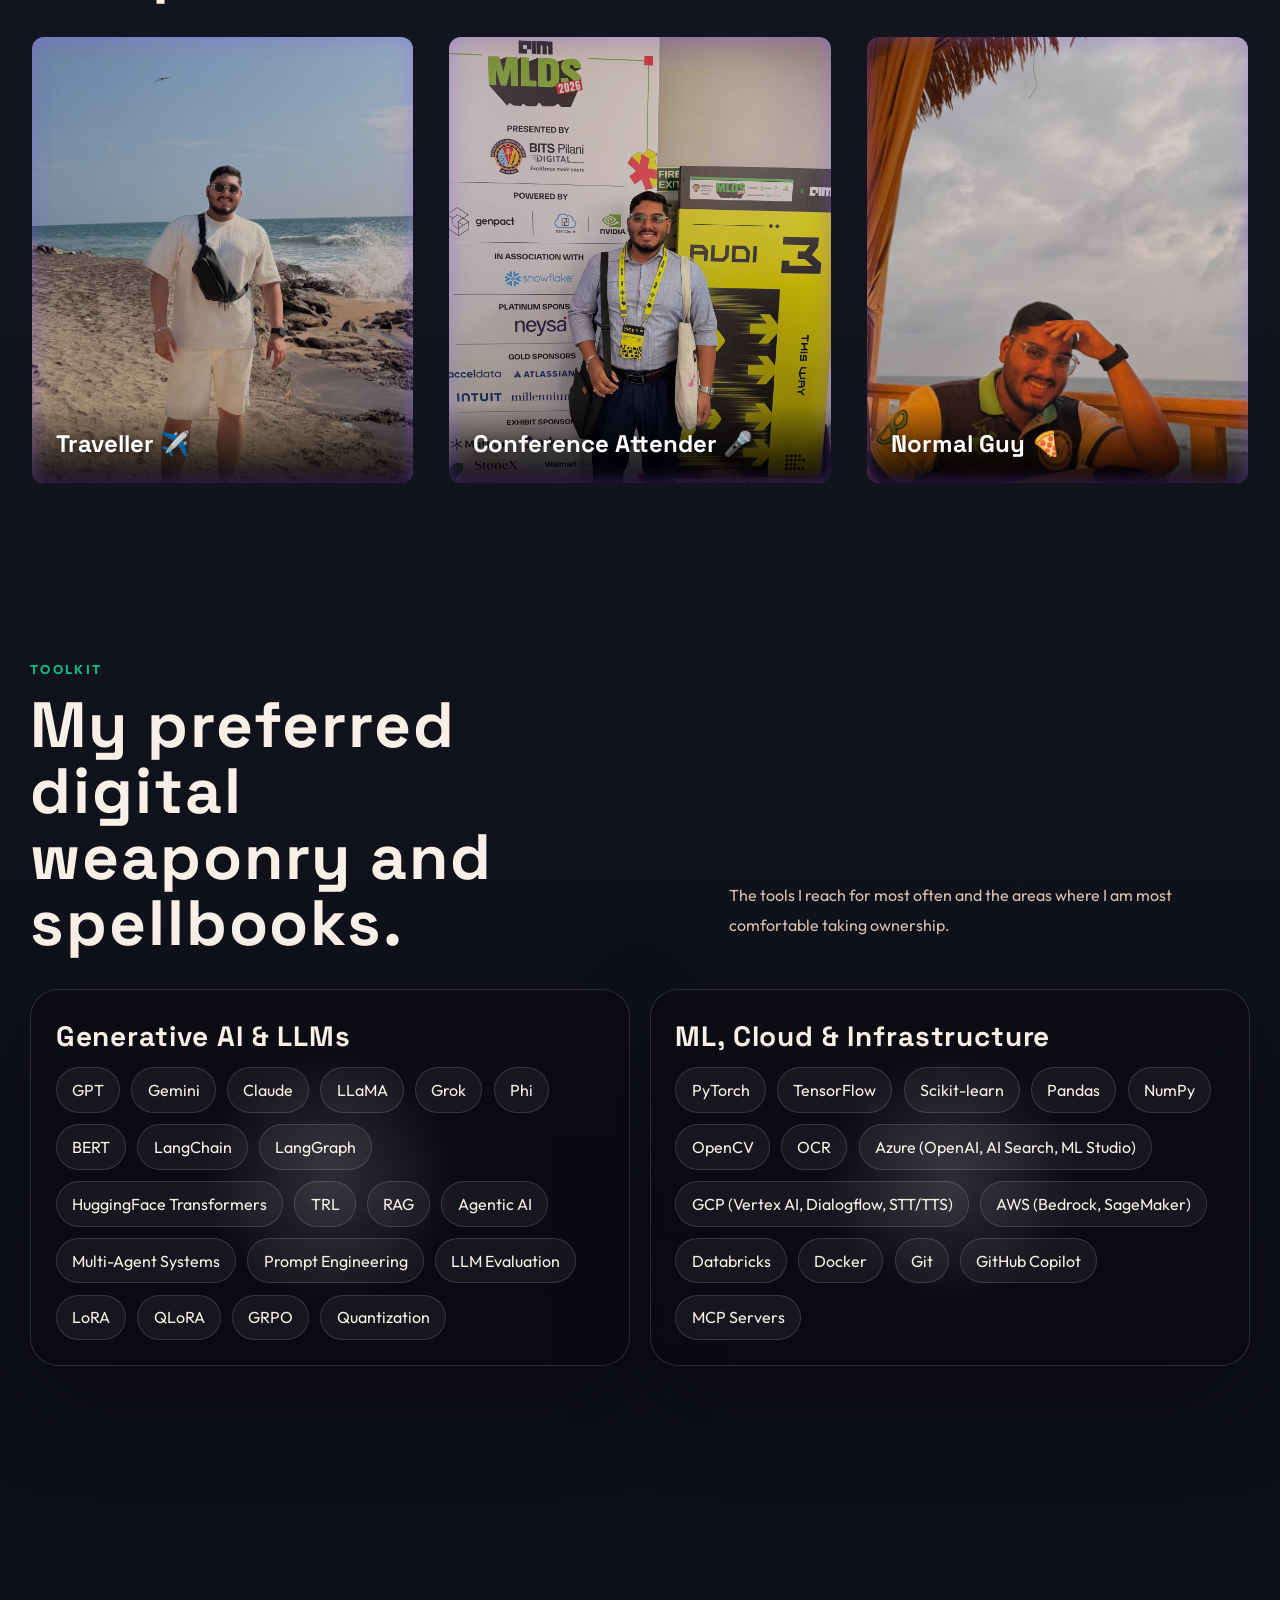
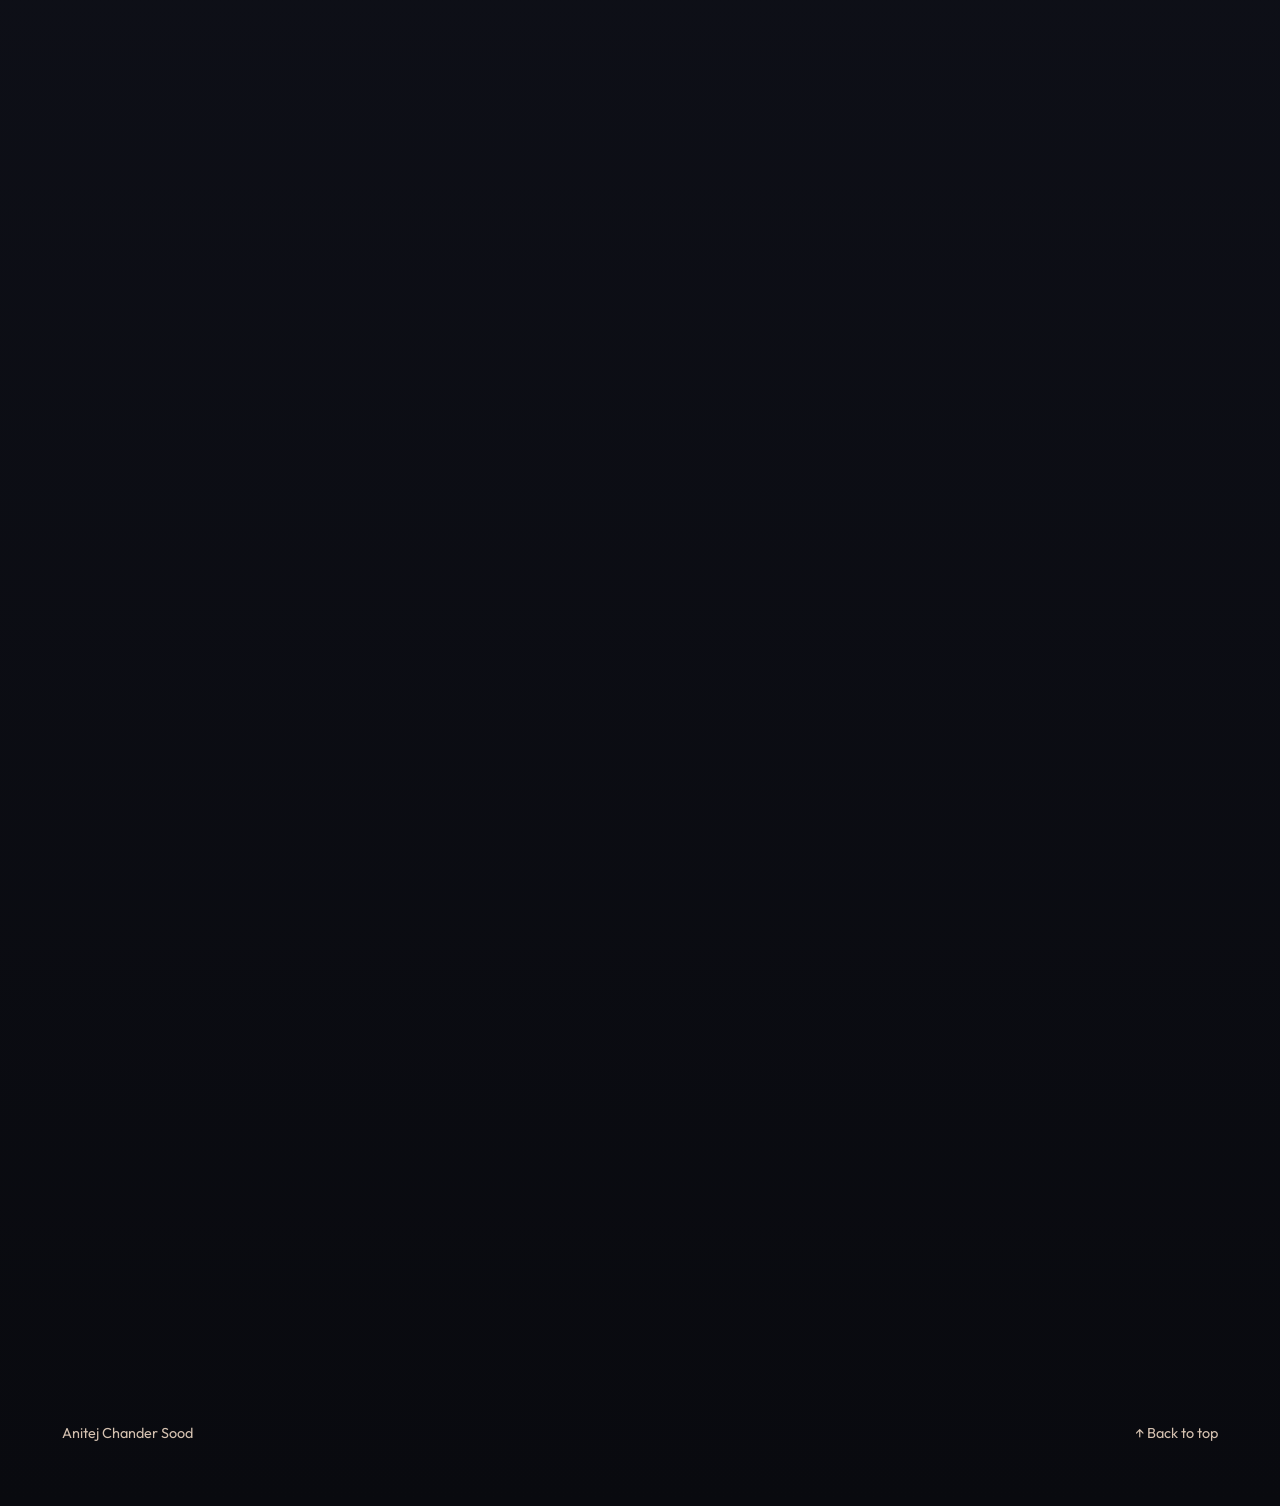
==== commit 656d990c: "commit history" ====
--- a/index.html
+++ b/index.html
@@ -807,3 +807,4 @@
 
 </body>
 </html>
+
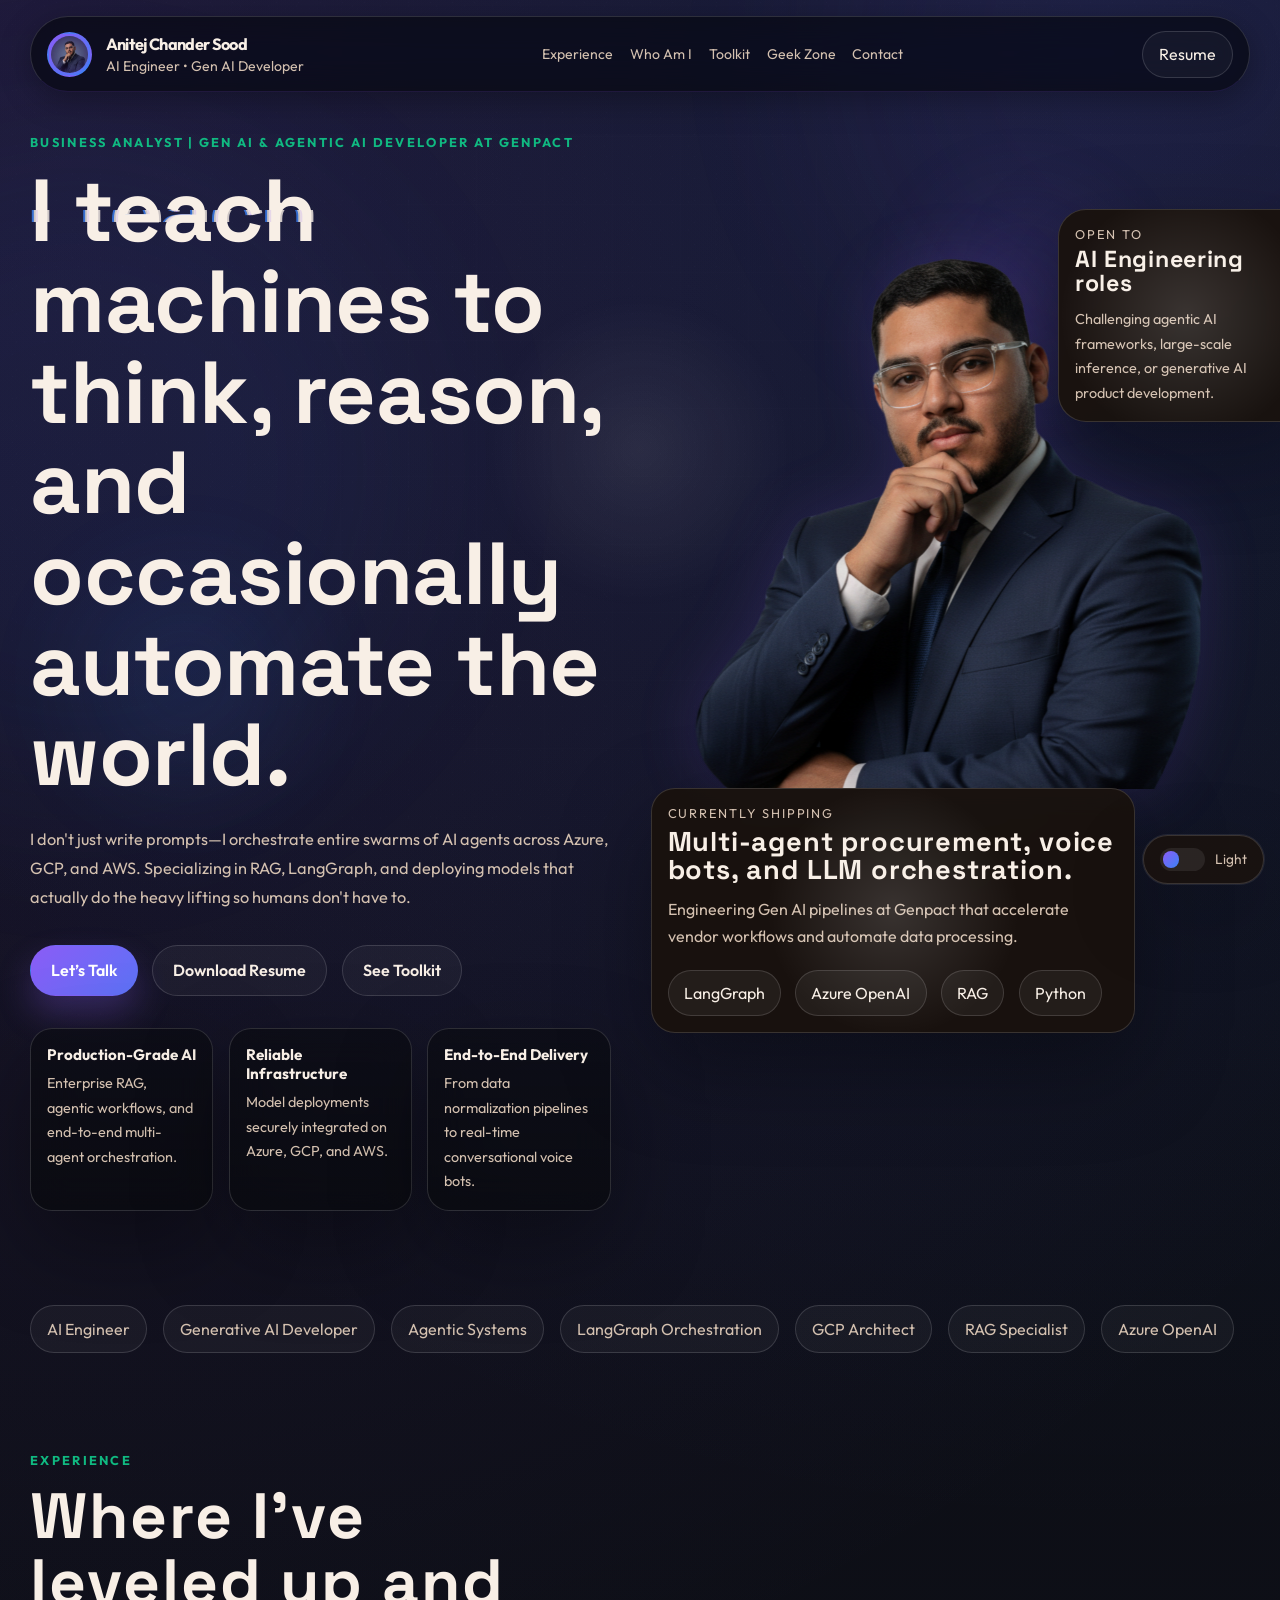
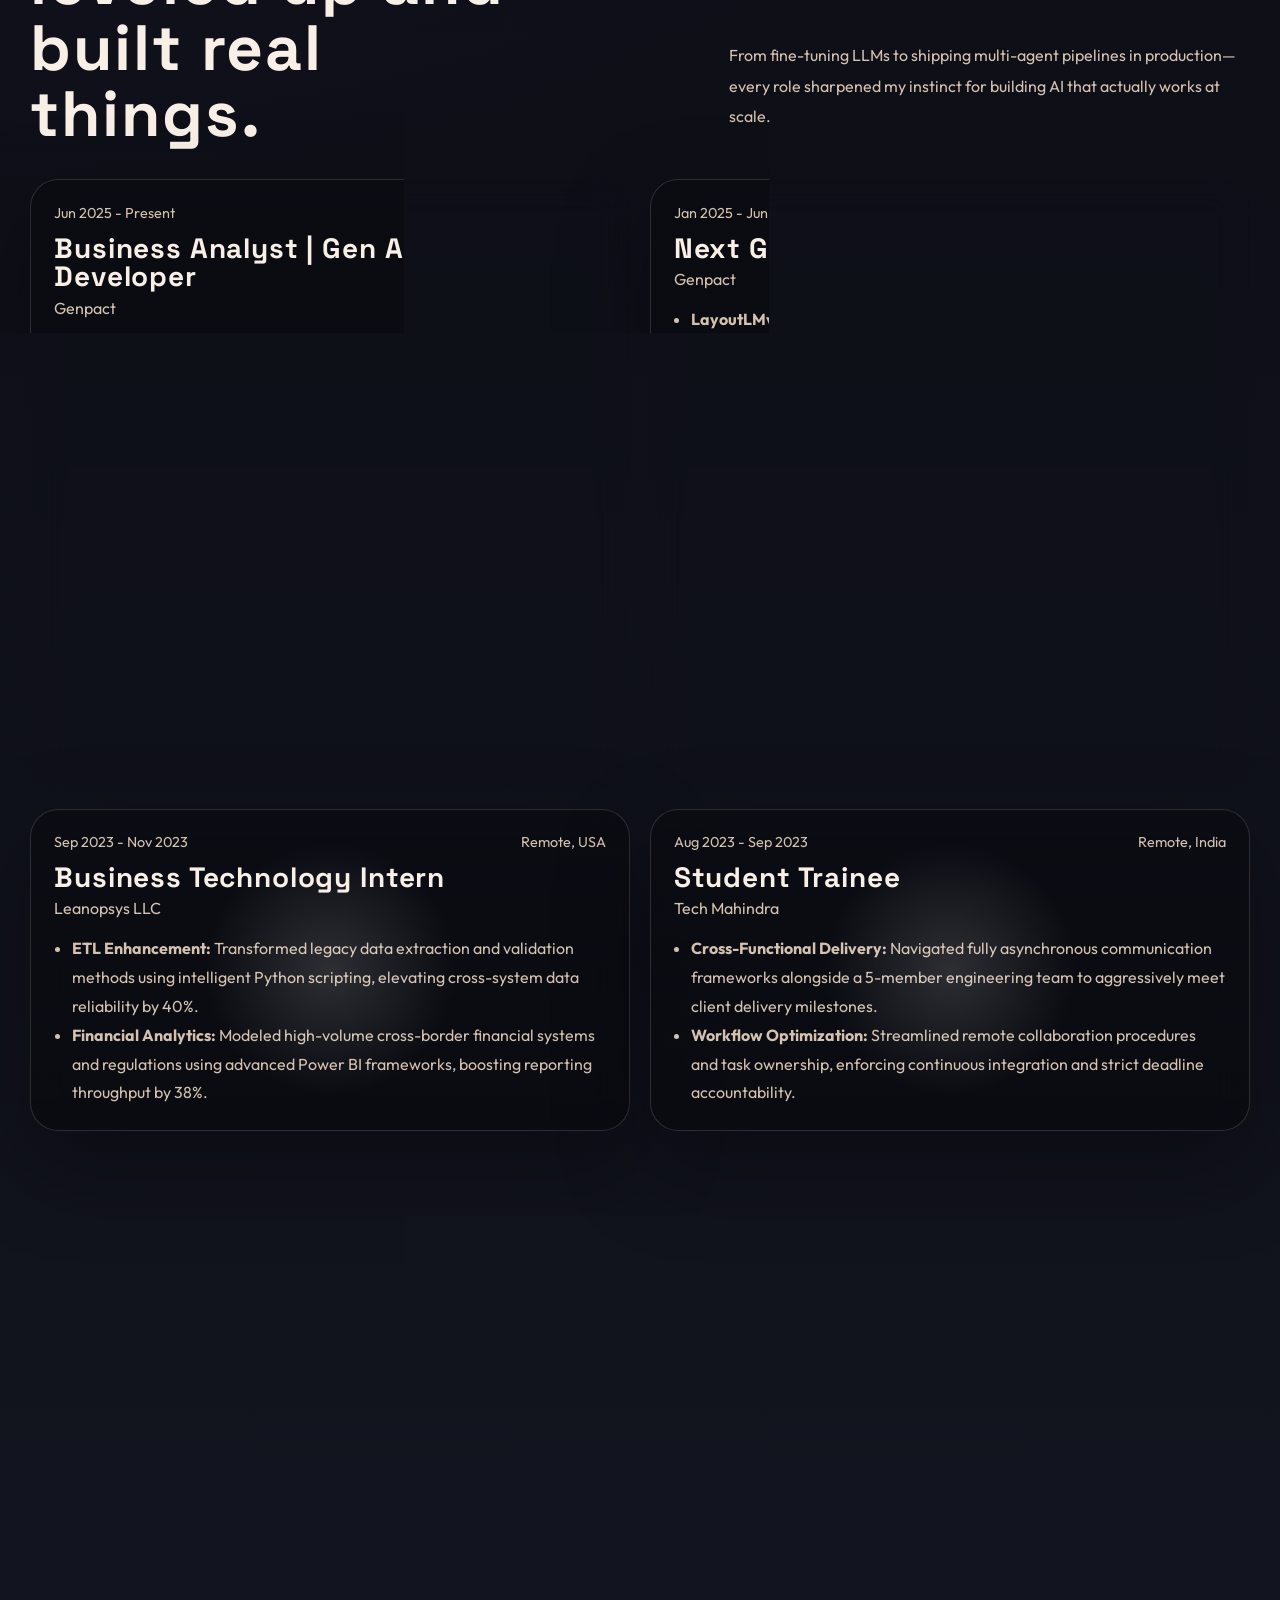
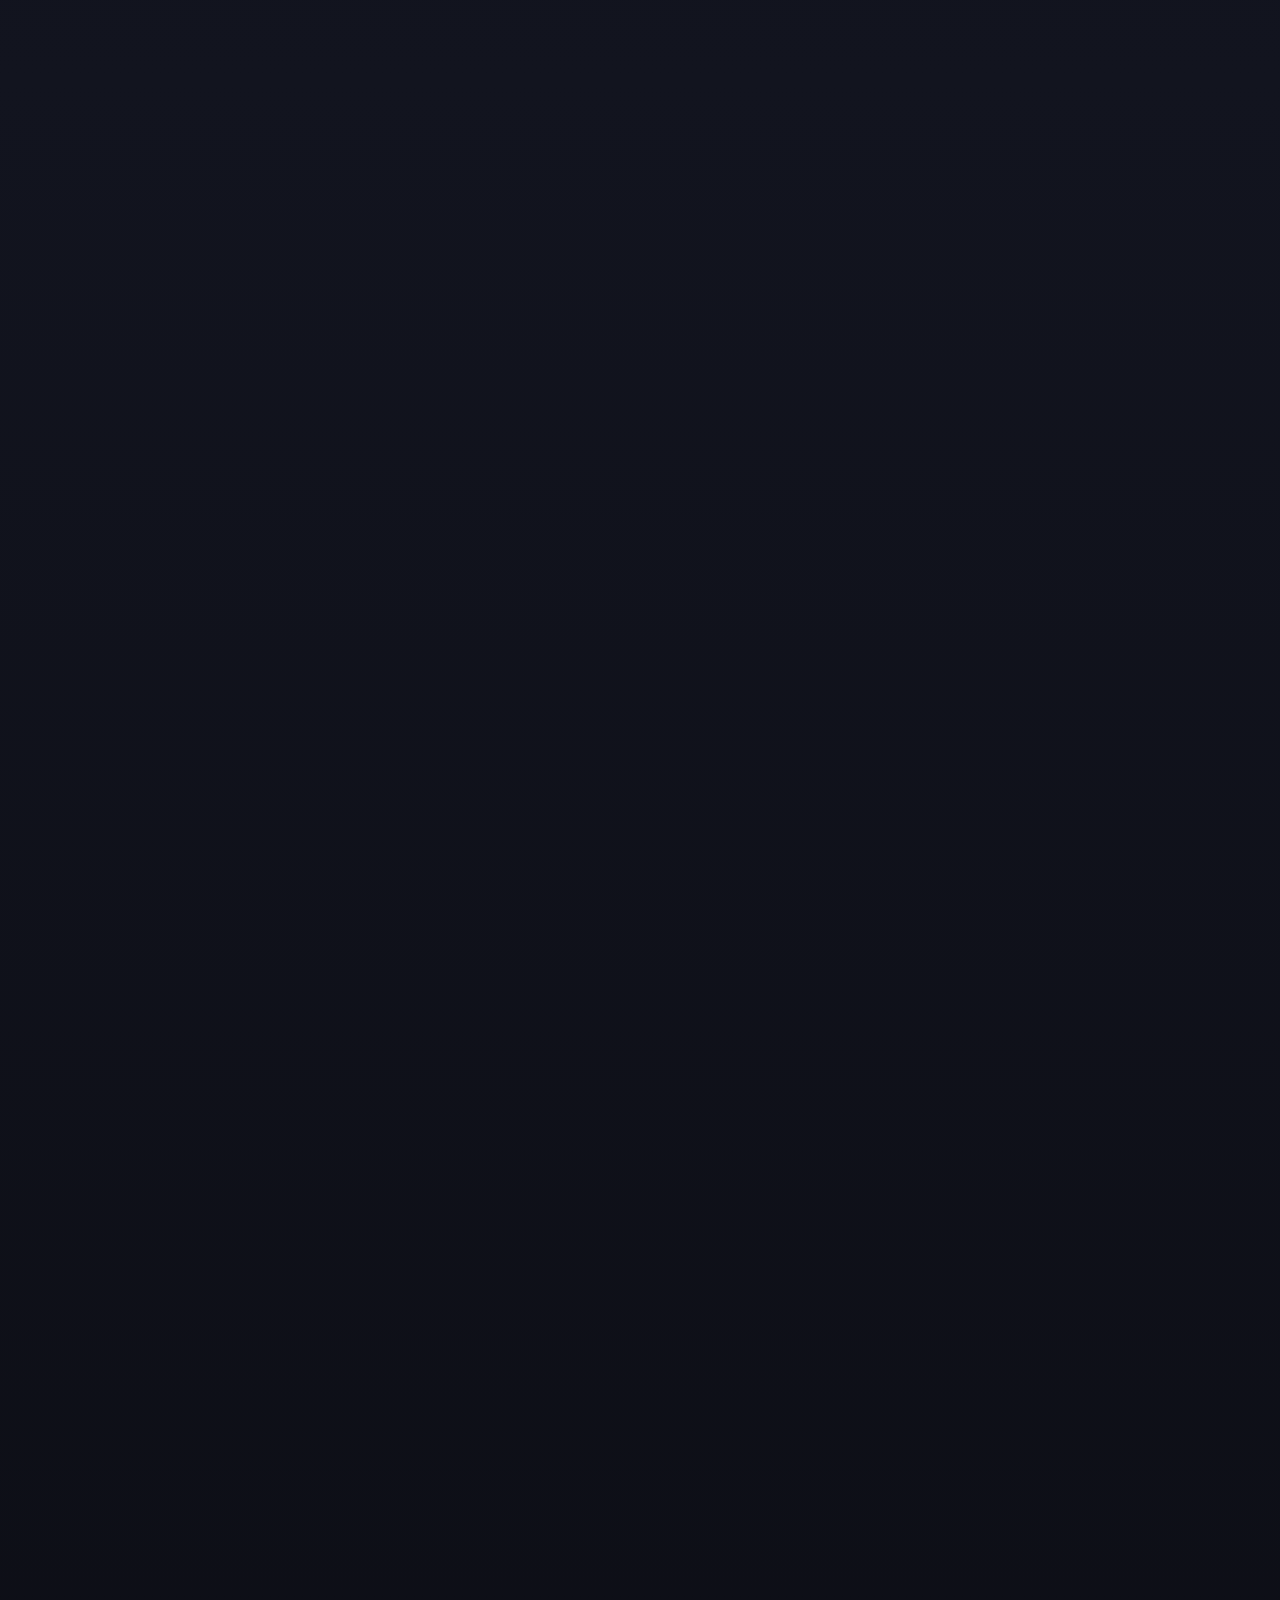
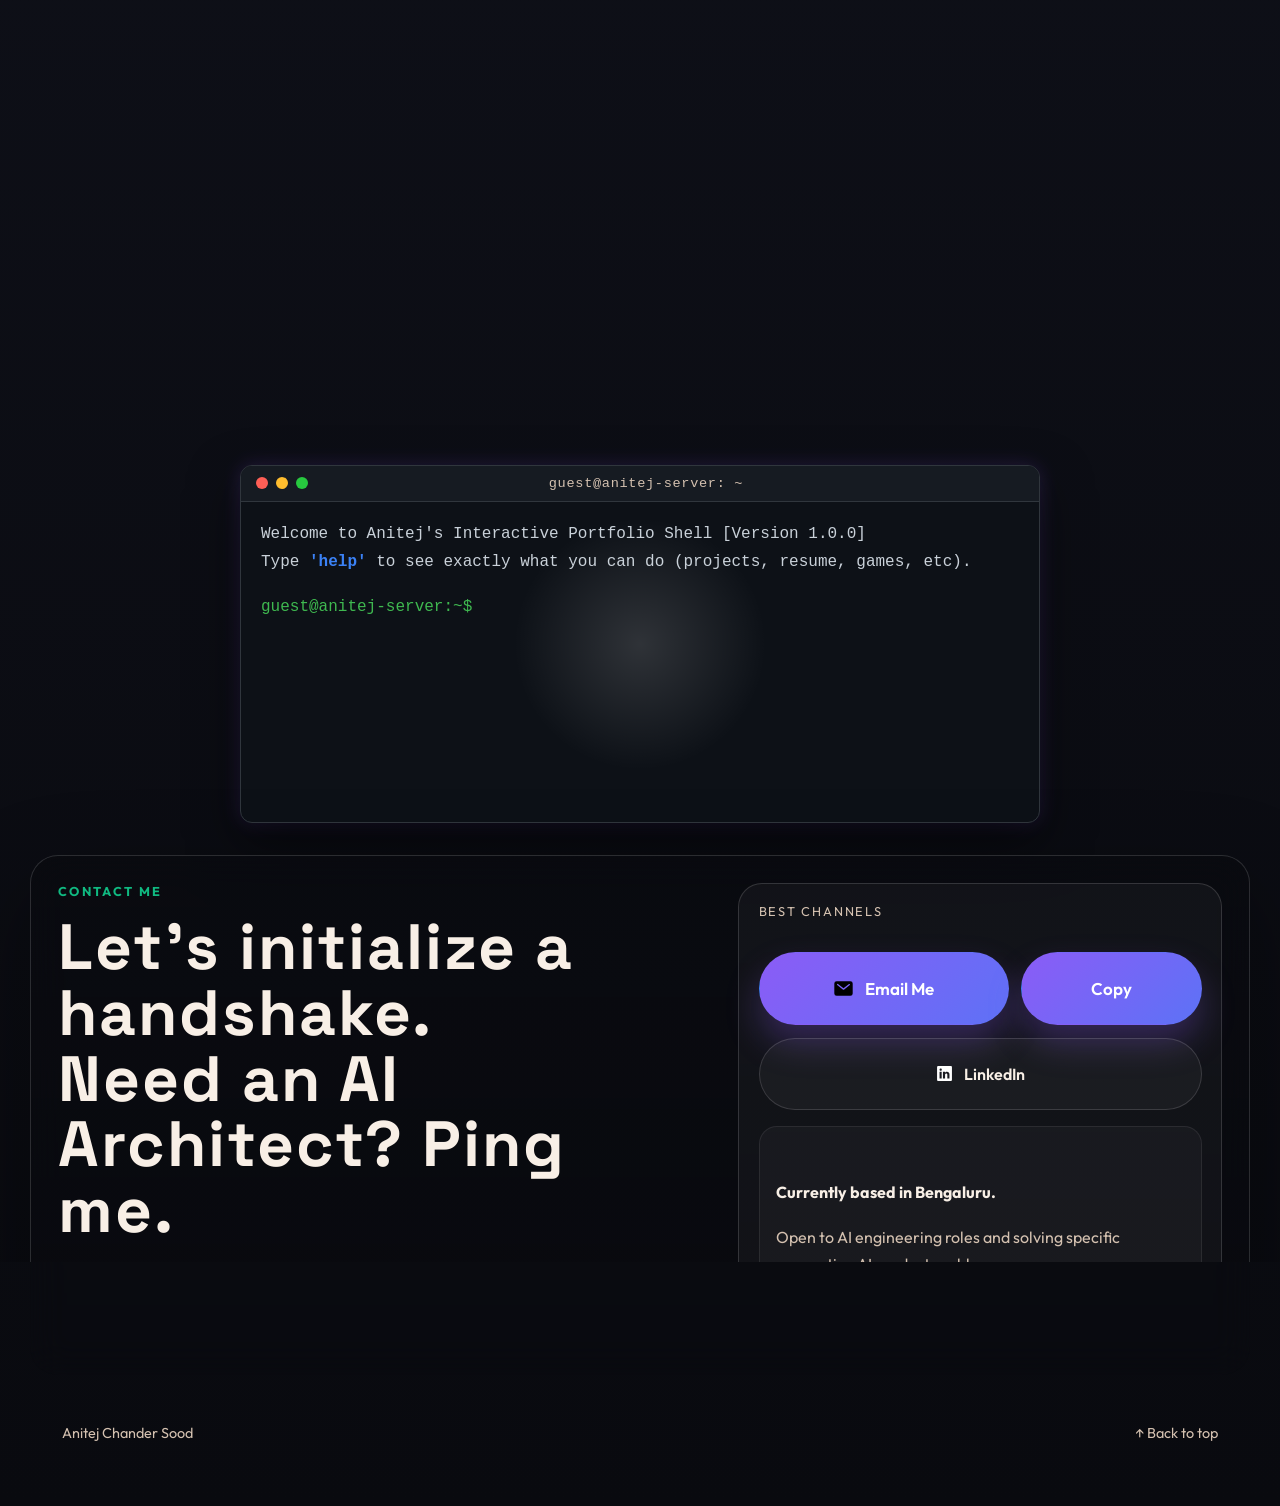
==== commit d5a5eeef: "refactor: optimize glitch animations with clip-path, add guitarist portrait, and implement interacti" ====
--- a/index.html
+++ b/index.html
@@ -386,12 +386,12 @@
             <div class="whoami-card neon-slot reveal">
               <div class="whoami-card-inner">
                 <div class="whoami-card-front">
-                   <img src="assets/normal_guy.avif" alt="Normal Guy" onerror="this.style.opacity='0.1'" loading="lazy">
-                   <div class="whoami-title">Normal Guy 🍕</div>
+                   <img src="assets/guitarist.avif" alt="Guitarist" onerror="this.style.opacity='0.1'" loading="lazy">
+                   <div class="whoami-title">Guitarist & Singer 🎸</div>
                 </div>
                 <div class="whoami-card-back">
-                   <h3>Relatable & Chill</h3>
-                   <p>When the servers are stable, the loss function is 0.2, and the agents are sleeping, I'm just a normal guy enjoying life, gaming, and touching grass.</p>
+                   <h3>Six Strings & A Voice</h3>
+                   <p>When I'm not pushing commits, I'm playing guitar and singing. Music is my other language — the one that doesn't throw runtime errors (usually).</p>
                 </div>
               </div>
             </div>
@@ -519,7 +519,51 @@
 <div id="pacman-overlay" class="pacman-overlay hidden" style="z-index: 999999;">
   <button id="close-pacman" class="close-pacman" style="cursor: pointer; z-index: 1000000; box-shadow: 0 0 20px rgba(0,0,0,0.8);">✖ Click to Close</button>
   <div class="pacman-container">
-    <iframe id="pacman-iframe" src="" data-src="https://play-pac-man.github.io/pac-man/" width="100%" height="100%" style="border:none; border-radius: 12px; overflow:hidden;" onload="this.focus()" allow="autoplay"></iframe>
+    <!-- Loading spinner shown while iframe loads -->
+    <div id="pacman-loader" style="
+        position:absolute; inset:0; display:flex; flex-direction:column;
+        align-items:center; justify-content:center; gap:1.2rem;
+        background:#000; border-radius:12px; z-index:2;">
+      <div id="pacman-spinner" style="
+          width:48px; height:48px; border-radius:50%;
+          border:4px solid rgba(255,220,0,0.15);
+          border-top-color:#ffd700;
+          animation:cyber-spin 0.8s linear infinite;">
+      </div>
+      <div id="pacman-status" style="color:#ffd700; font-family:'Courier New',monospace; font-size:0.85rem; letter-spacing:0.1em;">
+        LOADING PAC-MAN...
+      </div>
+      
+      <!-- Fallback Actions (Retry or Open Direct) -->
+      <div id="pacman-error-actions" style="display:none; flex-direction:column; align-items:center; gap:0.8rem;">
+        <div style="color:#f85149; font-family:'Courier New',monospace; font-size:0.75rem; margin-bottom:0.2rem;">
+          FAILED TO LOAD IFRAME
+        </div>
+        <div style="display:flex; gap:0.6rem;">
+          <button id="pacman-retry" onclick="retryPacman()" style="
+              background:#30363d; color:#c9d1d9; border:1px solid rgba(240,246,252,0.1);
+              padding:0.6rem 1.2rem; border-radius:8px;
+              font-family:inherit; font-size:0.8rem;
+              cursor:pointer; letter-spacing:0.05em; transition:0.2s;">
+            ↺ Retry
+          </button>
+          <a href="https://pacman.anitej.online" target="_blank" style="
+              background:#ffd700; color:#000; text-decoration:none;
+              padding:0.6rem 1.2rem; border-radius:8px;
+              font-family:inherit; font-size:0.8rem; font-weight:bold;
+              cursor:pointer; letter-spacing:0.05em; transition:0.2s;">
+            ↗ Open Direct
+          </a>
+        </div>
+      </div>
+    </div>
+    <iframe id="pacman-iframe" src="" data-src="https://pacman.anitej.online"
+        width="100%" height="100%"
+        style="border:none; border-radius:12px; overflow:hidden; position:relative; z-index:1;"
+        allow="autoplay"
+        onload="document.getElementById('pacman-loader').style.display='none';"
+        onerror="document.getElementById('pacman-error-actions').style.display='flex'; document.getElementById('pacman-spinner').style.display='none'; document.getElementById('pacman-status').style.display='none';">
+    </iframe>
   </div>
 </div>
 
@@ -535,7 +579,11 @@
 const aiCode = ['a', 'i'];
 
 document.addEventListener('keydown', (e) => {
-    // Konami
+    // Don't fire easter eggs while the user is typing in any input or textarea
+    const tag = document.activeElement?.tagName;
+    if (tag === 'INPUT' || tag === 'TEXTAREA') return;
+
+    // Konami (anitej)
     if (e.key === konamiCode[konamiIndex]) {
         konamiIndex++;
         if (konamiIndex === konamiCode.length) {
@@ -559,59 +607,245 @@
 });
 
 function activateMatrix() {
-    const originalFilter = document.body.style.filter;
-    const originalTransition = document.body.style.transition;
-    
-    document.body.style.transition = "all 2s ease";
-    
-    const div = document.createElement('div');
-    div.innerText = "SYSTEM OVERRIDE INITIATED...";
-    div.style.position = "fixed";
-    div.style.inset = "0";
-    div.style.display = "flex";
-    div.style.alignItems = "center";
-    div.style.justifyContent = "center";
-    div.style.color = "#00ff00";
-    div.style.fontFamily = "'Courier New', monospace";
-    div.style.fontSize = "clamp(2rem, 8vw, 5rem)";
-    div.style.fontWeight = "bold";
-    div.style.zIndex = "2147483647";
-    div.style.textShadow = "0 0 20px #00ff00, 0 0 40px #00ff00";
-    div.style.background = "rgba(0, 0, 0, 0.7)";
-    div.style.backdropFilter = "blur(8px)";
-    div.style.pointerEvents = "none";
-    div.style.textTransform = "uppercase";
-    div.style.letterSpacing = "0.2em";
-    document.body.appendChild(div);
-    
+    // Prevent double-triggering
+    if (document.getElementById('matrix-rain-overlay')) return;
+
+    const overlay = document.createElement('div');
+    overlay.id = 'matrix-rain-overlay';
+    overlay.style.cssText = `
+        position: fixed; inset: 0; z-index: 2147483647;
+        background: rgba(0,0,0,0.92); pointer-events: none;
+        opacity: 0; transition: opacity 0.4s ease;
+    `;
+
+    const canvas = document.createElement('canvas');
+    canvas.width  = window.innerWidth;
+    canvas.height = window.innerHeight;
+    canvas.style.cssText = 'position:absolute;inset:0;width:100%;height:100%;';
+    overlay.appendChild(canvas);
+
+    // "SYSTEM OVERRIDE" label on top of the rain
+    const label = document.createElement('div');
+    label.textContent = 'SYSTEM OVERRIDE';
+    label.style.cssText = `
+        position: absolute; top: 50%; left: 50%;
+        transform: translate(-50%, -50%);
+        color: #00ff00; font-family: 'Courier New', monospace;
+        font-size: clamp(1.5rem, 6vw, 4rem); font-weight: bold;
+        text-shadow: 0 0 20px #00ff00, 0 0 60px #00ff00, 0 0 100px #00ff00;
+        letter-spacing: 0.25em; text-transform: uppercase;
+        animation: matrixPulse 0.8s ease-in-out infinite alternate;
+        pointer-events: none; user-select: none;
+    `;
+    overlay.appendChild(label);
+
+    // Inject pulse keyframe once
+    if (!document.getElementById('matrix-keyframes')) {
+        const style = document.createElement('style');
+        style.id = 'matrix-keyframes';
+        style.textContent = `
+            @keyframes matrixPulse {
+                from { opacity: 0.7; text-shadow: 0 0 10px #00ff00, 0 0 30px #00ff00; }
+                to   { opacity: 1;   text-shadow: 0 0 20px #00ff00, 0 0 80px #00ff00, 0 0 120px #00ff00; }
+            }
+        `;
+        document.head.appendChild(style);
+    }
+
+    document.body.appendChild(overlay);
+
+    // Fade in
+    requestAnimationFrame(() => {
+        requestAnimationFrame(() => { overlay.style.opacity = '1'; });
+    });
+
+    // --- Matrix Rain Canvas ---
+    const ctx = canvas.getContext('2d');
+    const fontSize = 16;
+    const cols = Math.floor(canvas.width / fontSize);
+    const drops = Array.from({ length: cols }, () => Math.floor(Math.random() * -canvas.height / fontSize));
+    const chars = 'アイウエオカキクケコサシスセソタチツテトナニヌネノハヒフヘホマミムメモヤユヨラリルレロワヲン0123456789ABCDEFGHIJKLMNOPQRSTUVWXYZ';
+
+    let animFrame;
+    const draw = () => {
+        // Semi-transparent black trail
+        ctx.fillStyle = 'rgba(0, 0, 0, 0.05)';
+        ctx.fillRect(0, 0, canvas.width, canvas.height);
+
+        ctx.font = `${fontSize}px 'Courier New', monospace`;
+
+        drops.forEach((y, i) => {
+            const char = chars[Math.floor(Math.random() * chars.length)];
+            const x = i * fontSize;
+
+            // Bright white for the leading character
+            ctx.fillStyle = '#ffffff';
+            ctx.fillText(char, x, y * fontSize);
+
+            // Green trail behind
+            ctx.fillStyle = '#00ff41';
+            ctx.fillText(chars[Math.floor(Math.random() * chars.length)], x, (y - 1) * fontSize);
+
+            // Reset column to top (with random delay) after reaching bottom
+            if (y * fontSize > canvas.height && Math.random() > 0.975) {
+                drops[i] = 0;
+            }
+            drops[i]++;
+        });
+
+        animFrame = requestAnimationFrame(draw);
+    };
+    draw();
+
+    // Fade out and clean up after 4 seconds
     setTimeout(() => {
-        div.remove();
-        document.body.style.filter = originalFilter;
+        overlay.style.opacity = '0';
         setTimeout(() => {
-            document.body.style.transition = originalTransition;
-        }, 2000);
+            cancelAnimationFrame(animFrame);
+            overlay.remove();
+        }, 500);
     }, 4000);
 }
 
 function activateAIGlow() {
-    document.body.style.transition = "background 1s ease";
-    const mesh = document.querySelector('.grid-mesh');
-    if (mesh) {
-        const originalOpacity = mesh.style.opacity;
-        const originalBgSize = mesh.style.backgroundSize;
-        const originalAnim = mesh.style.animation;
-
-        mesh.style.opacity = '1';
-        mesh.style.backgroundSize = "20px 20px";
-        mesh.style.animation = "meshShift 1s linear infinite";
-        
-        setTimeout(() => {
-            mesh.style.opacity = originalOpacity;
-            mesh.style.backgroundSize = originalBgSize;
-            mesh.style.animation = originalAnim;
-        }, 4000);
-    }
-    console.log("Easter egg: Advanced AI Model Unlocked!");
+    if (document.getElementById('ai-glow-overlay')) return;
+
+    // --- Inject keyframes once ---
+    if (!document.getElementById('ai-glow-keyframes')) {
+        const style = document.createElement('style');
+        style.id = 'ai-glow-keyframes';
+        style.textContent = `
+            @keyframes aiScanline {
+                0%   { transform: translateY(-100%); }
+                100% { transform: translateY(100vh); }
+            }
+            @keyframes aiFlicker {
+                0%, 100% { opacity: 1; }
+                50%       { opacity: 0.85; }
+            }
+            @keyframes aiPulseRing {
+                0%   { transform: translate(-50%,-50%) scale(0.6); opacity: 1; }
+                100% { transform: translate(-50%,-50%) scale(2.2); opacity: 0; }
+            }
+            @keyframes aiTypeIn {
+                from { width: 0; }
+                to   { width: 100%; }
+            }
+            @keyframes aiHudFadeIn {
+                from { opacity: 0; transform: translate(-50%,-50%) scale(0.92); }
+                to   { opacity: 1; transform: translate(-50%,-50%) scale(1); }
+            }
+            @keyframes aiChroma {
+                0%   { filter: none; }
+                15%  { filter: hue-rotate(90deg) saturate(3) brightness(1.4); }
+                30%  { filter: none; }
+                50%  { filter: hue-rotate(200deg) saturate(2) brightness(1.2); }
+                65%  { filter: none; }
+                100% { filter: none; }
+            }
+        `;
+        document.head.appendChild(style);
+    }
+
+    // --- Overlay container ---
+    const overlay = document.createElement('div');
+    overlay.id = 'ai-glow-overlay';
+    overlay.style.cssText = `
+        position: fixed; inset: 0; z-index: 2147483646;
+        pointer-events: none; opacity: 0;
+        transition: opacity 0.3s ease;
+        background: radial-gradient(ellipse at center, rgba(139,92,246,0.18) 0%, rgba(59,130,246,0.10) 50%, transparent 80%);
+        animation: aiFlicker 0.15s ease infinite, aiChroma 1.2s ease forwards;
+    `;
+    document.body.appendChild(overlay);
+
+    // --- Scanline sweep ---
+    const scanline = document.createElement('div');
+    scanline.style.cssText = `
+        position: absolute; left: 0; right: 0; height: 3px;
+        background: linear-gradient(90deg, transparent, #a78bfa, #60a5fa, #a78bfa, transparent);
+        box-shadow: 0 0 18px 4px rgba(167,139,250,0.8), 0 0 40px 10px rgba(96,165,250,0.4);
+        animation: aiScanline 0.9s linear 3;
+        top: 0;
+    `;
+    overlay.appendChild(scanline);
+
+    // --- Pulse rings ---
+    for (let i = 0; i < 3; i++) {
+        const ring = document.createElement('div');
+        ring.style.cssText = `
+            position: absolute; top: 50%; left: 50%;
+            width: 300px; height: 300px; margin: -150px 0 0 -150px;
+            border-radius: 50%;
+            border: 2px solid rgba(167,139,250,${0.8 - i * 0.2});
+            box-shadow: 0 0 30px rgba(167,139,250,0.5);
+            animation: aiPulseRing ${0.9 + i * 0.35}s ease-out ${i * 0.25}s forwards;
+            opacity: 0;
+        `;
+        overlay.appendChild(ring);
+    }
+
+    // --- Central HUD card ---
+    const hud = document.createElement('div');
+    hud.style.cssText = `
+        position: absolute; top: 50%; left: 50%;
+        transform: translate(-50%,-50%) scale(0.92);
+        animation: aiHudFadeIn 0.35s ease forwards;
+        background: rgba(10,10,20,0.88);
+        border: 1px solid rgba(167,139,250,0.6);
+        border-radius: 16px;
+        padding: 2rem 3rem;
+        text-align: center;
+        min-width: 340px;
+        box-shadow: 0 0 60px rgba(139,92,246,0.5), 0 0 120px rgba(59,130,246,0.25), inset 0 0 40px rgba(139,92,246,0.1);
+        backdrop-filter: blur(12px);
+    `;
+
+    hud.innerHTML = `
+        <div style="
+            color:#a78bfa; font-family:'Courier New',monospace;
+            font-size:0.72rem; letter-spacing:0.35em; text-transform:uppercase;
+            margin-bottom:0.6rem; opacity:0.7;">
+            ◈ SYSTEM SIGNAL DETECTED ◈
+        </div>
+        <div style="
+            color:#ffffff; font-family:'Space Grotesk','Courier New',monospace;
+            font-size:clamp(1.4rem,4vw,2.2rem); font-weight:700;
+            letter-spacing:0.12em; text-transform:uppercase;
+            text-shadow: 0 0 20px #a78bfa, 0 0 40px #60a5fa;
+            margin-bottom:0.5rem;">
+            ⚡ AI MODE ENGAGED
+        </div>
+        <div style="
+            color:#60a5fa; font-family:'Courier New',monospace;
+            font-size:0.82rem; letter-spacing:0.1em;
+            overflow:hidden; white-space:nowrap;
+            border-right:2px solid #60a5fa;
+            width:0; animation:aiTypeIn 1.2s steps(32,end) 0.3s forwards;
+            margin: 0 auto 1rem;">
+            loading neural pathways... done.
+        </div>
+        <div style="
+            display:flex; gap:0.5rem; justify-content:center; flex-wrap:wrap;">
+            ${['GPT','Gemini','Claude','LangGraph','RAG','Agents'].map(t =>
+                `<span style="
+                    background:rgba(139,92,246,0.2); border:1px solid rgba(167,139,250,0.4);
+                    color:#c4b5fd; border-radius:20px; padding:0.25rem 0.7rem;
+                    font-size:0.72rem; font-family:'Space Grotesk',sans-serif;
+                    letter-spacing:0.05em;">${t}</span>`
+            ).join('')}
+        </div>
+    `;
+    overlay.appendChild(hud);
+
+    // Fade in
+    requestAnimationFrame(() => requestAnimationFrame(() => { overlay.style.opacity = '1'; }));
+
+    // Auto-revert after 4s
+    setTimeout(() => {
+        overlay.style.opacity = '0';
+        setTimeout(() => overlay.remove(), 400);
+    }, 4000);
 }
 
 </script>
@@ -667,7 +901,8 @@
         <span class="term-highlight" style="display:inline-block; width:80px;">sudo</span>   - [RESTRICTED] Elevate privileges<br>
         <span class="term-highlight" style="display:inline-block; width:80px;">theme</span>  - Toggle visual interface mode<br>
         <span class="term-highlight" style="display:inline-block; width:80px;">pacman</span> - [EXECUTABLE] Launch retro simulation<br>
-        <span class="term-highlight" style="display:inline-block; width:80px;">matrix</span> - [EXECUTABLE] System override`;
+        <span class="term-highlight" style="display:inline-block; width:80px;">matrix</span> - [EXECUTABLE] System override<br>
+        <span class="term-highlight" style="display:inline-block; width:80px;">engage</span> - [EXECUTABLE] Engage AI mode`;
     } else if (cmd === 'whoami') {
         resDiv.innerHTML = "Anitej Chander Sood: AI Engineer building multi-agent systems and production-grade Generative AI at Genpact.";
     } else if (cmd === 'skills') {
@@ -706,26 +941,93 @@
         setTimeout(() => {
             pacmanOverlay.classList.remove('hidden');
             const pFrame = document.getElementById('pacman-iframe');
-            if (pFrame) { 
-                if (!pFrame.src || pFrame.src === window.location.href) {
-                    pFrame.src = pFrame.getAttribute('data-src');
+            const loader = document.getElementById('pacman-loader');
+            const retryBtn = document.getElementById('pacman-retry');
+
+            if (pFrame) {
+                const dataSrc = pFrame.getAttribute('data-src');
+                const loader = document.getElementById('pacman-loader');
+                const spinner = document.getElementById('pacman-spinner');
+                const status = document.getElementById('pacman-status');
+                const errorActions = document.getElementById('pacman-error-actions');
+
+                const alreadyLoaded = pFrame.src === dataSrc || pFrame.src === dataSrc + '/';
+
+                if (alreadyLoaded) {
+                    if (loader) loader.style.display = 'none';
+                } else {
+                    if (loader) loader.style.display = 'flex';
+                    if (spinner) spinner.style.display = 'block';
+                    if (status) status.style.display = 'block';
+                    if (errorActions) errorActions.style.display = 'none';
+                    pFrame.src = dataSrc;
+
+                    const safetyTimer = setTimeout(() => {
+                        if (loader && loader.style.display !== 'none') {
+                            if (spinner) spinner.style.display = 'none';
+                            if (status) status.style.display = 'none';
+                            if (errorActions) errorActions.style.display = 'flex';
+                        }
+                    }, 12000);
+
+                    pFrame.addEventListener('load', () => {
+                        clearTimeout(safetyTimer);
+                        if (loader) loader.style.display = 'none';
+                        pFrame.focus();
+                        try { pFrame.contentWindow.focus(); } catch(e) {}
+                    }, { once: true });
                 }
-                pFrame.focus(); 
-                try{ pFrame.contentWindow.focus(); }catch(e){} 
+
+                pFrame.focus();
+                try { pFrame.contentWindow.focus(); } catch(e) {}
             }
         }, 800);
     } else if (cmd === 'matrix' || cmd === './matrix.sh') {
         resDiv.innerHTML = '<span class="term-warning">Running protocol "matrix"...</span>';
         if (typeof activateMatrix === 'function') activateMatrix();
+    } else if (cmd === 'engage') {
+        resDiv.innerHTML = '<span class="term-success">[SUCCESS] Engaging AI mode... loading neural pathways.</span>';
+        if (typeof activateAIGlow === 'function') activateAIGlow();
     } else {
         resDiv.innerHTML = `Command not found: ${cmd}. Type 'help' to see available commands.`;
     }
     termHistory.appendChild(resDiv);
+}
+
+function retryPacman() {
+    const pFrame = document.getElementById('pacman-iframe');
+    const loader = document.getElementById('pacman-loader');
+    const spinner = document.getElementById('pacman-spinner');
+    const status = document.getElementById('pacman-status');
+    const errorActions = document.getElementById('pacman-error-actions');
+
+    if (loader) loader.style.display = 'flex';
+    if (spinner) spinner.style.display = 'block';
+    if (status) status.style.display = 'block';
+    if (errorActions) errorActions.style.display = 'none';
+
+    if (pFrame) {
+        pFrame.src = '';
+        setTimeout(() => { pFrame.src = pFrame.getAttribute('data-src'); }, 100);
+    }
 }
 
 if (pacmanClose) {
     pacmanClose.addEventListener('click', () => {
         pacmanOverlay.classList.add('hidden');
+        const pFrame = document.getElementById('pacman-iframe');
+        if (pFrame) pFrame.src = ''; 
+        
+        const loader = document.getElementById('pacman-loader');
+        const spinner = document.getElementById('pacman-spinner');
+        const status = document.getElementById('pacman-status');
+        const errorActions = document.getElementById('pacman-error-actions');
+
+        if (loader) loader.style.display = 'flex';
+        if (spinner) spinner.style.display = 'block';
+        if (status) status.style.display = 'block';
+        if (errorActions) errorActions.style.display = 'none';
+
         if (termInput) termInput.focus();
     });
 }
@@ -733,6 +1035,8 @@
 document.addEventListener('keydown', (e) => {
     if (e.key === 'Escape' && !pacmanOverlay.classList.contains('hidden')) {
         pacmanOverlay.classList.add('hidden');
+        const pFrame = document.getElementById('pacman-iframe');
+        if (pFrame) pFrame.src = ''; // Kill sounds
         if (termInput) termInput.focus();
     }
 });
@@ -757,35 +1061,71 @@
   }, 1200);
 });
 
-// Perfect Mix-Blend-Mode Magnetic Cursor
+// Performance-Optimised Magnetic Cursor
+// Uses a self-cancelling RAF loop — stops when cursor has settled to save GPU cycles.
 const cursor = document.querySelector('.cursor-blend');
-let mouseX = window.innerWidth / 2; let mouseY = window.innerHeight / 2;
-let cursorX = window.innerWidth / 2; let cursorY = window.innerHeight / 2;
-
-window.addEventListener('mousemove', (e) => {
-  mouseX = e.clientX; mouseY = e.clientY;
-  if(cursor.style.opacity === '') cursor.style.opacity = '1';
-});
-
-const animateCursor = () => {
-  cursorX += (mouseX - cursorX) * 0.15;
-  cursorY += (mouseY - cursorY) * 0.15;
-  cursor.style.transform = `translate3d(calc(${cursorX}px - 50%), calc(${cursorY}px - 50%), 0)`;
-  requestAnimationFrame(animateCursor);
-};
-requestAnimationFrame(animateCursor);
-
-const applyHover = () => {
-  const interactives = document.querySelectorAll('a, button, .interactive-shell, .whoami-card, .theme-toggle');
-  interactives.forEach(el => {
-    if(!el.dataset.cursorBound) {
-      el.dataset.cursorBound = true;
-      el.addEventListener('mouseenter', () => cursor.classList.add('cursor-over'));
-      el.addEventListener('mouseleave', () => cursor.classList.remove('cursor-over'));
+const prefersReducedMotion = window.matchMedia('(prefers-reduced-motion: reduce)').matches;
+const hasFinePinter = window.matchMedia('(any-pointer: fine)').matches;
+
+if (cursor && hasFinePinter && !prefersReducedMotion) {
+  let mouseX = window.innerWidth / 2, mouseY = window.innerHeight / 2;
+  let cursorX = mouseX, cursorY = mouseY;
+  let rafId = null;
+  let isMoving = false;
+
+  const stopThreshold = 0.05; // px — stop loop when settled within this distance
+
+  const animateCursor = () => {
+    const dx = mouseX - cursorX;
+    const dy = mouseY - cursorY;
+    cursorX += dx * 0.15;
+    cursorY += dy * 0.15;
+    cursor.style.transform = `translate3d(calc(${cursorX}px - 50%), calc(${cursorY}px - 50%), 0)`;
+
+    // Keep looping only while cursor is still moving toward target
+    if (Math.abs(dx) > stopThreshold || Math.abs(dy) > stopThreshold) {
+      rafId = requestAnimationFrame(animateCursor);
+    } else {
+      rafId = null;
+      isMoving = false;
+    }
+  };
+
+  window.addEventListener('mousemove', (e) => {
+    mouseX = e.clientX;
+    mouseY = e.clientY;
+    if (cursor.style.opacity === '') cursor.style.opacity = '1';
+    // Only start a new RAF loop if one isn't already running
+    if (!isMoving) {
+      isMoving = true;
+      rafId = requestAnimationFrame(animateCursor);
+    }
+  }, { passive: true });
+
+  // Pause when tab is hidden (saves battery on work laptops)
+  document.addEventListener('visibilitychange', () => {
+    if (document.hidden && rafId) {
+      cancelAnimationFrame(rafId);
+      rafId = null;
+      isMoving = false;
     }
   });
-};
-setTimeout(applyHover, 1000); // Apply after initial load mapping
+
+  const applyHover = () => {
+    const interactives = document.querySelectorAll('a, button, .interactive-shell, .whoami-card, .theme-toggle');
+    interactives.forEach(el => {
+      if (!el.dataset.cursorBound) {
+        el.dataset.cursorBound = true;
+        el.addEventListener('mouseenter', () => cursor.classList.add('cursor-over'));
+        el.addEventListener('mouseleave', () => cursor.classList.remove('cursor-over'));
+      }
+    });
+  };
+  setTimeout(applyHover, 1000);
+} else if (cursor) {
+  // On touch/reduced-motion devices, fully hide the custom cursor
+  cursor.style.display = 'none';
+}
 </script>
 
 
--- a/styles.css
+++ b/styles.css
@@ -2484,20 +2484,20 @@
   animation: glitch-anim2 5s infinite linear alternate-reverse;
 }
 @keyframes glitch-anim {
-  0% { clip: rect(25px, 9999px, 8px, 0); }
-  20% { clip: rect(48px, 9999px, 45px, 0); }
-  40% { clip: rect(61px, 9999px, 34px, 0); }
-  60% { clip: rect(2px, 9999px, 58px, 0); }
-  80% { clip: rect(100px, 9999px, 78px, 0); }
-  100% { clip: rect(14px, 9999px, 20px, 0); }
+  0% { clip-path: inset(25px 0 8px 0); }
+  20% { clip-path: inset(45px 0 48px 0); }
+  40% { clip-path: inset(34px 0 61px 0); }
+  60% { clip-path: inset(2px 0 58px 0); }
+  80% { clip-path: inset(78px 0 100px 0); }
+  100% { clip-path: inset(14px 0 20px 0); }
 }
 @keyframes glitch-anim2 {
-  0% { clip: rect(35px, 9999px, 15px, 0); }
-  20% { clip: rect(58px, 9999px, 65px, 0); }
-  40% { clip: rect(11px, 9999px, 84px, 0); }
-  60% { clip: rect(92px, 9999px, 38px, 0); }
-  80% { clip: rect(50px, 9999px, 18px, 0); }
-  100% { clip: rect(64px, 9999px, 40px, 0); }
+  0% { clip-path: inset(35px 0 15px 0); }
+  20% { clip-path: inset(58px 0 65px 0); }
+  40% { clip-path: inset(11px 0 84px 0); }
+  60% { clip-path: inset(92px 0 38px 0); }
+  80% { clip-path: inset(50px 0 18px 0); }
+  100% { clip-path: inset(64px 0 40px 0); }
 }
 
 .sub-glitch {
@@ -2731,7 +2731,8 @@
     mix-blend-mode: difference;
     transform: translate3d(-50%, -50%, 0);
     transition: width 0.3s cubic-bezier(0.19, 1, 0.22, 1), height 0.3s cubic-bezier(0.19, 1, 0.22, 1), border-radius 0.3s;
-    will-change: width, height, transform;
+    will-change: transform; /* only transform changes frequently — width/height is rare */
+    contain: layout style; /* isolate compositing to prevent full-page repaints */
     opacity: 0; /* hidden until mousemove */
 }
 .cursor-blend.cursor-over {
